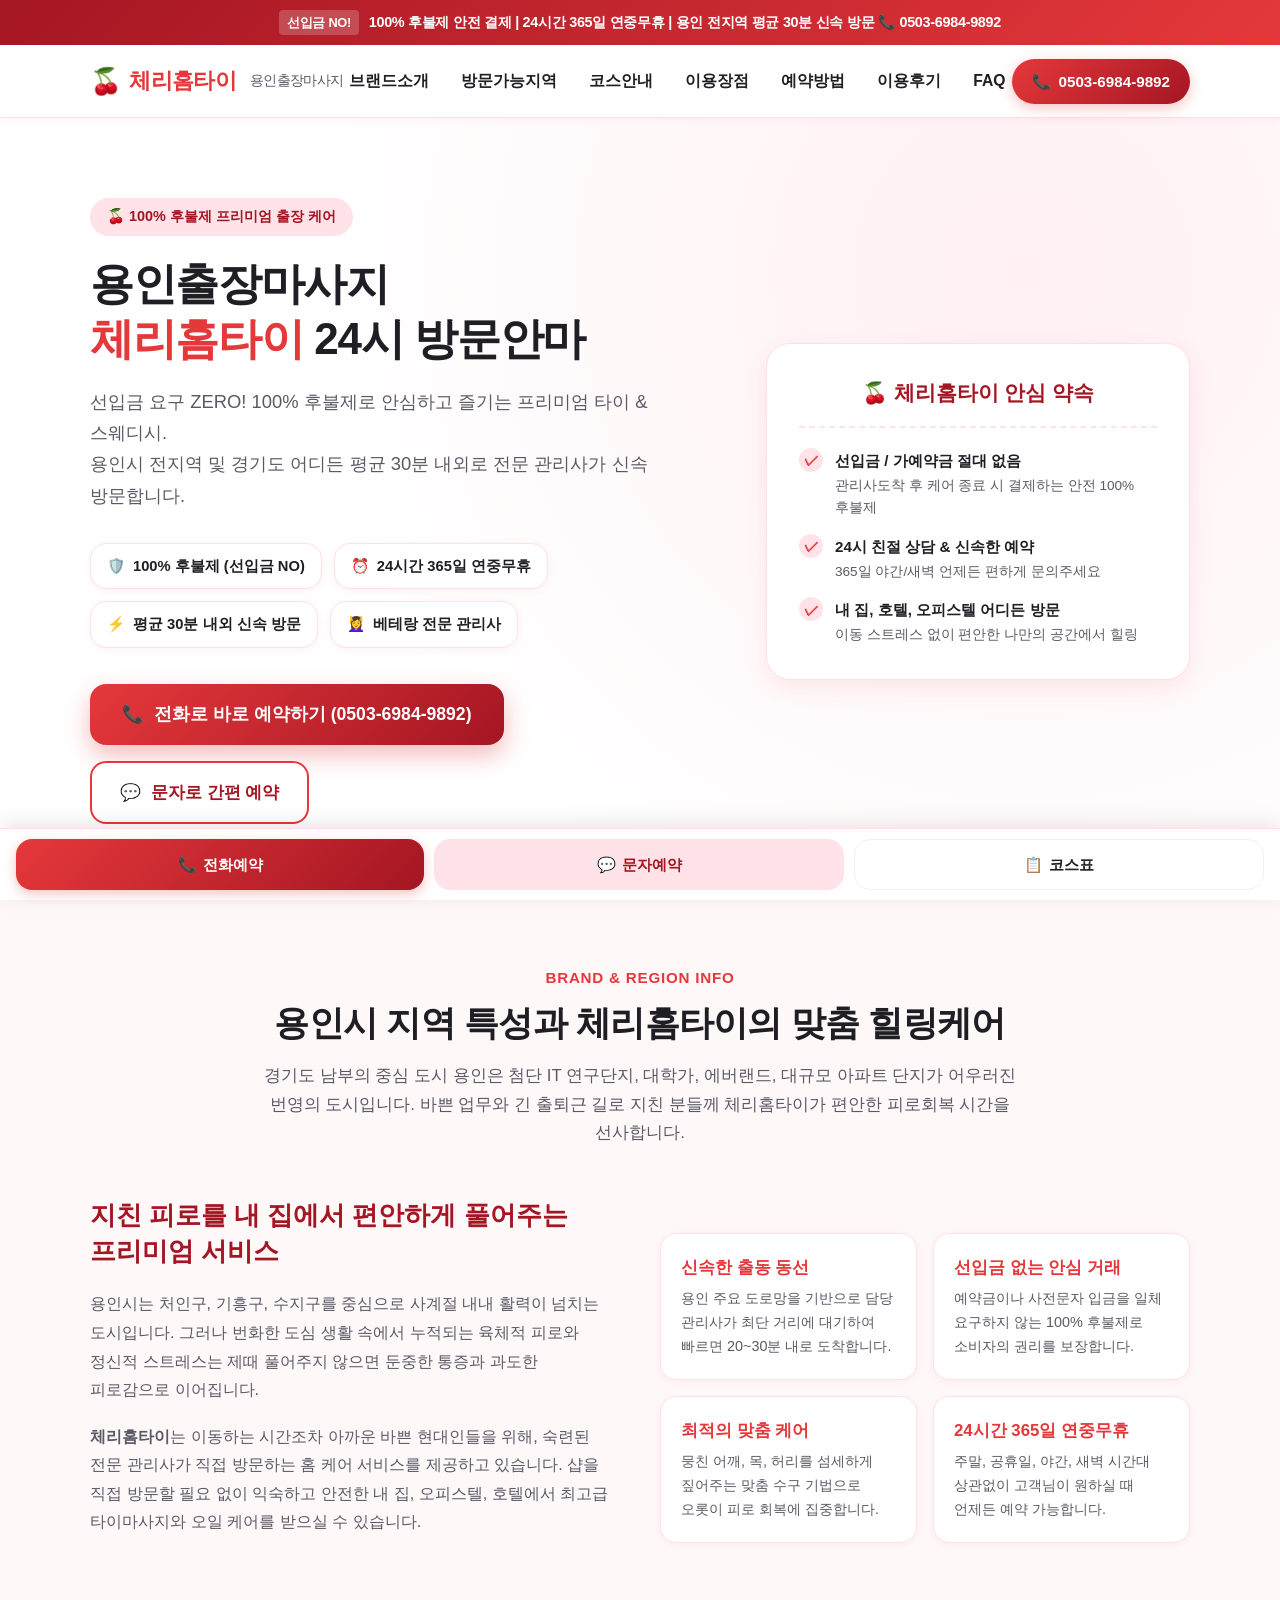
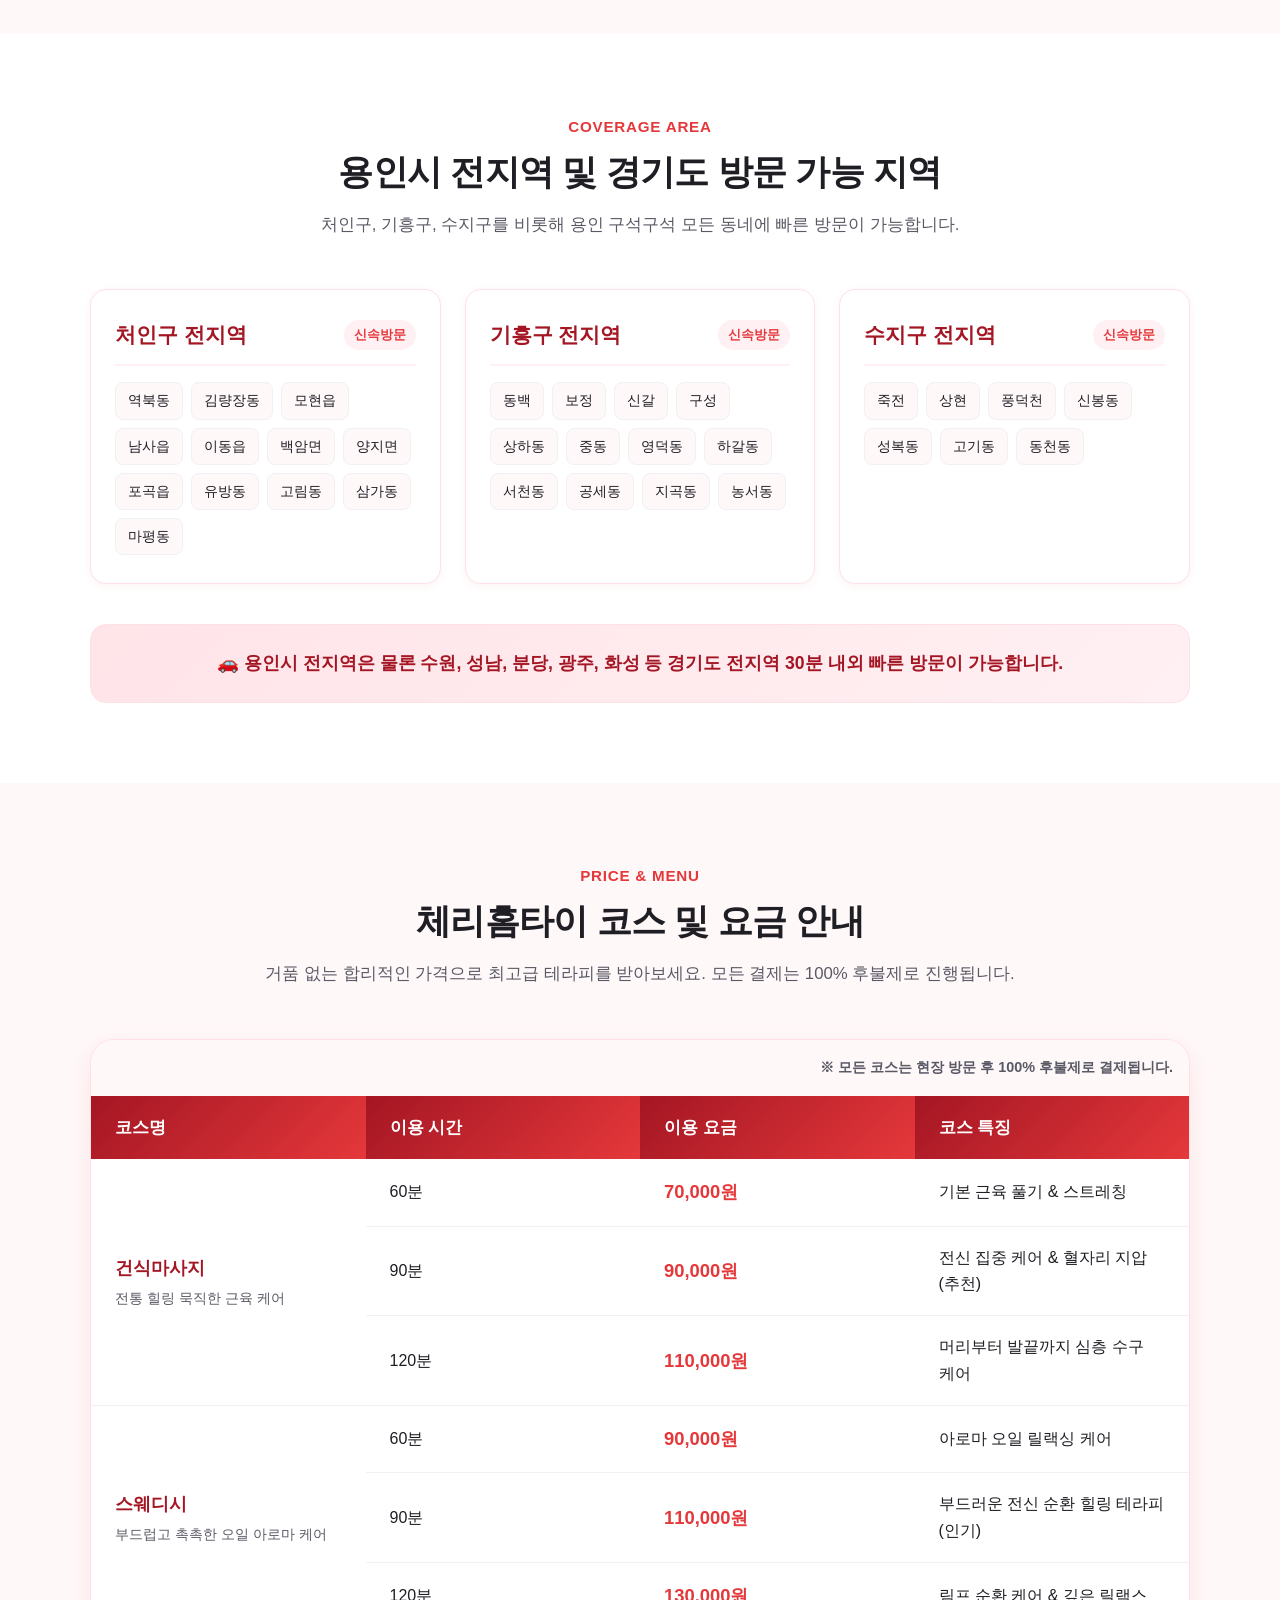
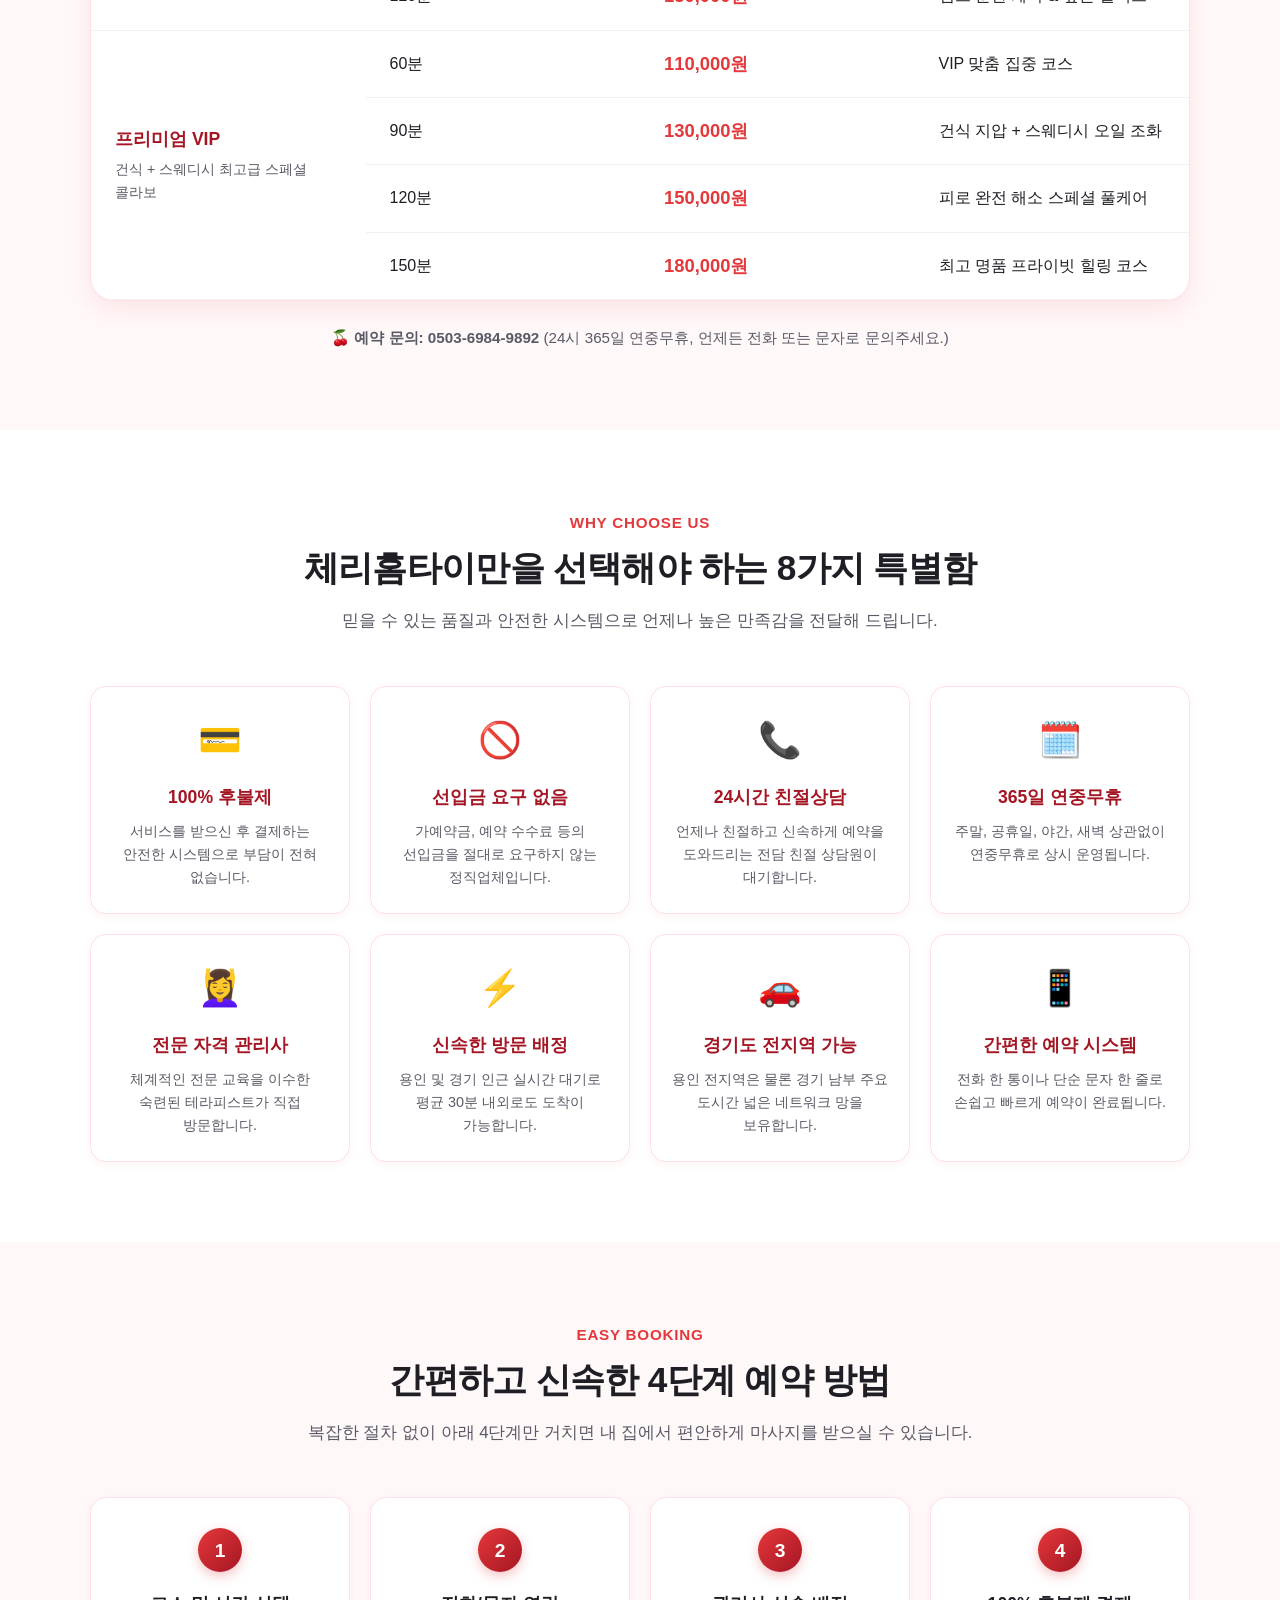
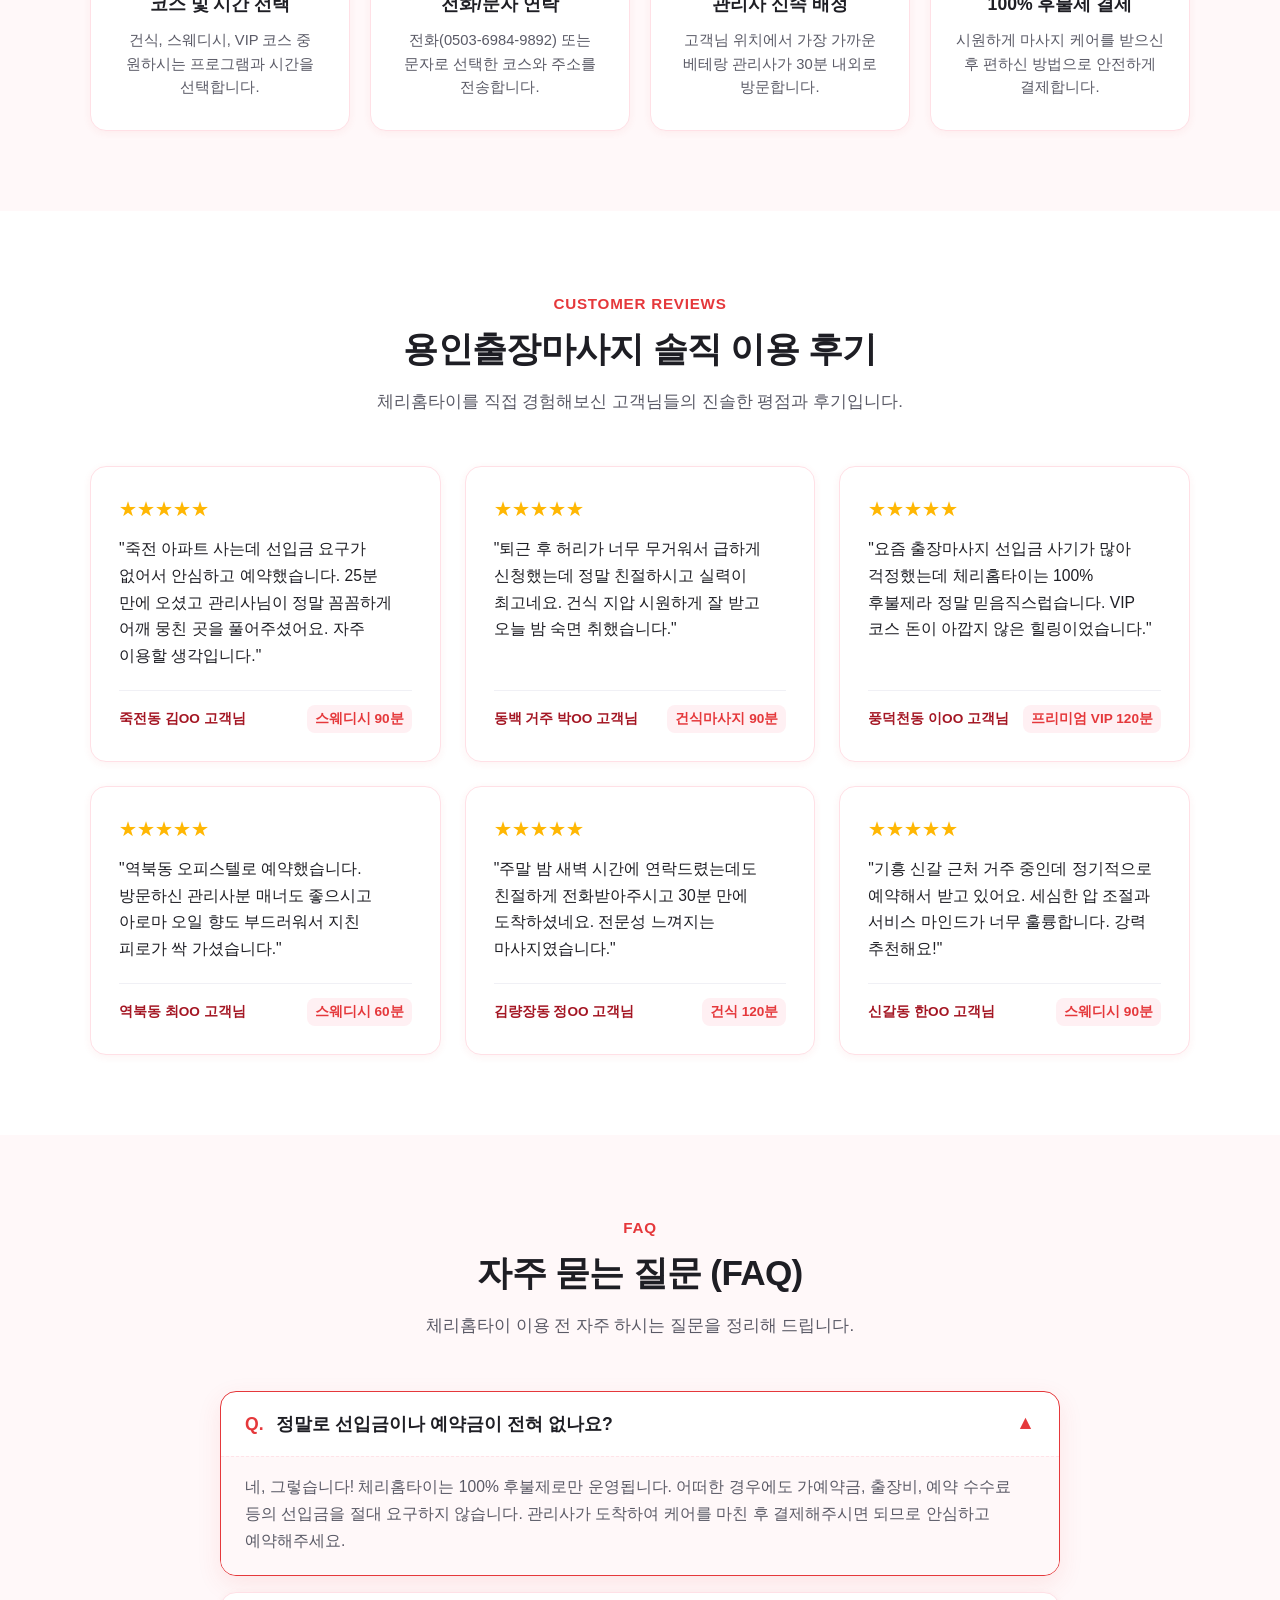
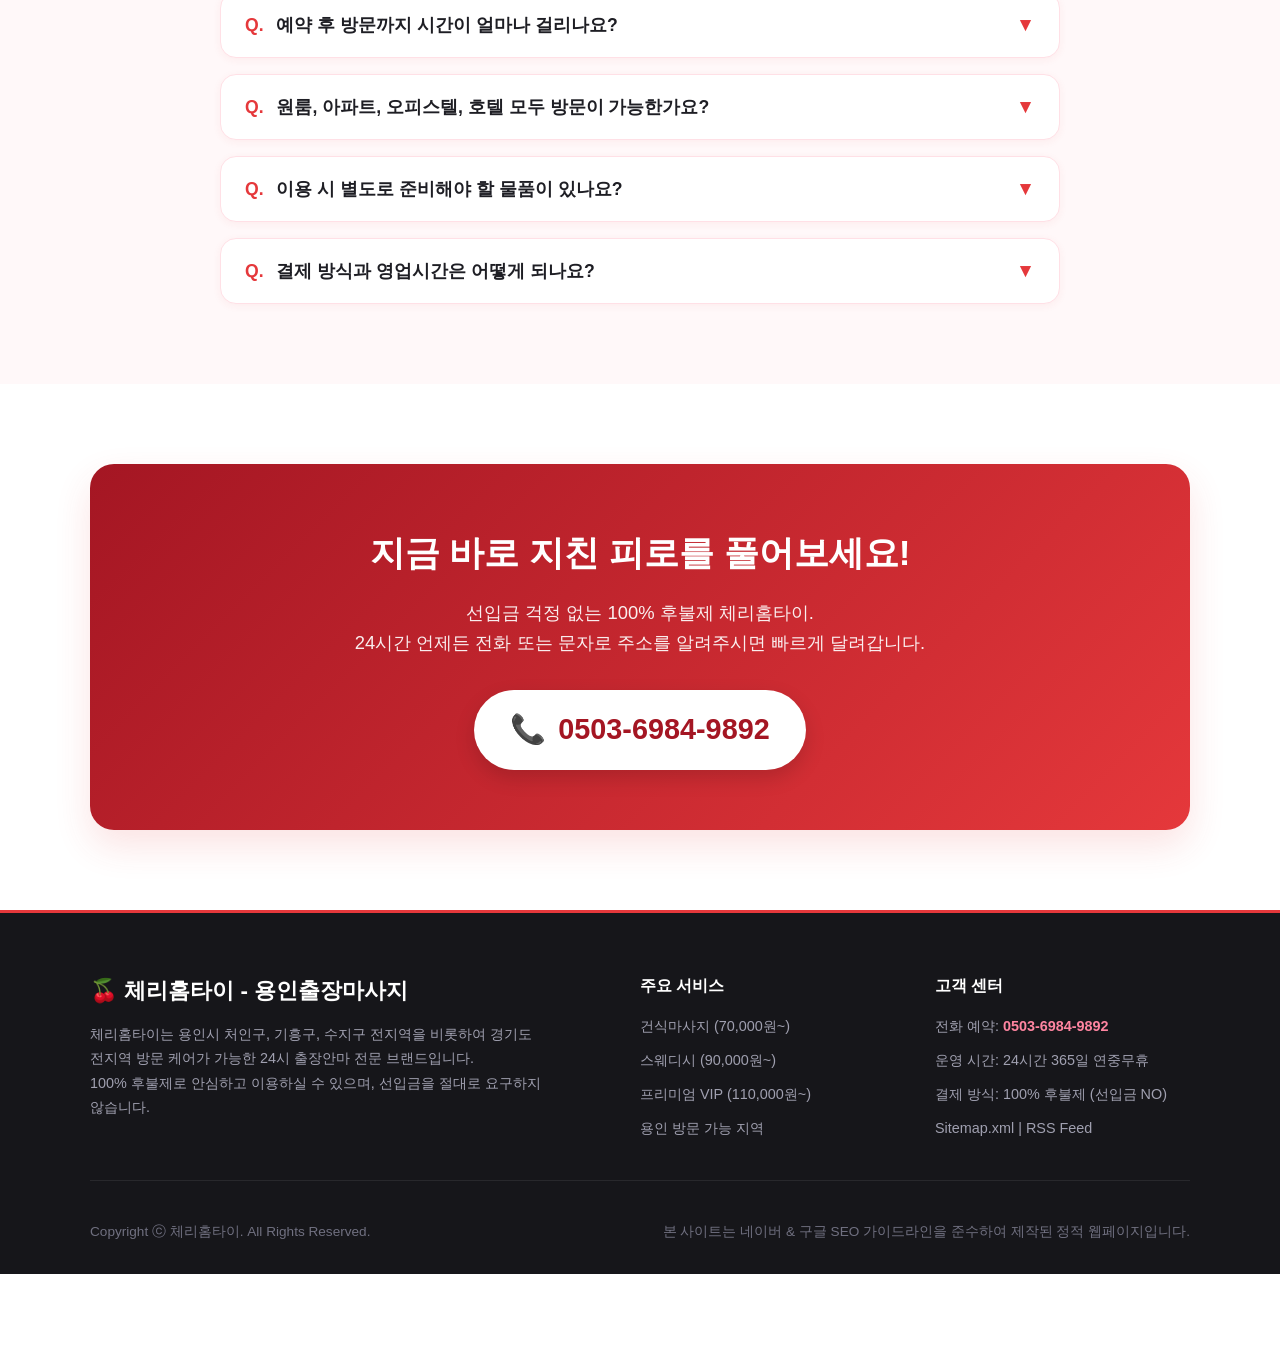
==== index.html @ ff1cf4cb "feat: initialize project structure - Set up React with Vite and Tailwind CSS - Add basic project con" ====
<!DOCTYPE html>
<html lang="ko">
<head>
  <meta charset="UTF-8">
  <meta name="viewport" content="width=device-width, initial-scale=1.0, maximum-scale=5.0">
  <meta http-equiv="X-UA-Compatible" content="IE=edge">
  
  <!-- SEO Essential Title & Description -->
  <title>용인출장마사지 100%후불제 24시 체리홈타이 | 용인출장안마 전문</title>
  <meta name="description" content="용인출장마사지 전문 체리홈타이. 선입금 없는 100% 후불제, 24시간 365일 연중무휴, 평균 30분 내외 신속 방문! 처인구, 기흥구, 수지구, 동백, 죽전, 보정, 신갈, 역북 등 용인 전지역 전문 관리사 방문 케어.">
  <meta name="keywords" content="용인출장마사지, 용인출장안마, 체리홈타이, 용인홈타이, 처인구출장마사지, 기흥구출장마사지, 수지구출장마사지, 동백출장마사지, 죽전출장마사지, 보정출장마사지, 신갈출장마사지, 상현출장마사지, 풍덕천출장마사지, 구성출장마사지, 역북출장마사지, 김량장출장마사지, 모현출장마사지, 남사출장마사지, 이동출장마사지, 백암출장마사지, 양지출장마사지, 100%후불제, 선입금없음">
  
  <!-- Canonical URL -->
  <link rel="canonical" href="https://example.pages.dev/">
  
  <!-- Robots Indexing -->
  <meta name="robots" content="index, follow, max-image-preview:large, max-snippet:-1, max-video-preview:-1">
  <meta name="author" content="체리홈타이">
  
  <!-- Favicon -->
  <link rel="icon" type="image/png" href="favicon.png">
  <link rel="apple-touch-icon" href="favicon.png">
  
  <!-- Open Graph (OG) Tags -->
  <meta property="og:type" content="website">
  <meta property="og:site_name" content="체리홈타이">
  <meta property="og:title" content="용인출장마사지 100%후불제 24시 체리홈타이">
  <meta property="og:description" content="선입금 없는 100% 후불제 용인출장마사지! 24시간 365일 연중무휴, 평균 30분 내외 신속 방문. 타이, 스웨디시, VIP 케어 전문.">
  <meta property="og:url" content="https://example.pages.dev/">
  <meta property="og:image" content="https://example.pages.dev/og-image.png">
  <meta property="og:image:width" content="1200">
  <meta property="og:image:height" content="630">
  <meta property="og:locale" content="ko_KR">
  
  <!-- Twitter Card Tags -->
  <meta name="twitter:card" content="summary_large_image">
  <meta name="twitter:title" content="용인출장마사지 100%후불제 24시 체리홈타이">
  <meta name="twitter:description" content="선입금 사기 걱정 없는 100% 후불제 용인출장안마 전문 체리홈타이. 24시간 언제든 신속 방문.">
  <meta name="twitter:image" content="https://example.pages.dev/og-image.png">
  
  <!-- Pure External CSS -->
  <link rel="stylesheet" href="style.css">
  
  <!-- JSON-LD Structured Data Schemas -->
  <script type="application/ld+json">
  {
    "@context": "https://schema.org",
    "@graph": [
      {
        "@type": ["ProfessionalService", "LocalBusiness"],
        "@id": "https://example.pages.dev/#localbusiness",
        "name": "체리홈타이 - 용인출장마사지",
        "image": "https://example.pages.dev/og-image.png",
        "url": "https://example.pages.dev/",
        "telephone": "0503-6984-9892",
        "priceRange": "70,000원 ~ 180,000원",
        "address": {
          "@type": "PostalAddress",
          "addressLocality": "용인시",
          "addressRegion": "경기도",
          "addressCountry": "KR"
        },
        "geo": {
          "@type": "GeoCoordinates",
          "latitude": "37.241088",
          "longitude": "127.177553"
        },
        "openingHoursSpecification": {
          "@type": "OpeningHoursSpecification",
          "dayOfWeek": ["Monday", "Tuesday", "Wednesday", "Thursday", "Friday", "Saturday", "Sunday"],
          "opens": "00:00",
          "closes": "24:00"
        },
        "areaServed": [
          {"@type": "AdministrativeArea", "name": "용인시 처인구"},
          {"@type": "AdministrativeArea", "name": "용인시 기흥구"},
          {"@type": "AdministrativeArea", "name": "용인시 수지구"},
          {"@type": "AdministrativeArea", "name": "경기도 전지역"}
        ],
        "description": "용인출장마사지 전문 체리홈타이. 100% 후불제, 선입금 없음, 24시간 365일 연중무휴, 평균 30분 내외 방문."
      },
      {
        "@type": "WebSite",
        "@id": "https://example.pages.dev/#website",
        "url": "https://example.pages.dev/",
        "name": "체리홈타이 용인출장마사지",
        "inLanguage": "ko-KR"
      },
      {
        "@type": "Organization",
        "@id": "https://example.pages.dev/#organization",
        "name": "체리홈타이",
        "url": "https://example.pages.dev/",
        "logo": "https://example.pages.dev/favicon.png",
        "contactPoint": {
          "@type": "ContactPoint",
          "telephone": "0503-6984-9892",
          "contactType": "customer service",
          "availableLanguage": "Korean"
        }
      },
      {
        "@type": "BreadcrumbList",
        "@id": "https://example.pages.dev/#breadcrumb",
        "itemListElement": [
          {
            "@type": "ListItem",
            "position": 1,
            "name": "홈",
            "item": "https://example.pages.dev/"
          },
          {
            "@type": "ListItem",
            "position": 2,
            "name": "경기도 출장마사지",
            "item": "https://example.pages.dev/#about"
          },
          {
            "@type": "ListItem",
            "position": 3,
            "name": "용인출장마사지 (체리홈타이)",
            "item": "https://example.pages.dev/"
          }
        ]
      },
      {
        "@type": "FAQPage",
        "@id": "https://example.pages.dev/#faqpage",
        "mainEntity": [
          {
            "@type": "Question",
            "name": "정말로 선입금이나 예약금이 전혀 없나요?",
            "acceptedAnswer": {
              "@type": "Answer",
              "text": "네, 체리홈타이는 100% 후불제로만 운영됩니다. 가예약금, 출장비, 예약 수수료 등의 선입금을 절대로 요구하지 않으므로 안심하고 이용하실 수 있습니다."
            }
          },
          {
            "@type": "Question",
            "name": "예약 후 방문까지 시간이 얼마나 걸리나요?",
            "acceptedAnswer": {
              "@type": "Answer",
              "text": "용인시 전지역(처인구, 기흥구, 수지구 등) 평균 30분 내외로 신속하게 방문합니다. 최적화된 동선으로 관리사를 빠르게 배정합니다."
            }
          },
          {
            "@type": "Question",
            "name": "원룸, 아파트, 오피스텔, 호텔 모두 방문 가능한가요?",
            "acceptedAnswer": {
              "@type": "Answer",
              "text": "네, 아파트, 오피스텔, 빌라, 원룸 등 개인 거주 공간과 호텔, 모텔 등 숙박업소 모두 방문 케어가 가능합니다."
            }
          },
          {
            "@type": "Question",
            "name": "이용 시 별도로 준비해야 할 물품이 있나요?",
            "acceptedAnswer": {
              "@type": "Answer",
              "text": "따로 준비하실 필요가 없습니다. 전문 관리사가 최고급 타월, 오일 등 필요한 모든 용품을 준비하여 방문합니다."
            }
          },
          {
            "@type": "Question",
            "name": "결제 방식과 영업시간은 어떻게 되나요?",
            "acceptedAnswer": {
              "@type": "Answer",
              "text": "체리홈타이는 24시간 365일 연중무휴로 운영됩니다. 서비스 종료 후 현금 또는 계좌이체 등 100% 후불제로 결제하시면 됩니다."
            }
          }
        ]
      }
    ]
  }
  </script>
</head>
<body>

  <!-- Top Announcement Bar -->
  <div class="announcement-bar">
    <span>선입금 NO!</span> 100% 후불제 안전 결제 | 24시간 365일 연중무휴 | 용인 전지역 평균 30분 신속 방문 📞 <strong>0503-6984-9892</strong>
  </div>

  <!-- Header -->
  <header class="main-header">
    <div class="container header-inner">
      <a href="https://example.pages.dev/" class="logo" title="체리홈타이 메인으로 이동">
        <span class="cherry-icon">🍒</span>
        <span>체리홈타이</span>
        <span class="sub">용인출장마사지</span>
      </a>

      <nav class="nav-menu" id="navMenu">
        <a href="#about" class="nav-link">브랜드소개</a>
        <a href="#region" class="nav-link">방문가능지역</a>
        <a href="#course" class="nav-link">코스안내</a>
        <a href="#advantages" class="nav-link">이용장점</a>
        <a href="#reservation" class="nav-link">예약방법</a>
        <a href="#reviews" class="nav-link">이용후기</a>
        <a href="#faq" class="nav-link">FAQ</a>
      </nav>

      <a href="tel:0503-6984-9892" class="header-call-btn" title="체리홈타이 24시 전화 연결">
        <span>📞</span> 0503-6984-9892
      </a>

      <button class="mobile-menu-btn" id="mobileMenuBtn" aria-label="모바일 메뉴 열기" aria-expanded="false">
        ☰
      </button>
    </div>
  </header>

  <main id="main-content">
    <!-- Hero Section -->
    <section class="hero-section" id="hero">
      <div class="container hero-grid">
        <div class="hero-content">
          <div class="hero-tag">
            <span>🍒 100% 후불제 프리미엄 출장 케어</span>
          </div>
          <!-- Primary H1 tag for SEO -->
          <h1 class="hero-title">
            용인출장마사지<br>
            <span class="highlight">체리홈타이</span> 24시 방문안마
          </h1>
          <p class="hero-subtitle">
            선입금 요구 ZERO! 100% 후불제로 안심하고 즐기는 프리미엄 타이 &amp; 스웨디시.<br>
            용인시 전지역 및 경기도 어디든 평균 30분 내외로 전문 관리사가 신속 방문합니다.
          </p>

          <div class="hero-badges">
            <div class="hero-badge-item">
              <span class="badge-icon">🛡️</span> 100% 후불제 (선입금 NO)
            </div>
            <div class="hero-badge-item">
              <span class="badge-icon">⏰</span> 24시간 365일 연중무휴
            </div>
            <div class="hero-badge-item">
              <span class="badge-icon">⚡</span> 평균 30분 내외 신속 방문
            </div>
            <div class="hero-badge-item">
              <span class="badge-icon">💆‍♀️</span> 베테랑 전문 관리사
            </div>
          </div>

          <div class="hero-cta-group">
            <a href="tel:0503-6984-9892" class="btn-primary" title="전화로 바로 예약하기">
              <span>📞</span> 전화로 바로 예약하기 (0503-6984-9892)
            </a>
            <a href="sms:0503-6984-9892?body=용인출장마사지%20예약문의%20드립니다." class="btn-secondary" title="문자로 간편 예약하기">
              <span>💬</span> 문자로 간편 예약
            </a>
          </div>
        </div>

        <div class="hero-card">
          <div class="hero-card-header">
            <h3>🍒 체리홈타이 안심 약속</h3>
          </div>
          <div class="hero-card-list">
            <div class="hero-card-item">
              <span class="check">✓</span>
              <div>
                <strong>선입금 / 가예약금 절대 없음</strong>
                <p style="font-size: 0.85rem; color: var(--text-muted); margin-top:2px;">관리사도착 후 케어 종료 시 결제하는 안전 100% 후불제</p>
              </div>
            </div>
            <div class="hero-card-item">
              <span class="check">✓</span>
              <div>
                <strong>24시 친절 상담 &amp; 신속한 예약</strong>
                <p style="font-size: 0.85rem; color: var(--text-muted); margin-top:2px;">365일 야간/새벽 언제든 편하게 문의주세요</p>
              </div>
            </div>
            <div class="hero-card-item">
              <span class="check">✓</span>
              <div>
                <strong>내 집, 호텔, 오피스텔 어디든 방문</strong>
                <p style="font-size: 0.85rem; color: var(--text-muted); margin-top:2px;">이동 스트레스 없이 편안한 나만의 공간에서 힐링</p>
              </div>
            </div>
          </div>
        </div>
      </div>
    </section>

    <!-- About Yongin Section -->
    <section class="section section-bg-light" id="about">
      <div class="container">
        <div class="section-header">
          <span class="section-subtitle">Brand &amp; Region Info</span>
          <h2 class="section-title">용인시 지역 특성과 체리홈타이의 맞춤 힐링케어</h2>
          <p class="section-desc">
            경기도 남부의 중심 도시 용인은 첨단 IT 연구단지, 대학가, 에버랜드, 대규모 아파트 단지가 어우러진 번영의 도시입니다.
            바쁜 업무와 긴 출퇴근 길로 지친 분들께 체리홈타이가 편안한 피로회복 시간을 선사합니다.
          </p>
        </div>

        <div class="about-grid">
          <div class="about-text">
            <h3>지친 피로를 내 집에서 편안하게 풀어주는 프리미엄 서비스</h3>
            <p>
              용인시는 처인구, 기흥구, 수지구를 중심으로 사계절 내내 활력이 넘치는 도시입니다. 그러나 번화한 도심 생활 속에서 누적되는 육체적 피로와 정신적 스트레스는 제때 풀어주지 않으면 둔중한 통증과 과도한 피로감으로 이어집니다.
            </p>
            <p>
              <strong>체리홈타이</strong>는 이동하는 시간조차 아까운 바쁜 현대인들을 위해, 숙련된 전문 관리사가 직접 방문하는 홈 케어 서비스를 제공하고 있습니다. 샵을 직접 방문할 필요 없이 익숙하고 안전한 내 집, 오피스텔, 호텔에서 최고급 타이마사지와 오일 케어를 받으실 수 있습니다.
            </p>
          </div>

          <div class="about-features">
            <div class="about-feature-card">
              <h4>신속한 출동 동선</h4>
              <p>용인 주요 도로망을 기반으로 담당 관리사가 최단 거리에 대기하여 빠르면 20~30분 내로 도착합니다.</p>
            </div>
            <div class="about-feature-card">
              <h4>선입금 없는 안심 거래</h4>
              <p>예약금이나 사전문자 입금을 일체 요구하지 않는 100% 후불제로 소비자의 권리를 보장합니다.</p>
            </div>
            <div class="about-feature-card">
              <h4>최적의 맞춤 케어</h4>
              <p>뭉친 어깨, 목, 허리를 섬세하게 짚어주는 맞춤 수구 기법으로 오롯이 피로 회복에 집중합니다.</p>
            </div>
            <div class="about-feature-card">
              <h4>24시간 365일 연중무휴</h4>
              <p>주말, 공휴일, 야간, 새벽 시간대 상관없이 고객님이 원하실 때 언제든 예약 가능합니다.</p>
            </div>
          </div>
        </div>
      </div>
    </section>

    <!-- Service Region Section -->
    <section class="section" id="region">
      <div class="container">
        <div class="section-header">
          <span class="section-subtitle">Coverage Area</span>
          <h2 class="section-title">용인시 전지역 및 경기도 방문 가능 지역</h2>
          <p class="section-desc">
            처인구, 기흥구, 수지구를 비롯해 용인 구석구석 모든 동네에 빠른 방문이 가능합니다.
          </p>
        </div>

        <div class="region-cards-grid">
          <!-- Cheoin-gu -->
          <div class="region-card">
            <div class="region-card-header">
              <h3>처인구 전지역</h3>
              <span class="region-tag">신속방문</span>
            </div>
            <div class="region-list">
              <span class="region-chip">역북동</span>
              <span class="region-chip">김량장동</span>
              <span class="region-chip">모현읍</span>
              <span class="region-chip">남사읍</span>
              <span class="region-chip">이동읍</span>
              <span class="region-chip">백암면</span>
              <span class="region-chip">양지면</span>
              <span class="region-chip">포곡읍</span>
              <span class="region-chip">유방동</span>
              <span class="region-chip">고림동</span>
              <span class="region-chip">삼가동</span>
              <span class="region-chip">마평동</span>
            </div>
          </div>

          <!-- Giheung-gu -->
          <div class="region-card">
            <div class="region-card-header">
              <h3>기흥구 전지역</h3>
              <span class="region-tag">신속방문</span>
            </div>
            <div class="region-list">
              <span class="region-chip">동백</span>
              <span class="region-chip">보정</span>
              <span class="region-chip">신갈</span>
              <span class="region-chip">구성</span>
              <span class="region-chip">상하동</span>
              <span class="region-chip">중동</span>
              <span class="region-chip">영덕동</span>
              <span class="region-chip">하갈동</span>
              <span class="region-chip">서천동</span>
              <span class="region-chip">공세동</span>
              <span class="region-chip">지곡동</span>
              <span class="region-chip">농서동</span>
            </div>
          </div>

          <!-- Suji-gu -->
          <div class="region-card">
            <div class="region-card-header">
              <h3>수지구 전지역</h3>
              <span class="region-tag">신속방문</span>
            </div>
            <div class="region-list">
              <span class="region-chip">죽전</span>
              <span class="region-chip">상현</span>
              <span class="region-chip">풍덕천</span>
              <span class="region-chip">신봉동</span>
              <span class="region-chip">성복동</span>
              <span class="region-chip">고기동</span>
              <span class="region-chip">동천동</span>
            </div>
          </div>
        </div>

        <div class="region-banner">
          🚗 용인시 전지역은 물론 수원, 성남, 분당, 광주, 화성 등 <strong>경기도 전지역 30분 내외 빠른 방문</strong>이 가능합니다.
        </div>
      </div>
    </section>

    <!-- Course & Price Table Section -->
    <section class="section section-bg-light" id="course">
      <div class="container">
        <div class="section-header">
          <span class="section-subtitle">Price &amp; Menu</span>
          <h2 class="section-title">체리홈타이 코스 및 요금 안내</h2>
          <p class="section-desc">
            거품 없는 합리적인 가격으로 최고급 테라피를 받아보세요. 모든 결제는 100% 후불제로 진행됩니다.
          </p>
        </div>

        <div class="course-table-container">
          <table class="course-table">
            <caption>※ 모든 코스는 현장 방문 후 100% 후불제로 결제됩니다.</caption>
            <thead>
              <tr>
                <th scope="col" style="width: 25%;">코스명</th>
                <th scope="col" style="width: 25%;">이용 시간</th>
                <th scope="col" style="width: 25%;">이용 요금</th>
                <th scope="col" style="width: 25%;">코스 특징</th>
              </tr>
            </thead>
            <tbody>
              <!-- 건식마사지 -->
              <tr>
                <td rowspan="3">
                  <span class="course-name-badge">건식마사지</span>
                  <span class="course-desc-text">전통 힐링 묵직한 근육 케어</span>
                </td>
                <td>60분</td>
                <td><span class="price-text">70,000원</span></td>
                <td>기본 근육 풀기 &amp; 스트레칭</td>
              </tr>
              <tr>
                <td>90분</td>
                <td><span class="price-text">90,000원</span></td>
                <td>전신 집중 케어 &amp; 혈자리 지압 (추천)</td>
              </tr>
              <tr>
                <td>120분</td>
                <td><span class="price-text">110,000원</span></td>
                <td>머리부터 발끝까지 심층 수구 케어</td>
              </tr>

              <!-- 스웨디시 -->
              <tr>
                <td rowspan="3">
                  <span class="course-name-badge">스웨디시</span>
                  <span class="course-desc-text">부드럽고 촉촉한 오일 아로마 케어</span>
                </td>
                <td>60분</td>
                <td><span class="price-text">90,000원</span></td>
                <td>아로마 오일 릴랙싱 케어</td>
              </tr>
              <tr>
                <td>90분</td>
                <td><span class="price-text">110,000원</span></td>
                <td>부드러운 전신 순환 힐링 테라피 (인기)</td>
              </tr>
              <tr>
                <td>120분</td>
                <td><span class="price-text">130,000원</span></td>
                <td>림프 순환 케어 &amp; 깊은 릴랙스</td>
              </tr>

              <!-- 프리미엄 VIP -->
              <tr>
                <td rowspan="4">
                  <span class="course-name-badge">프리미엄 VIP</span>
                  <span class="course-desc-text">건식 + 스웨디시 최고급 스페셜 콜라보</span>
                </td>
                <td>60분</td>
                <td><span class="price-text">110,000원</span></td>
                <td>VIP 맞춤 집중 코스</td>
              </tr>
              <tr>
                <td>90분</td>
                <td><span class="price-text">130,000원</span></td>
                <td>건식 지압 + 스웨디시 오일 조화</td>
              </tr>
              <tr>
                <td>120분</td>
                <td><span class="price-text">150,000원</span></td>
                <td>피로 완전 해소 스페셜 풀케어</td>
              </tr>
              <tr>
                <td>150분</td>
                <td><span class="price-text">180,000원</span></td>
                <td>최고 명품 프라이빗 힐링 코스</td>
              </tr>
            </tbody>
          </table>
        </div>

        <p class="course-note">
          🍒 <strong>예약 문의: 0503-6984-9892</strong> (24시 365일 연중무휴, 언제든 전화 또는 문자로 문의주세요.)
        </p>
      </div>
    </section>

    <!-- Advantages Section -->
    <section class="section" id="advantages">
      <div class="container">
        <div class="section-header">
          <span class="section-subtitle">Why Choose Us</span>
          <h2 class="section-title">체리홈타이만을 선택해야 하는 8가지 특별함</h2>
          <p class="section-desc">
            믿을 수 있는 품질과 안전한 시스템으로 언제나 높은 만족감을 전달해 드립니다.
          </p>
        </div>

        <div class="advantages-grid">
          <div class="adv-card">
            <span class="adv-icon">💳</span>
            <h3>100% 후불제</h3>
            <p>서비스를 받으신 후 결제하는 안전한 시스템으로 부담이 전혀 없습니다.</p>
          </div>
          <div class="adv-card">
            <span class="adv-icon">🚫</span>
            <h3>선입금 요구 없음</h3>
            <p>가예약금, 예약 수수료 등의 선입금을 절대로 요구하지 않는 정직업체입니다.</p>
          </div>
          <div class="adv-card">
            <span class="adv-icon">📞</span>
            <h3>24시간 친절상담</h3>
            <p>언제나 친절하고 신속하게 예약을 도와드리는 전담 친절 상담원이 대기합니다.</p>
          </div>
          <div class="adv-card">
            <span class="adv-icon">🗓️</span>
            <h3>365일 연중무휴</h3>
            <p>주말, 공휴일, 야간, 새벽 상관없이 연중무휴로 상시 운영됩니다.</p>
          </div>
          <div class="adv-card">
            <span class="adv-icon">💆‍♀️</span>
            <h3>전문 자격 관리사</h3>
            <p>체계적인 전문 교육을 이수한 숙련된 테라피스트가 직접 방문합니다.</p>
          </div>
          <div class="adv-card">
            <span class="adv-icon">⚡</span>
            <h3>신속한 방문 배정</h3>
            <p>용인 및 경기 인근 실시간 대기로 평균 30분 내외로도 도착이 가능합니다.</p>
          </div>
          <div class="adv-card">
            <span class="adv-icon">🚗</span>
            <h3>경기도 전지역 가능</h3>
            <p>용인 전지역은 물론 경기 남부 주요 도시간 넓은 네트워크 망을 보유합니다.</p>
          </div>
          <div class="adv-card">
            <span class="adv-icon">📱</span>
            <h3>간편한 예약 시스템</h3>
            <p>전화 한 통이나 단순 문자 한 줄로 손쉽고 빠르게 예약이 완료됩니다.</p>
          </div>
        </div>
      </div>
    </section>

    <!-- Reservation Steps Section -->
    <section class="section section-bg-light" id="reservation">
      <div class="container">
        <div class="section-header">
          <span class="section-subtitle">Easy Booking</span>
          <h2 class="section-title">간편하고 신속한 4단계 예약 방법</h2>
          <p class="section-desc">
            복잡한 절차 없이 아래 4단계만 거치면 내 집에서 편안하게 마사지를 받으실 수 있습니다.
          </p>
        </div>

        <div class="reservation-steps-grid">
          <div class="step-card">
            <div class="step-number">1</div>
            <h3>코스 및 시간 선택</h3>
            <p>건식, 스웨디시, VIP 코스 중 원하시는 프로그램과 시간을 선택합니다.</p>
          </div>
          <div class="step-card">
            <div class="step-number">2</div>
            <h3>전화/문자 연락</h3>
            <p>전화(0503-6984-9892) 또는 문자로 선택한 코스와 주소를 전송합니다.</p>
          </div>
          <div class="step-card">
            <div class="step-number">3</div>
            <h3>관리사 신속 배정</h3>
            <p>고객님 위치에서 가장 가까운 베테랑 관리사가 30분 내외로 방문합니다.</p>
          </div>
          <div class="step-card">
            <div class="step-number">4</div>
            <h3>100% 후불제 결제</h3>
            <p>시원하게 마사지 케어를 받으신 후 편하신 방법으로 안전하게 결제합니다.</p>
          </div>
        </div>
      </div>
    </section>

    <!-- Reviews Section -->
    <section class="section" id="reviews">
      <div class="container">
        <div class="section-header">
          <span class="section-subtitle">Customer Reviews</span>
          <h2 class="section-title">용인출장마사지 솔직 이용 후기</h2>
          <p class="section-desc">
            체리홈타이를 직접 경험해보신 고객님들의 진솔한 평점과 후기입니다.
          </p>
        </div>

        <div class="reviews-grid">
          <div class="review-card">
            <div>
              <div class="review-stars">★★★★★</div>
              <p class="review-text">
                "죽전 아파트 사는데 선입금 요구가 없어서 안심하고 예약했습니다. 25분 만에 오셨고 관리사님이 정말 꼼꼼하게 어깨 뭉친 곳을 풀어주셨어요. 자주 이용할 생각입니다."
              </p>
            </div>
            <div class="review-meta">
              <span class="review-author">죽전동 김OO 고객님</span>
              <span class="review-course">스웨디시 90분</span>
            </div>
          </div>

          <div class="review-card">
            <div>
              <div class="review-stars">★★★★★</div>
              <p class="review-text">
                "퇴근 후 허리가 너무 무거워서 급하게 신청했는데 정말 친절하시고 실력이 최고네요. 건식 지압 시원하게 잘 받고 오늘 밤 숙면 취했습니다."
              </p>
            </div>
            <div class="review-meta">
              <span class="review-author">동백 거주 박OO 고객님</span>
              <span class="review-course">건식마사지 90분</span>
            </div>
          </div>

          <div class="review-card">
            <div>
              <div class="review-stars">★★★★★</div>
              <p class="review-text">
                "요즘 출장마사지 선입금 사기가 많아 걱정했는데 체리홈타이는 100% 후불제라 정말 믿음직스럽습니다. VIP 코스 돈이 아깝지 않은 힐링이었습니다."
              </p>
            </div>
            <div class="review-meta">
              <span class="review-author">풍덕천동 이OO 고객님</span>
              <span class="review-course">프리미엄 VIP 120분</span>
            </div>
          </div>

          <div class="review-card">
            <div>
              <div class="review-stars">★★★★★</div>
              <p class="review-text">
                "역북동 오피스텔로 예약했습니다. 방문하신 관리사분 매너도 좋으시고 아로마 오일 향도 부드러워서 지친 피로가 싹 가셨습니다."
              </p>
            </div>
            <div class="review-meta">
              <span class="review-author">역북동 최OO 고객님</span>
              <span class="review-course">스웨디시 60분</span>
            </div>
          </div>

          <div class="review-card">
            <div>
              <div class="review-stars">★★★★★</div>
              <p class="review-text">
                "주말 밤 새벽 시간에 연락드렸는데도 친절하게 전화받아주시고 30분 만에 도착하셨네요. 전문성 느껴지는 마사지였습니다."
              </p>
            </div>
            <div class="review-meta">
              <span class="review-author">김량장동 정OO 고객님</span>
              <span class="review-course">건식 120분</span>
            </div>
          </div>

          <div class="review-card">
            <div>
              <div class="review-stars">★★★★★</div>
              <p class="review-text">
                "기흥 신갈 근처 거주 중인데 정기적으로 예약해서 받고 있어요. 세심한 압 조절과 서비스 마인드가 너무 훌륭합니다. 강력 추천해요!"
              </p>
            </div>
            <div class="review-meta">
              <span class="review-author">신갈동 한OO 고객님</span>
              <span class="review-course">스웨디시 90분</span>
            </div>
          </div>
        </div>
      </div>
    </section>

    <!-- FAQ Section -->
    <section class="section section-bg-light" id="faq">
      <div class="container">
        <div class="section-header">
          <span class="section-subtitle">FAQ</span>
          <h2 class="section-title">자주 묻는 질문 (FAQ)</h2>
          <p class="section-desc">
            체리홈타이 이용 전 자주 하시는 질문을 정리해 드립니다.
          </p>
        </div>

        <div class="faq-accordion">
          <!-- Q1 -->
          <div class="faq-item">
            <button class="faq-question" type="button">
              <span><span class="q-badge">Q.</span> 정말로 선입금이나 예약금이 전혀 없나요?</span>
              <span class="faq-icon">▼</span>
            </button>
            <div class="faq-answer">
              <div class="faq-answer-inner">
                네, 그렇습니다! 체리홈타이는 100% 후불제로만 운영됩니다. 어떠한 경우에도 가예약금, 출장비, 예약 수수료 등의 선입금을 절대 요구하지 않습니다. 관리사가 도착하여 케어를 마친 후 결제해주시면 되므로 안심하고 예약해주세요.
              </div>
            </div>
          </div>

          <!-- Q2 -->
          <div class="faq-item">
            <button class="faq-question" type="button">
              <span><span class="q-badge">Q.</span> 예약 후 방문까지 시간이 얼마나 걸리나요?</span>
              <span class="faq-icon">▼</span>
            </button>
            <div class="faq-answer">
              <div class="faq-answer-inner">
                용인시 전지역(처인구, 기흥구, 수지구 등) 평균 30분 내외로 빠르게 방문합니다. 도로 교통 상황에 따라 약간의 차이가 발생할 수 있으나, 고객님과 가장 가까운 거리에 있는 담당 관리사를 신속 배정합니다.
              </div>
            </div>
          </div>

          <!-- Q3 -->
          <div class="faq-item">
            <button class="faq-question" type="button">
              <span><span class="q-badge">Q.</span> 원룸, 아파트, 오피스텔, 호텔 모두 방문이 가능한가요?</span>
              <span class="faq-icon">▼</span>
            </button>
            <div class="faq-answer">
              <div class="faq-answer-inner">
                네, 가능합니다! 고객님이 계신 개인 거주 공간(아파트, 빌라, 원룸, 오피스텔) 및 숙박업소(호텔, 모텔 등) 어디든 방문 케어가 가능합니다. 단, 위치 확인이 어려운 야외나 비정상적인 공간은 방문이 제한될 수 있습니다.
              </div>
            </div>
          </div>

          <!-- Q4 -->
          <div class="faq-item">
            <button class="faq-question" type="button">
              <span><span class="q-badge">Q.</span> 이용 시 별도로 준비해야 할 물품이 있나요?</span>
              <span class="faq-icon">▼</span>
            </button>
            <div class="faq-answer">
              <div class="faq-answer-inner">
                전혀 없습니다. 체리홈타이 전문 관리사가 최고급 타월, 아로마 오일 등 마사지에 필요한 제반 용품을 모두 준비하여 방문합니다. 편안하게 마음을 열고 기다려주시면 됩니다.
              </div>
            </div>
          </div>

          <!-- Q5 -->
          <div class="faq-item">
            <button class="faq-question" type="button">
              <span><span class="q-badge">Q.</span> 결제 방식과 영업시간은 어떻게 되나요?</span>
              <span class="faq-icon">▼</span>
            </button>
            <div class="faq-answer">
              <div class="faq-answer-inner">
                체리홈타이는 24시간 365일 연중무휴로 운영됩니다. 결제는 관리사 도착 후 계좌이체 또는 현금 등 편하신 방법으로 안전하게 진행해주시면 됩니다.
              </div>
            </div>
          </div>
        </div>
      </div>
    </section>

    <!-- Contact CTA Section -->
    <section class="section">
      <div class="container">
        <div class="cta-banner">
          <h2>지금 바로 지친 피로를 풀어보세요!</h2>
          <p>
            선입금 걱정 없는 100% 후불제 체리홈타이.<br>
            24시간 언제든 전화 또는 문자로 주소를 알려주시면 빠르게 달려갑니다.
          </p>
          <a href="tel:0503-6984-9892" class="cta-banner-phone" title="체리홈타이 전화 예약하기">
            <span>📞</span> 0503-6984-9892
          </a>
        </div>
      </div>
    </section>
  </main>

  <!-- Footer -->
  <footer class="main-footer">
    <div class="container">
      <div class="footer-top">
        <div class="footer-brand">
          <h3>🍒 체리홈타이 - 용인출장마사지</h3>
          <p>
            체리홈타이는 용인시 처인구, 기흥구, 수지구 전지역을 비롯하여 경기도 전지역 방문 케어가 가능한 24시 출장안마 전문 브랜드입니다.<br>
            100% 후불제로 안심하고 이용하실 수 있으며, 선입금을 절대로 요구하지 않습니다.
          </p>
        </div>

        <div>
          <h4 class="footer-links-title">주요 서비스</h4>
          <ul class="footer-nav-list">
            <li><a href="#course">건식마사지 (70,000원~)</a></li>
            <li><a href="#course">스웨디시 (90,000원~)</a></li>
            <li><a href="#course">프리미엄 VIP (110,000원~)</a></li>
            <li><a href="#region">용인 방문 가능 지역</a></li>
          </ul>
        </div>

        <div>
          <h4 class="footer-links-title">고객 센터</h4>
          <ul class="footer-nav-list">
            <li>전화 예약: <strong style="color: var(--pink-accent);">0503-6984-9892</strong></li>
            <li>운영 시간: 24시간 365일 연중무휴</li>
            <li>결제 방식: 100% 후불제 (선입금 NO)</li>
            <li><a href="sitemap.xml" target="_blank">Sitemap.xml</a> | <a href="rss.xml" target="_blank">RSS Feed</a></li>
          </ul>
        </div>
      </div>

      <div class="footer-bottom">
        <p>Copyright ⓒ 체리홈타이. All Rights Reserved.</p>
        <p>본 사이트는 네이버 &amp; 구글 SEO 가이드라인을 준수하여 제작된 정적 웹페이지입니다.</p>
      </div>
    </div>
  </footer>

  <!-- Sticky Bottom Mobile Action Bar -->
  <div class="mobile-sticky-bar">
    <a href="tel:0503-6984-9892" class="mobile-sticky-btn btn-call" title="전화 연결">
      <span>📞</span> 전화예약
    </a>
    <a href="sms:0503-6984-9892?body=용인출장마사지%20예약문의%20드립니다." class="mobile-sticky-btn btn-sms" title="문자 예약">
      <span>💬</span> 문자예약
    </a>
    <a href="#course" class="mobile-sticky-btn btn-course" title="코스 요금표">
      <span>📋</span> 코스표
    </a>
  </div>

  <!-- Toast Notification Popup -->
  <div id="toastNotice" class="toast-notice" role="alert" aria-live="polite"></div>

  <!-- Pure External JavaScript -->
  <script src="script.js" defer></script>
</body>
</html>
---- style.css ----
/* ==========================================================================
   체리홈타이 - 용인출장마사지 Luxury Clean Styling Sheet (style.css)
   Color Palette: White, Soft Pink (#FFF0F3, #FFE3E8), Deep Red (#E5383B, #C53030), Crimson Accent
   ========================================================================== */

:root {
  --font-primary: 'Pretendard', -apple-system, BlinkMacSystemFont, 'Segoe UI', Roboto, Helvetica, Arial, sans-serif;
  --bg-main: #FFFFFF;
  --bg-subtle: #FFF8F9;
  --bg-card: #FFFFFF;
  --pink-light: #FFF0F3;
  --pink-medium: #FFE3E8;
  --pink-accent: #FF85A1;
  --red-main: #E5383B;
  --red-dark: #A41623;
  --red-hover: #C53030;
  --text-dark: #1E1E24;
  --text-muted: #5A5A66;
  --text-light: #8C8C9A;
  --border-light: #FFE0E6;
  --border-subtle: #F0F0F5;
  --shadow-sm: 0 2px 8px rgba(229, 56, 59, 0.06);
  --shadow-md: 0 8px 24px rgba(229, 56, 59, 0.1);
  --shadow-lg: 0 16px 36px rgba(229, 56, 59, 0.14);
  --radius-sm: 8px;
  --radius-md: 16px;
  --radius-lg: 24px;
  --radius-full: 9999px;
  --container-max: 1140px;
}

/* Reset & Base Setup */
*, *::before, *::after {
  box-sizing: border-box;
  margin: 0;
  padding: 0;
}

html {
  scroll-behavior: smooth;
  font-size: 16px;
  -webkit-text-size-adjust: 100%;
}

body {
  font-family: var(--font-primary);
  background-color: var(--bg-main);
  color: var(--text-dark);
  line-height: 1.65;
  word-break: keep-all;
  overflow-x: hidden;
  padding-bottom: 80px; /* Space for fixed bottom bar on mobile */
}

a {
  color: inherit;
  text-decoration: none;
}

ul, ol {
  list-style: none;
}

img {
  max-width: 100%;
  height: auto;
  display: block;
}

button, input, select {
  font-family: inherit;
  font-size: inherit;
}

/* Container Utility */
.container {
  width: 100%;
  max-width: var(--container-max);
  margin: 0 auto;
  padding: 0 20px;
}

/* Header & Announcement Bar */
.announcement-bar {
  background: linear-gradient(135deg, var(--red-dark), var(--red-main));
  color: #FFFFFF;
  text-align: center;
  padding: 10px 16px;
  font-size: 0.9rem;
  font-weight: 600;
  letter-spacing: -0.02em;
}

.announcement-bar span {
  display: inline-block;
  background: rgba(255, 255, 255, 0.2);
  padding: 2px 8px;
  border-radius: 4px;
  margin-right: 6px;
  font-size: 0.8rem;
}

.main-header {
  position: sticky;
  top: 0;
  z-index: 100;
  background: rgba(255, 255, 255, 0.95);
  backdrop-filter: blur(12px);
  -webkit-backdrop-filter: blur(12px);
  border-bottom: 1px solid var(--border-light);
  box-shadow: var(--shadow-sm);
}

.header-inner {
  display: flex;
  align-items: center;
  justify-content: space-between;
  height: 72px;
}

.logo {
  display: flex;
  align-items: center;
  gap: 8px;
  font-size: 1.4rem;
  font-weight: 800;
  color: var(--red-main);
  letter-spacing: -0.03em;
}

.logo .cherry-icon {
  font-size: 1.6rem;
}

.logo span.sub {
  font-size: 0.85rem;
  color: var(--text-muted);
  font-weight: 500;
  margin-left: 6px;
  display: inline-block;
}

.nav-menu {
  display: flex;
  align-items: center;
  gap: 24px;
}

.nav-link {
  font-size: 0.98rem;
  font-weight: 600;
  color: var(--text-dark);
  transition: color 0.2s ease;
  padding: 8px 4px;
}

.nav-link:hover {
  color: var(--red-main);
}

.header-call-btn {
  display: inline-flex;
  align-items: center;
  gap: 8px;
  background: linear-gradient(135deg, var(--red-main), var(--red-dark));
  color: #FFFFFF;
  padding: 10px 20px;
  border-radius: var(--radius-full);
  font-weight: 700;
  font-size: 0.95rem;
  box-shadow: 0 4px 14px rgba(229, 56, 59, 0.3);
  transition: all 0.25s ease;
}

.header-call-btn:hover {
  transform: translateY(-2px);
  box-shadow: 0 6px 18px rgba(229, 56, 59, 0.4);
}

.mobile-menu-btn {
  display: none;
  background: none;
  border: none;
  font-size: 1.6rem;
  color: var(--text-dark);
  cursor: pointer;
  padding: 6px;
}

/* Hero Section */
.hero-section {
  position: relative;
  background: radial-gradient(circle at 80% 20%, #FFF0F3 0%, #FFFFFF 60%);
  padding: 80px 0 60px;
  overflow: hidden;
  border-bottom: 1px solid var(--border-light);
}

.hero-grid {
  display: grid;
  grid-template-columns: 1.2fr 0.8fr;
  gap: 40px;
  align-items: center;
}

.hero-tag {
  display: inline-flex;
  align-items: center;
  gap: 8px;
  background: var(--pink-medium);
  color: var(--red-dark);
  padding: 6px 16px;
  border-radius: var(--radius-full);
  font-size: 0.9rem;
  font-weight: 700;
  margin-bottom: 20px;
  border: 1px solid var(--border-light);
}

.hero-title {
  font-size: 2.75rem;
  font-weight: 900;
  line-height: 1.25;
  letter-spacing: -0.03em;
  color: var(--text-dark);
  margin-bottom: 20px;
}

.hero-title .highlight {
  color: var(--red-main);
  position: relative;
  display: inline-block;
}

.hero-subtitle {
  font-size: 1.15rem;
  color: var(--text-muted);
  line-height: 1.7;
  margin-bottom: 32px;
}

.hero-badges {
  display: flex;
  flex-wrap: wrap;
  gap: 12px;
  margin-bottom: 36px;
}

.hero-badge-item {
  display: flex;
  align-items: center;
  gap: 8px;
  background: var(--bg-card);
  padding: 10px 16px;
  border-radius: var(--radius-md);
  border: 1px solid var(--border-light);
  box-shadow: var(--shadow-sm);
  font-size: 0.92rem;
  font-weight: 700;
  color: var(--text-dark);
}

.hero-cta-group {
  display: flex;
  flex-wrap: wrap;
  gap: 16px;
}

.btn-primary {
  display: inline-flex;
  align-items: center;
  justify-content: center;
  gap: 10px;
  background: linear-gradient(135deg, var(--red-main), var(--red-dark));
  color: #FFFFFF;
  padding: 16px 32px;
  border-radius: var(--radius-md);
  font-size: 1.1rem;
  font-weight: 800;
  box-shadow: 0 10px 24px rgba(229, 56, 59, 0.35);
  transition: all 0.25s ease;
  border: none;
  cursor: pointer;
}

.btn-primary:hover {
  transform: translateY(-3px);
  box-shadow: 0 14px 28px rgba(229, 56, 59, 0.45);
}

.btn-secondary {
  display: inline-flex;
  align-items: center;
  justify-content: center;
  gap: 10px;
  background: var(--bg-card);
  color: var(--red-dark);
  padding: 16px 28px;
  border-radius: var(--radius-md);
  font-size: 1.05rem;
  font-weight: 700;
  border: 2px solid var(--red-main);
  transition: all 0.25s ease;
  cursor: pointer;
}

.btn-secondary:hover {
  background: var(--pink-light);
  transform: translateY(-2px);
}

.hero-card {
  background: var(--bg-card);
  border: 1px solid var(--border-light);
  border-radius: var(--radius-lg);
  padding: 32px;
  box-shadow: var(--shadow-md);
  position: relative;
}

.hero-card-header {
  border-bottom: 2px dashed var(--pink-medium);
  padding-bottom: 16px;
  margin-bottom: 20px;
  text-align: center;
}

.hero-card-header h3 {
  font-size: 1.3rem;
  color: var(--red-dark);
  font-weight: 800;
}

.hero-card-list {
  display: flex;
  flex-direction: column;
  gap: 14px;
}

.hero-card-item {
  display: flex;
  align-items: flex-start;
  gap: 12px;
  font-size: 0.95rem;
  color: var(--text-dark);
}

.hero-card-item .check {
  background: var(--pink-medium);
  color: var(--red-main);
  width: 24px;
  height: 24px;
  border-radius: 50%;
  display: flex;
  align-items: center;
  justify-content: center;
  font-weight: bold;
  flex-shrink: 0;
}

/* General Section Structure */
.section {
  padding: 80px 0;
}

.section-bg-light {
  background-color: var(--bg-subtle);
}

.section-header {
  text-align: center;
  max-width: 760px;
  margin: 0 auto 50px;
}

.section-subtitle {
  display: inline-block;
  color: var(--red-main);
  font-weight: 800;
  font-size: 0.95rem;
  text-transform: uppercase;
  letter-spacing: 0.05em;
  margin-bottom: 10px;
}

.section-title {
  font-size: 2.2rem;
  font-weight: 800;
  color: var(--text-dark);
  letter-spacing: -0.02em;
  margin-bottom: 16px;
  line-height: 1.3;
}

.section-desc {
  font-size: 1.05rem;
  color: var(--text-muted);
  line-height: 1.7;
}

/* About Yongin Section */
.about-grid {
  display: grid;
  grid-template-columns: 1fr 1fr;
  gap: 40px;
  align-items: center;
}

.about-text h3 {
  font-size: 1.6rem;
  font-weight: 800;
  color: var(--red-dark);
  margin-bottom: 20px;
  line-height: 1.4;
}

.about-text p {
  color: var(--text-muted);
  font-size: 1.02rem;
  margin-bottom: 18px;
  line-height: 1.75;
}

.about-features {
  display: grid;
  grid-template-columns: 1fr 1fr;
  gap: 16px;
  margin-top: 24px;
}

.about-feature-card {
  background: var(--bg-card);
  padding: 20px;
  border-radius: var(--radius-md);
  border: 1px solid var(--border-light);
  box-shadow: var(--shadow-sm);
}

.about-feature-card h4 {
  font-size: 1.05rem;
  font-weight: 700;
  color: var(--red-main);
  margin-bottom: 6px;
}

.about-feature-card p {
  font-size: 0.9rem;
  color: var(--text-muted);
  margin-bottom: 0;
}

/* Service Region Section */
.region-cards-grid {
  display: grid;
  grid-template-columns: repeat(3, 1fr);
  gap: 24px;
  margin-bottom: 40px;
}

.region-card {
  background: var(--bg-card);
  border: 1px solid var(--border-light);
  border-radius: var(--radius-md);
  padding: 28px 24px;
  box-shadow: var(--shadow-sm);
  transition: transform 0.25s ease, box-shadow 0.25s ease;
}

.region-card:hover {
  transform: translateY(-4px);
  box-shadow: var(--shadow-md);
  border-color: var(--pink-accent);
}

.region-card-header {
  display: flex;
  align-items: center;
  justify-content: space-between;
  margin-bottom: 16px;
  padding-bottom: 12px;
  border-bottom: 2px solid var(--pink-light);
}

.region-card-header h3 {
  font-size: 1.3rem;
  font-weight: 800;
  color: var(--red-dark);
}

.region-tag {
  background: var(--pink-light);
  color: var(--red-main);
  font-size: 0.82rem;
  font-weight: 700;
  padding: 4px 10px;
  border-radius: var(--radius-full);
}

.region-list {
  display: flex;
  flex-wrap: wrap;
  gap: 8px;
}

.region-chip {
  background: var(--bg-subtle);
  color: var(--text-dark);
  font-size: 0.88rem;
  padding: 6px 12px;
  border-radius: var(--radius-sm);
  border: 1px solid var(--border-subtle);
}

.region-banner {
  background: linear-gradient(135deg, #FFE4E8, #FFF0F3);
  border: 1px solid var(--border-light);
  border-radius: var(--radius-md);
  padding: 24px 32px;
  text-align: center;
  font-size: 1.1rem;
  font-weight: 700;
  color: var(--red-dark);
}

/* Course Table Section */
.course-table-container {
  background: var(--bg-card);
  border: 1px solid var(--border-light);
  border-radius: var(--radius-lg);
  box-shadow: var(--shadow-md);
  overflow: hidden;
  margin-bottom: 24px;
}

.course-table {
  width: 100%;
  border-collapse: collapse;
  text-align: left;
}

.course-table caption {
  padding: 16px;
  font-weight: 700;
  color: var(--text-muted);
  font-size: 0.9rem;
  text-align: right;
  background: var(--bg-subtle);
}

.course-table th {
  background: linear-gradient(135deg, var(--red-dark), var(--red-main));
  color: #FFFFFF;
  font-size: 1.05rem;
  font-weight: 700;
  padding: 18px 24px;
}

.course-table td {
  padding: 18px 24px;
  border-bottom: 1px solid var(--border-subtle);
  font-size: 1rem;
  color: var(--text-dark);
}

.course-table tr:hover td {
  background-color: var(--pink-light);
}

.course-name-badge {
  display: inline-block;
  font-weight: 800;
  color: var(--red-dark);
  font-size: 1.1rem;
}

.course-desc-text {
  display: block;
  font-size: 0.88rem;
  color: var(--text-muted);
  margin-top: 4px;
}

.price-text {
  font-weight: 800;
  color: var(--red-main);
  font-size: 1.15rem;
}

.course-note {
  text-align: center;
  font-size: 0.95rem;
  color: var(--text-muted);
  margin-top: 16px;
}

/* Advantages Grid */
.advantages-grid {
  display: grid;
  grid-template-columns: repeat(4, 1fr);
  gap: 20px;
}

.adv-card {
  background: var(--bg-card);
  border: 1px solid var(--border-light);
  border-radius: var(--radius-md);
  padding: 24px 20px;
  text-align: center;
  box-shadow: var(--shadow-sm);
  transition: all 0.25s ease;
}

.adv-card:hover {
  transform: translateY(-4px);
  box-shadow: var(--shadow-md);
  border-color: var(--pink-accent);
}

.adv-icon {
  font-size: 2.2rem;
  margin-bottom: 14px;
  display: inline-block;
}

.adv-card h3 {
  font-size: 1.1rem;
  font-weight: 800;
  color: var(--red-dark);
  margin-bottom: 8px;
}

.adv-card p {
  font-size: 0.9rem;
  color: var(--text-muted);
  line-height: 1.6;
}

/* Steps Reservation Section */
.reservation-steps-grid {
  display: grid;
  grid-template-columns: repeat(4, 1fr);
  gap: 20px;
  position: relative;
}

.step-card {
  background: var(--bg-card);
  border: 1px solid var(--border-light);
  border-radius: var(--radius-md);
  padding: 30px 20px;
  text-align: center;
  box-shadow: var(--shadow-sm);
  position: relative;
}

.step-number {
  width: 44px;
  height: 44px;
  background: linear-gradient(135deg, var(--red-main), var(--red-dark));
  color: #FFFFFF;
  font-weight: 900;
  font-size: 1.2rem;
  border-radius: 50%;
  display: flex;
  align-items: center;
  justify-content: center;
  margin: 0 auto 18px;
  box-shadow: 0 4px 12px rgba(229, 56, 59, 0.3);
}

.step-card h3 {
  font-size: 1.1rem;
  font-weight: 800;
  color: var(--text-dark);
  margin-bottom: 10px;
}

.step-card p {
  font-size: 0.92rem;
  color: var(--text-muted);
  line-height: 1.6;
}

/* Reviews Section */
.reviews-grid {
  display: grid;
  grid-template-columns: repeat(3, 1fr);
  gap: 24px;
}

.review-card {
  background: var(--bg-card);
  border: 1px solid var(--border-light);
  border-radius: var(--radius-md);
  padding: 28px;
  box-shadow: var(--shadow-sm);
  display: flex;
  flex-direction: column;
  justify-content: space-between;
}

.review-stars {
  color: #FFB703;
  font-size: 1.1rem;
  margin-bottom: 12px;
}

.review-text {
  font-size: 0.98rem;
  color: var(--text-dark);
  line-height: 1.7;
  margin-bottom: 20px;
  font-style: normal;
}

.review-meta {
  display: flex;
  align-items: center;
  justify-content: space-between;
  border-top: 1px solid var(--border-subtle);
  padding-top: 14px;
  font-size: 0.85rem;
}

.review-author {
  font-weight: 700;
  color: var(--red-dark);
}

.review-course {
  background: var(--pink-light);
  color: var(--red-main);
  padding: 3px 8px;
  border-radius: var(--radius-sm);
  font-weight: 600;
}

/* FAQ Section (Accordion) */
.faq-accordion {
  max-width: 840px;
  margin: 0 auto;
  display: flex;
  flex-direction: column;
  gap: 16px;
}

.faq-item {
  background: var(--bg-card);
  border: 1px solid var(--border-light);
  border-radius: var(--radius-md);
  overflow: hidden;
  box-shadow: var(--shadow-sm);
  transition: all 0.25s ease;
}

.faq-item.active {
  border-color: var(--red-main);
  box-shadow: var(--shadow-md);
}

.faq-question {
  width: 100%;
  padding: 20px 24px;
  background: none;
  border: none;
  text-align: left;
  font-size: 1.1rem;
  font-weight: 800;
  color: var(--text-dark);
  display: flex;
  align-items: center;
  justify-content: space-between;
  cursor: pointer;
  gap: 16px;
}

.faq-question .q-badge {
  color: var(--red-main);
  font-weight: 900;
  margin-right: 8px;
}

.faq-icon {
  font-size: 1.2rem;
  color: var(--red-main);
  transition: transform 0.3s ease;
  flex-shrink: 0;
}

.faq-item.active .faq-icon {
  transform: rotate(180deg);
}

.faq-answer {
  max-height: 0;
  overflow: hidden;
  transition: max-height 0.35s cubic-bezier(0.4, 0, 0.2, 1);
  background-color: var(--bg-subtle);
}

.faq-answer-inner {
  padding: 0 24px 20px 24px;
  font-size: 0.98rem;
  color: var(--text-muted);
  line-height: 1.75;
  border-top: 1px dashed var(--pink-medium);
  padding-top: 16px;
}

/* Contact CTA Section */
.cta-banner {
  background: linear-gradient(135deg, var(--red-dark), var(--red-main));
  color: #FFFFFF;
  border-radius: var(--radius-lg);
  padding: 60px 40px;
  text-align: center;
  box-shadow: var(--shadow-lg);
}

.cta-banner h2 {
  font-size: 2.2rem;
  font-weight: 900;
  margin-bottom: 16px;
}

.cta-banner p {
  font-size: 1.15rem;
  opacity: 0.92;
  margin-bottom: 32px;
  max-width: 640px;
  margin-left: auto;
  margin-right: auto;
}

.cta-banner-phone {
  display: inline-flex;
  align-items: center;
  gap: 12px;
  background: #FFFFFF;
  color: var(--red-dark);
  font-size: 1.8rem;
  font-weight: 900;
  padding: 16px 36px;
  border-radius: var(--radius-full);
  box-shadow: 0 8px 20px rgba(0, 0, 0, 0.15);
  transition: transform 0.25s ease;
}

.cta-banner-phone:hover {
  transform: scale(1.04);
}

/* Footer Styling */
.main-footer {
  background-color: #16161A;
  color: #A0A0B0;
  padding: 60px 0 30px;
  font-size: 0.9rem;
  border-top: 3px solid var(--red-main);
}

.footer-top {
  display: grid;
  grid-template-columns: 2fr 1fr 1fr;
  gap: 40px;
  margin-bottom: 40px;
  padding-bottom: 40px;
  border-bottom: 1px solid rgba(255, 255, 255, 0.08);
}

.footer-brand h3 {
  color: #FFFFFF;
  font-size: 1.4rem;
  font-weight: 800;
  margin-bottom: 12px;
}

.footer-brand p {
  line-height: 1.7;
  max-width: 480px;
}

.footer-links-title {
  color: #FFFFFF;
  font-weight: 700;
  margin-bottom: 16px;
  font-size: 1rem;
}

.footer-nav-list {
  display: flex;
  flex-direction: column;
  gap: 10px;
}

.footer-nav-list a:hover {
  color: var(--pink-accent);
}

.footer-bottom {
  display: flex;
  flex-wrap: wrap;
  align-items: center;
  justify-content: space-between;
  gap: 16px;
  color: #707080;
  font-size: 0.85rem;
}

/* Floating Mobile Action Bar */
.mobile-sticky-bar {
  position: fixed;
  bottom: 0;
  left: 0;
  right: 0;
  z-index: 999;
  background: rgba(255, 255, 255, 0.96);
  backdrop-filter: blur(12px);
  border-top: 1px solid var(--border-light);
  padding: 10px 16px;
  box-shadow: 0 -4px 20px rgba(0, 0, 0, 0.1);
  display: flex;
  gap: 10px;
}

.mobile-sticky-btn {
  flex: 1;
  display: flex;
  align-items: center;
  justify-content: center;
  gap: 6px;
  padding: 12px 10px;
  border-radius: var(--radius-md);
  font-weight: 800;
  font-size: 0.95rem;
  text-align: center;
}

.mobile-sticky-btn.btn-call {
  background: linear-gradient(135deg, var(--red-main), var(--red-dark));
  color: #FFFFFF;
  box-shadow: 0 4px 12px rgba(229, 56, 59, 0.3);
}

.mobile-sticky-btn.btn-sms {
  background: var(--pink-medium);
  color: var(--red-dark);
  border: 1px solid var(--border-light);
}

.mobile-sticky-btn.btn-course {
  background: var(--bg-card);
  color: var(--text-dark);
  border: 1px solid var(--border-subtle);
}

/* Toast Popup Notice */
.toast-notice {
  position: fixed;
  top: 20px;
  right: 20px;
  z-index: 2000;
  background: var(--text-dark);
  color: #FFFFFF;
  padding: 14px 24px;
  border-radius: var(--radius-md);
  box-shadow: var(--shadow-lg);
  font-weight: 600;
  font-size: 0.92rem;
  display: opacity;
  opacity: 0;
  transform: translateY(-20px);
  transition: all 0.3s ease;
  pointer-events: none;
}

.toast-notice.show {
  opacity: 1;
  transform: translateY(0);
  pointer-events: auto;
}

/* Responsive Breakpoints */
@media (max-width: 992px) {
  .hero-grid {
    grid-template-columns: 1fr;
  }
  .about-grid {
    grid-template-columns: 1fr;
  }
  .region-cards-grid {
    grid-template-columns: 1fr 1fr;
  }
  .advantages-grid {
    grid-template-columns: 1fr 1fr;
  }
  .reservation-steps-grid {
    grid-template-columns: 1fr 1fr;
  }
  .reviews-grid {
    grid-template-columns: 1fr 1fr;
  }
  .footer-top {
    grid-template-columns: 1fr;
  }
}

@media (max-width: 768px) {
  .nav-menu {
    display: none; /* Collapsed on mobile, toggleable via JS */
    position: absolute;
    top: 72px;
    left: 0;
    right: 0;
    background: #FFFFFF;
    flex-direction: column;
    padding: 20px;
    border-bottom: 1px solid var(--border-light);
    box-shadow: var(--shadow-md);
  }
  .nav-menu.active {
    display: flex;
  }
  .mobile-menu-btn {
    display: block;
  }
  .hero-title {
    font-size: 2rem;
  }
  .section-title {
    font-size: 1.75rem;
  }
  .region-cards-grid {
    grid-template-columns: 1fr;
  }
  .advantages-grid {
    grid-template-columns: 1fr;
  }
  .reservation-steps-grid {
    grid-template-columns: 1fr;
  }
  .reviews-grid {
    grid-template-columns: 1fr;
  }
  .course-table-container {
    overflow-x: auto;
  }
  .course-table {
    min-width: 580px;
  }
  .cta-banner {
    padding: 40px 20px;
  }
  .cta-banner h2 {
    font-size: 1.6rem;
  }
  .cta-banner-phone {
    font-size: 1.3rem;
    padding: 12px 24px;
  }
}
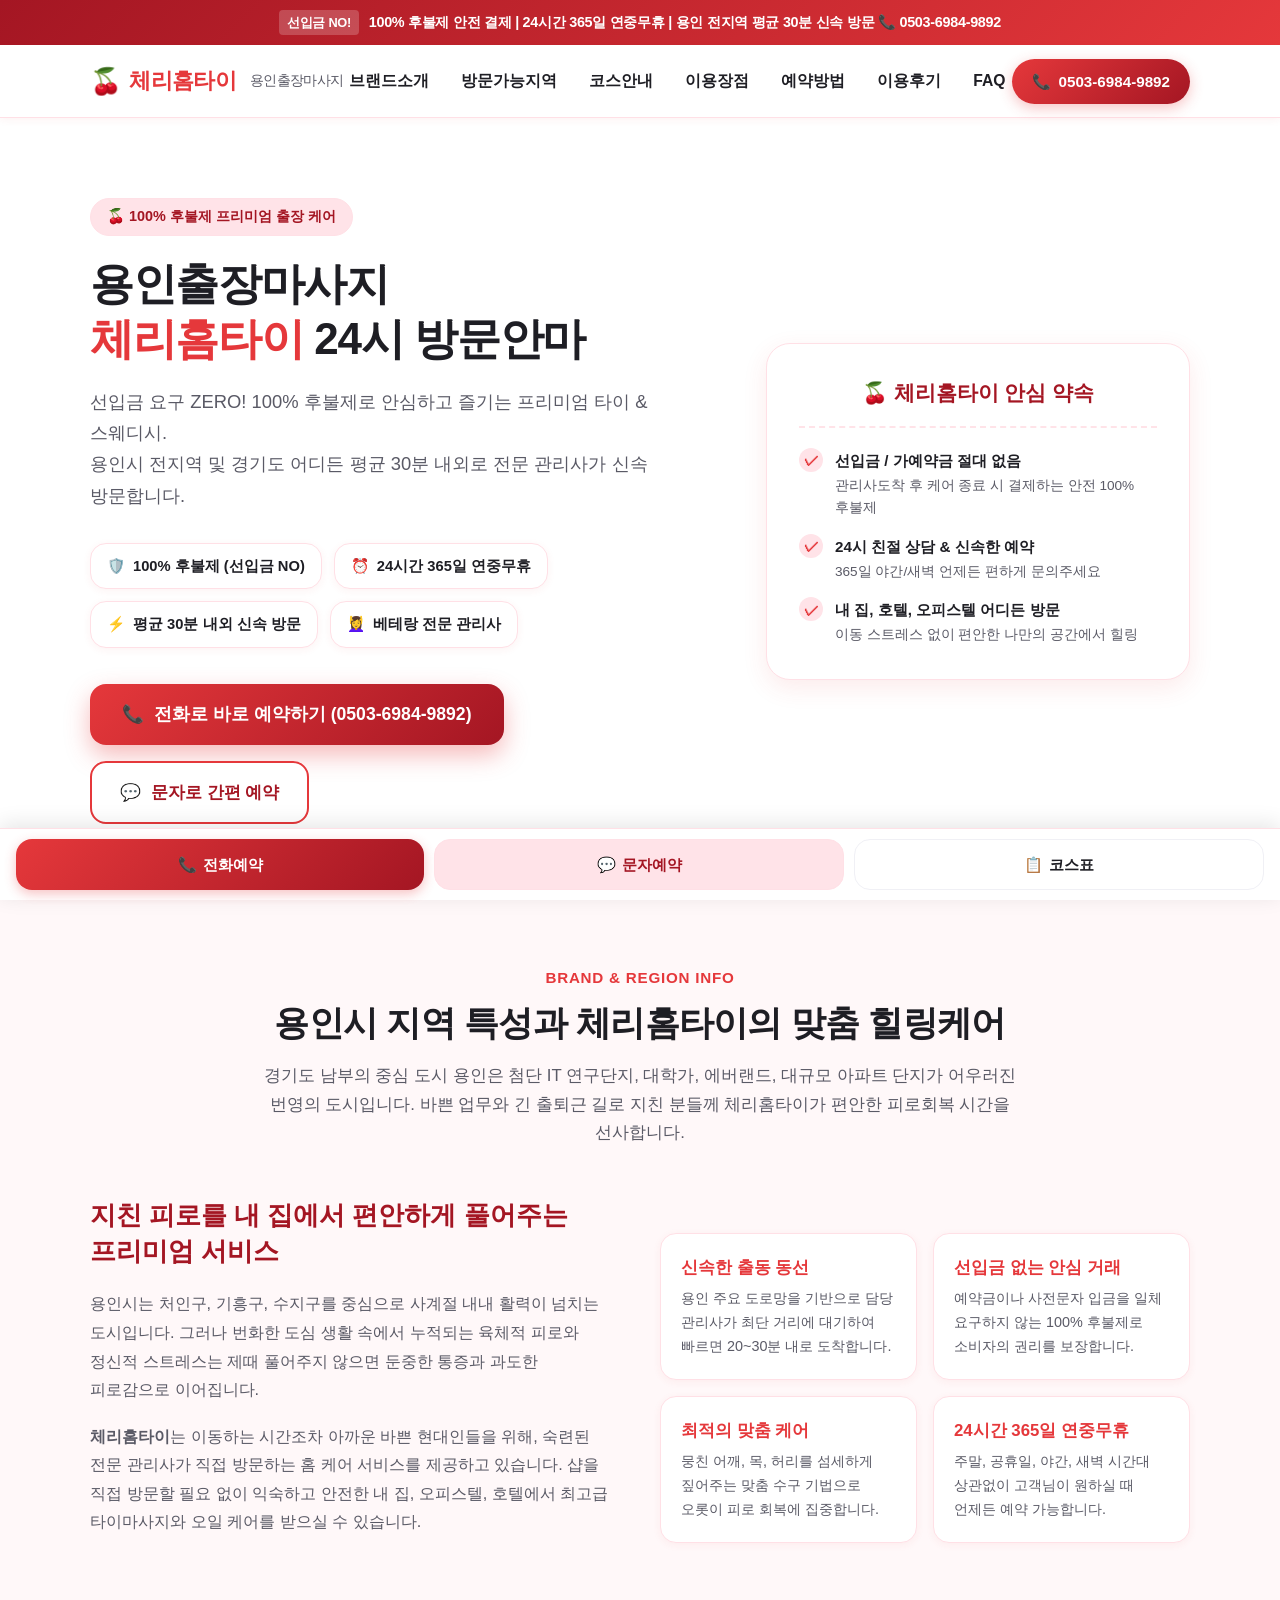
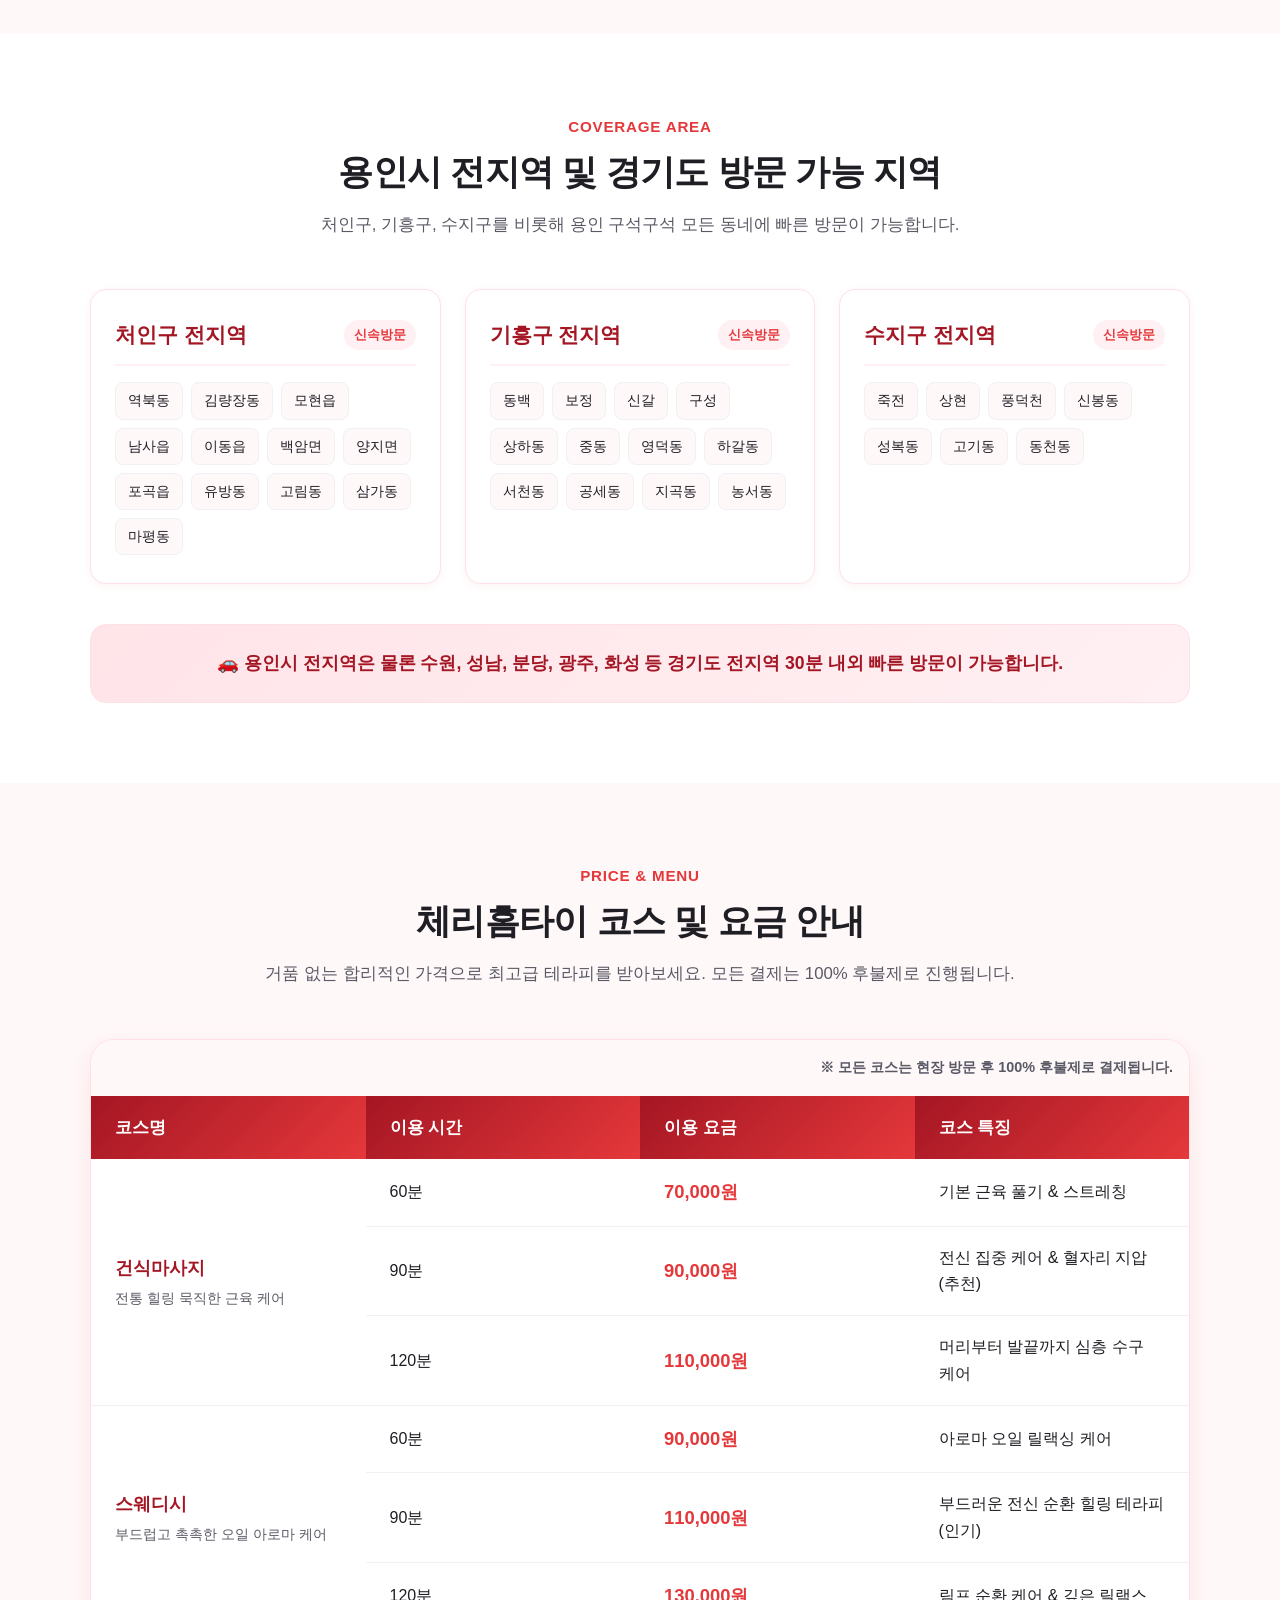
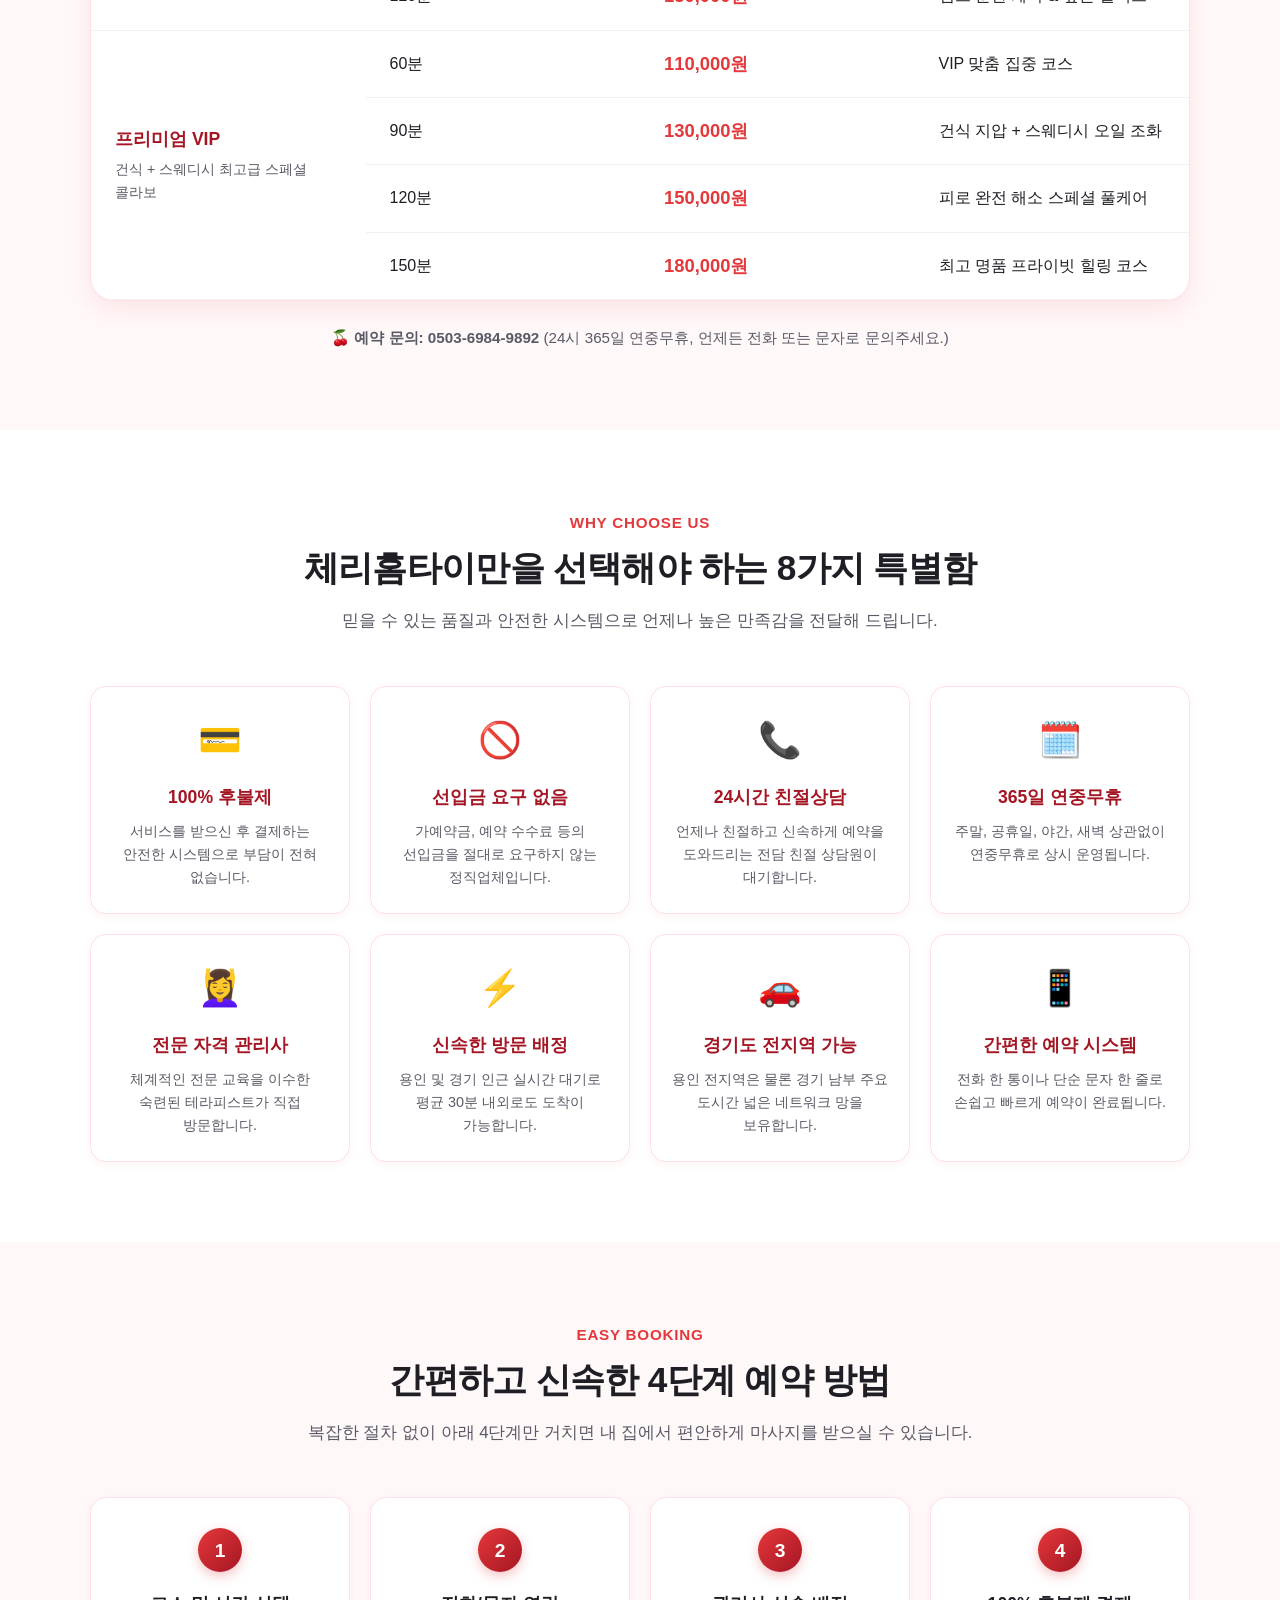
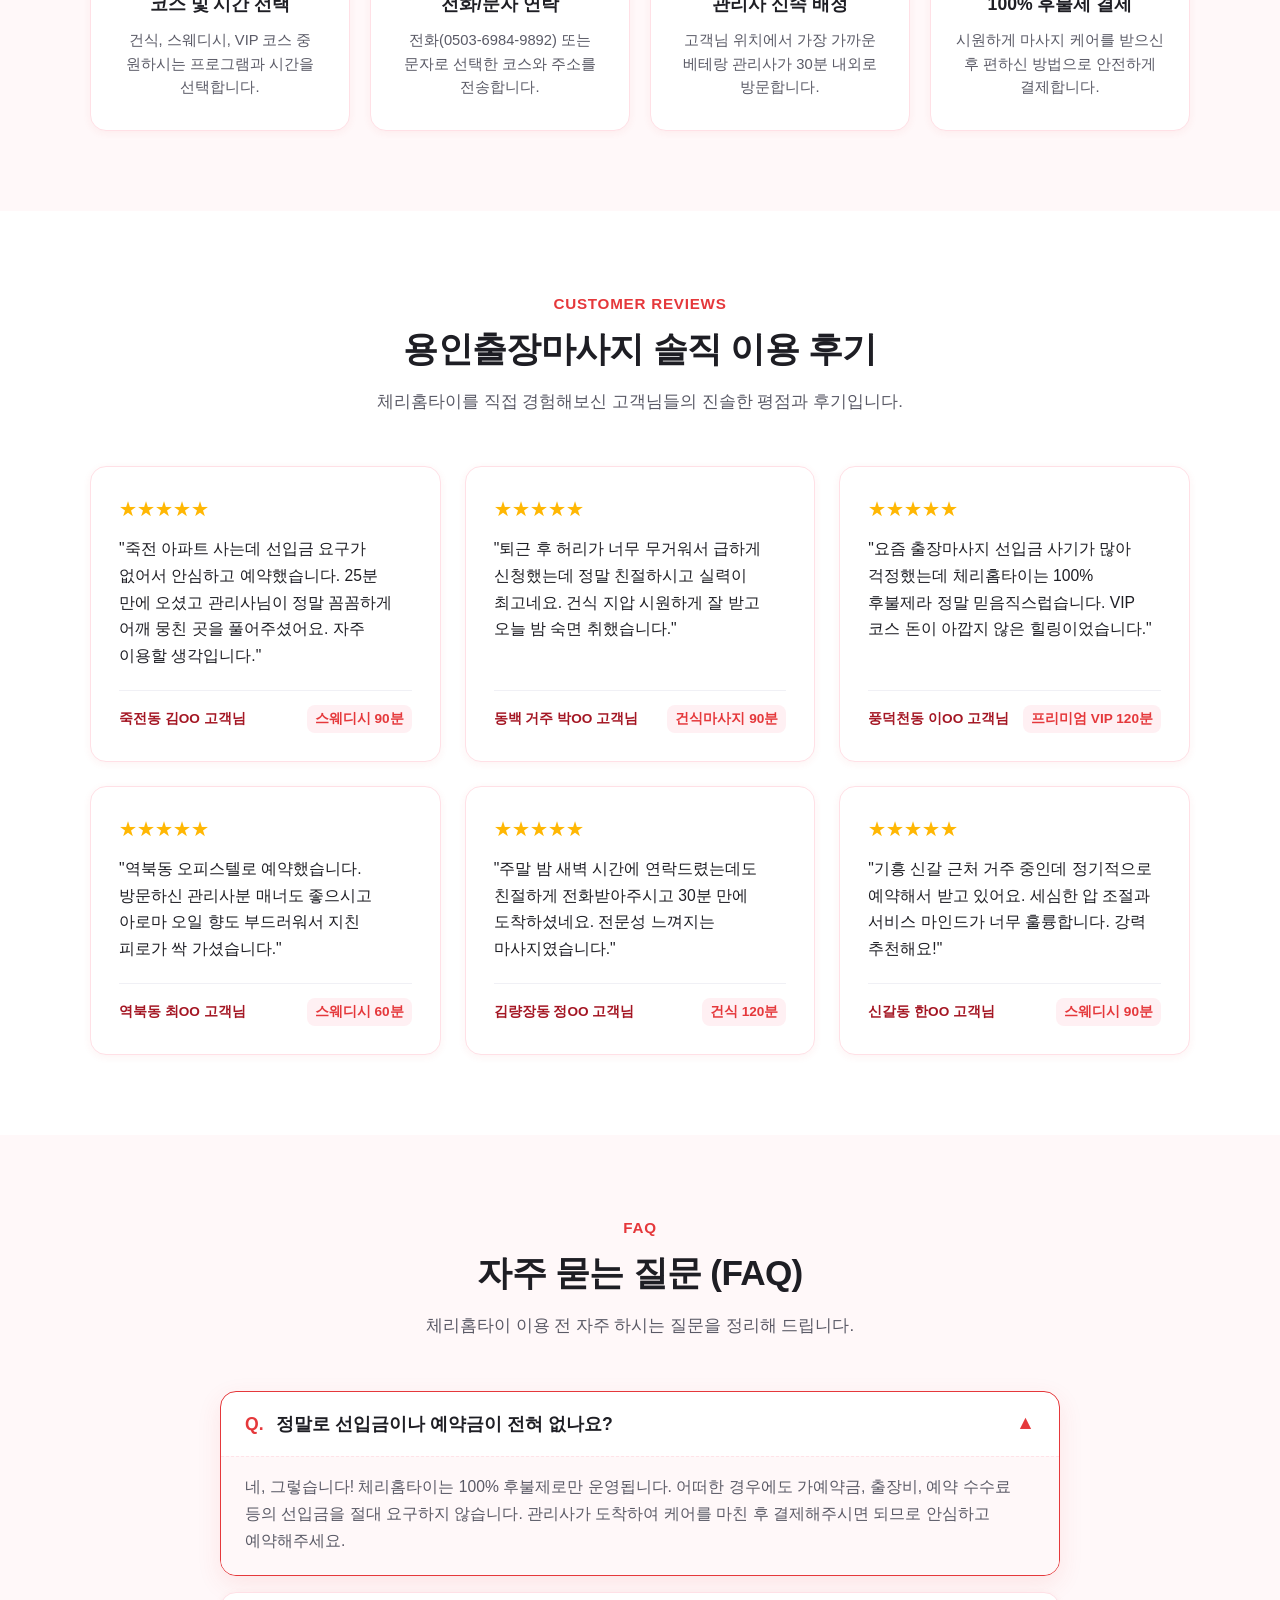
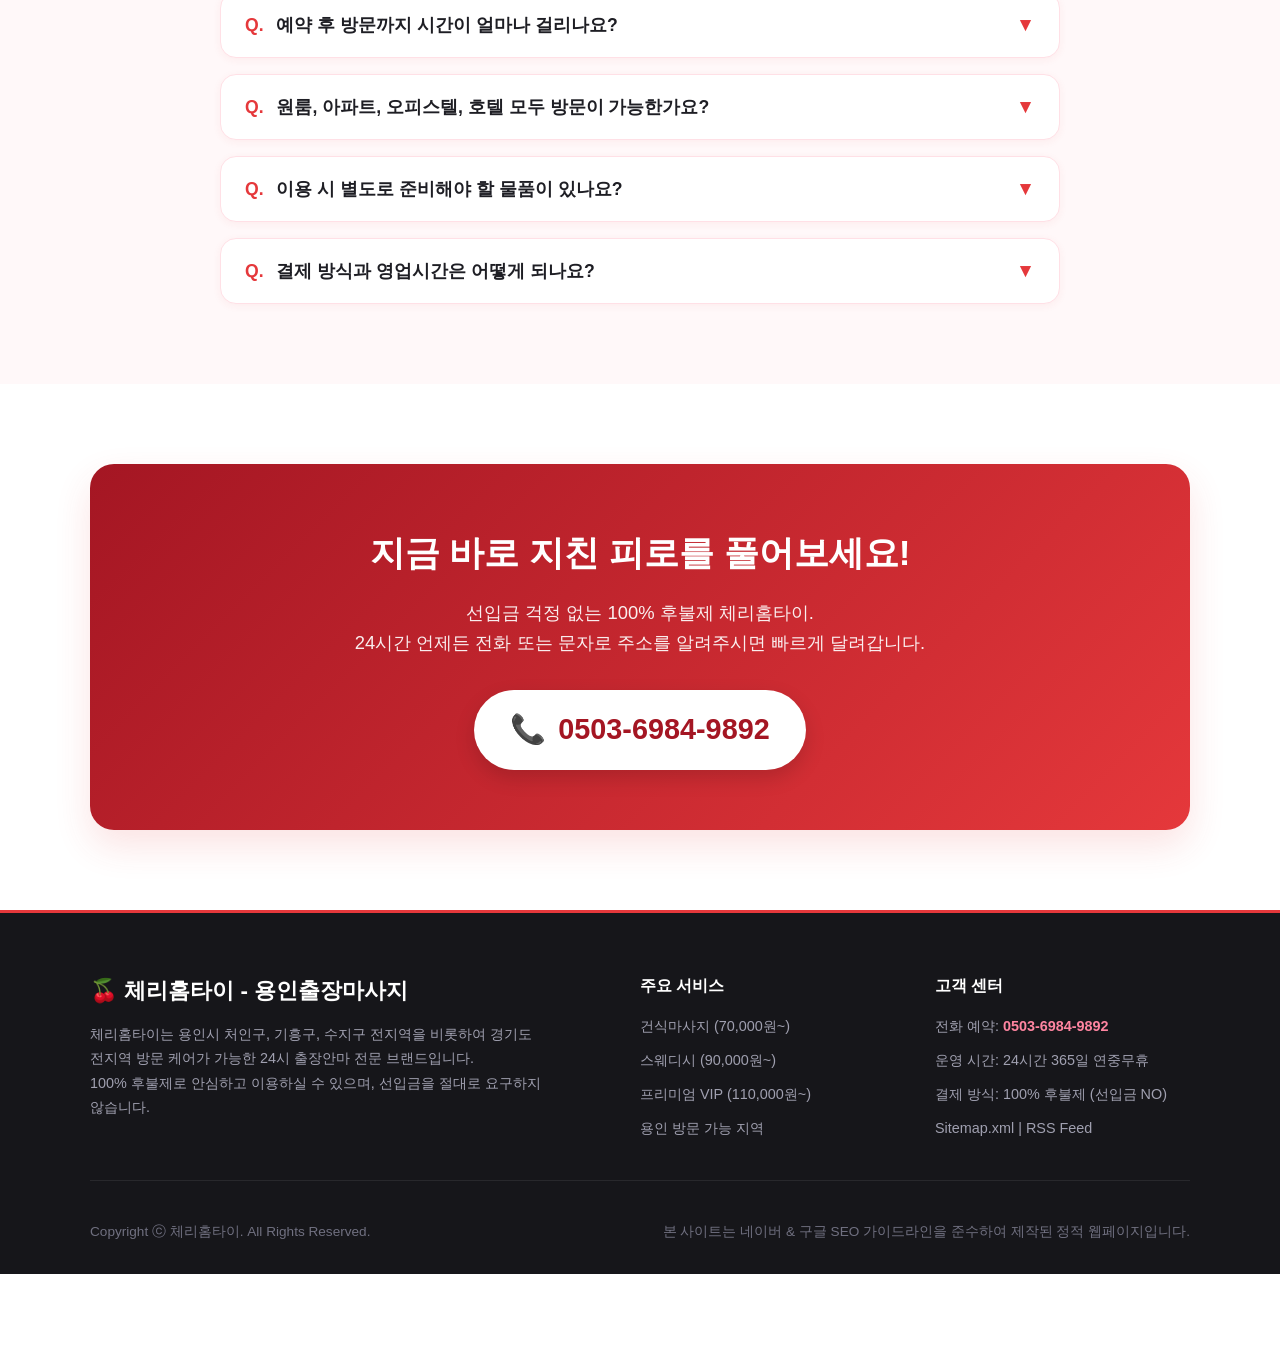
==== commit 9f6d13b5: "chore: update domain to massage-platform.yongincherry.workers.dev Updated all canonical URLs, OG tag" ====
--- a/index.html
+++ b/index.html
@@ -11,7 +11,7 @@
   <meta name="keywords" content="용인출장마사지, 용인출장안마, 체리홈타이, 용인홈타이, 처인구출장마사지, 기흥구출장마사지, 수지구출장마사지, 동백출장마사지, 죽전출장마사지, 보정출장마사지, 신갈출장마사지, 상현출장마사지, 풍덕천출장마사지, 구성출장마사지, 역북출장마사지, 김량장출장마사지, 모현출장마사지, 남사출장마사지, 이동출장마사지, 백암출장마사지, 양지출장마사지, 100%후불제, 선입금없음">
   
   <!-- Canonical URL -->
-  <link rel="canonical" href="https://example.pages.dev/">
+  <link rel="canonical" href="https://massage-platform.yongincherry.workers.dev/">
   
   <!-- Robots Indexing -->
   <meta name="robots" content="index, follow, max-image-preview:large, max-snippet:-1, max-video-preview:-1">
@@ -26,8 +26,8 @@
   <meta property="og:site_name" content="체리홈타이">
   <meta property="og:title" content="용인출장마사지 100%후불제 24시 체리홈타이">
   <meta property="og:description" content="선입금 없는 100% 후불제 용인출장마사지! 24시간 365일 연중무휴, 평균 30분 내외 신속 방문. 타이, 스웨디시, VIP 케어 전문.">
-  <meta property="og:url" content="https://example.pages.dev/">
-  <meta property="og:image" content="https://example.pages.dev/og-image.png">
+  <meta property="og:url" content="https://massage-platform.yongincherry.workers.dev/">
+  <meta property="og:image" content="https://massage-platform.yongincherry.workers.dev/og-image.png">
   <meta property="og:image:width" content="1200">
   <meta property="og:image:height" content="630">
   <meta property="og:locale" content="ko_KR">
@@ -36,7 +36,7 @@
   <meta name="twitter:card" content="summary_large_image">
   <meta name="twitter:title" content="용인출장마사지 100%후불제 24시 체리홈타이">
   <meta name="twitter:description" content="선입금 사기 걱정 없는 100% 후불제 용인출장안마 전문 체리홈타이. 24시간 언제든 신속 방문.">
-  <meta name="twitter:image" content="https://example.pages.dev/og-image.png">
+  <meta name="twitter:image" content="https://massage-platform.yongincherry.workers.dev/og-image.png">
   
   <!-- Pure External CSS -->
   <link rel="stylesheet" href="style.css">
@@ -48,10 +48,10 @@
     "@graph": [
       {
         "@type": ["ProfessionalService", "LocalBusiness"],
-        "@id": "https://example.pages.dev/#localbusiness",
+        "@id": "https://massage-platform.yongincherry.workers.dev/#localbusiness",
         "name": "체리홈타이 - 용인출장마사지",
-        "image": "https://example.pages.dev/og-image.png",
-        "url": "https://example.pages.dev/",
+        "image": "https://massage-platform.yongincherry.workers.dev/og-image.png",
+        "url": "https://massage-platform.yongincherry.workers.dev/",
         "telephone": "0503-6984-9892",
         "priceRange": "70,000원 ~ 180,000원",
         "address": {
@@ -81,17 +81,17 @@
       },
       {
         "@type": "WebSite",
-        "@id": "https://example.pages.dev/#website",
-        "url": "https://example.pages.dev/",
+        "@id": "https://massage-platform.yongincherry.workers.dev/#website",
+        "url": "https://massage-platform.yongincherry.workers.dev/",
         "name": "체리홈타이 용인출장마사지",
         "inLanguage": "ko-KR"
       },
       {
         "@type": "Organization",
-        "@id": "https://example.pages.dev/#organization",
+        "@id": "https://massage-platform.yongincherry.workers.dev/#organization",
         "name": "체리홈타이",
-        "url": "https://example.pages.dev/",
-        "logo": "https://example.pages.dev/favicon.png",
+        "url": "https://massage-platform.yongincherry.workers.dev/",
+        "logo": "https://massage-platform.yongincherry.workers.dev/favicon.png",
         "contactPoint": {
           "@type": "ContactPoint",
           "telephone": "0503-6984-9892",
@@ -101,31 +101,31 @@
       },
       {
         "@type": "BreadcrumbList",
-        "@id": "https://example.pages.dev/#breadcrumb",
+        "@id": "https://massage-platform.yongincherry.workers.dev/#breadcrumb",
         "itemListElement": [
           {
             "@type": "ListItem",
             "position": 1,
             "name": "홈",
-            "item": "https://example.pages.dev/"
+            "item": "https://massage-platform.yongincherry.workers.dev/"
           },
           {
             "@type": "ListItem",
             "position": 2,
             "name": "경기도 출장마사지",
-            "item": "https://example.pages.dev/#about"
+            "item": "https://massage-platform.yongincherry.workers.dev/#about"
           },
           {
             "@type": "ListItem",
             "position": 3,
             "name": "용인출장마사지 (체리홈타이)",
-            "item": "https://example.pages.dev/"
+            "item": "https://massage-platform.yongincherry.workers.dev/"
           }
         ]
       },
       {
         "@type": "FAQPage",
-        "@id": "https://example.pages.dev/#faqpage",
+        "@id": "https://massage-platform.yongincherry.workers.dev/#faqpage",
         "mainEntity": [
           {
             "@type": "Question",
@@ -183,7 +183,7 @@
   <!-- Header -->
   <header class="main-header">
     <div class="container header-inner">
-      <a href="https://example.pages.dev/" class="logo" title="체리홈타이 메인으로 이동">
+      <a href="https://massage-platform.yongincherry.workers.dev/" class="logo" title="체리홈타이 메인으로 이동">
         <span class="cherry-icon">🍒</span>
         <span>체리홈타이</span>
         <span class="sub">용인출장마사지</span>
--- a/style.css
+++ b/style.css
@@ -190,7 +190,10 @@
 /* Hero Section */
 .hero-section {
   position: relative;
-  background: radial-gradient(circle at 80% 20%, #FFF0F3 0%, #FFFFFF 60%);
+  background-image: linear-gradient(to right, rgba(255, 255, 255, 0.55), rgba(255, 255, 255, 0.75)), url('cherryhomethai.png');
+  background-size: cover;
+  background-position: center;
+  background-repeat: no-repeat;
   padding: 80px 0 60px;
   overflow: hidden;
   border-bottom: 1px solid var(--border-light);
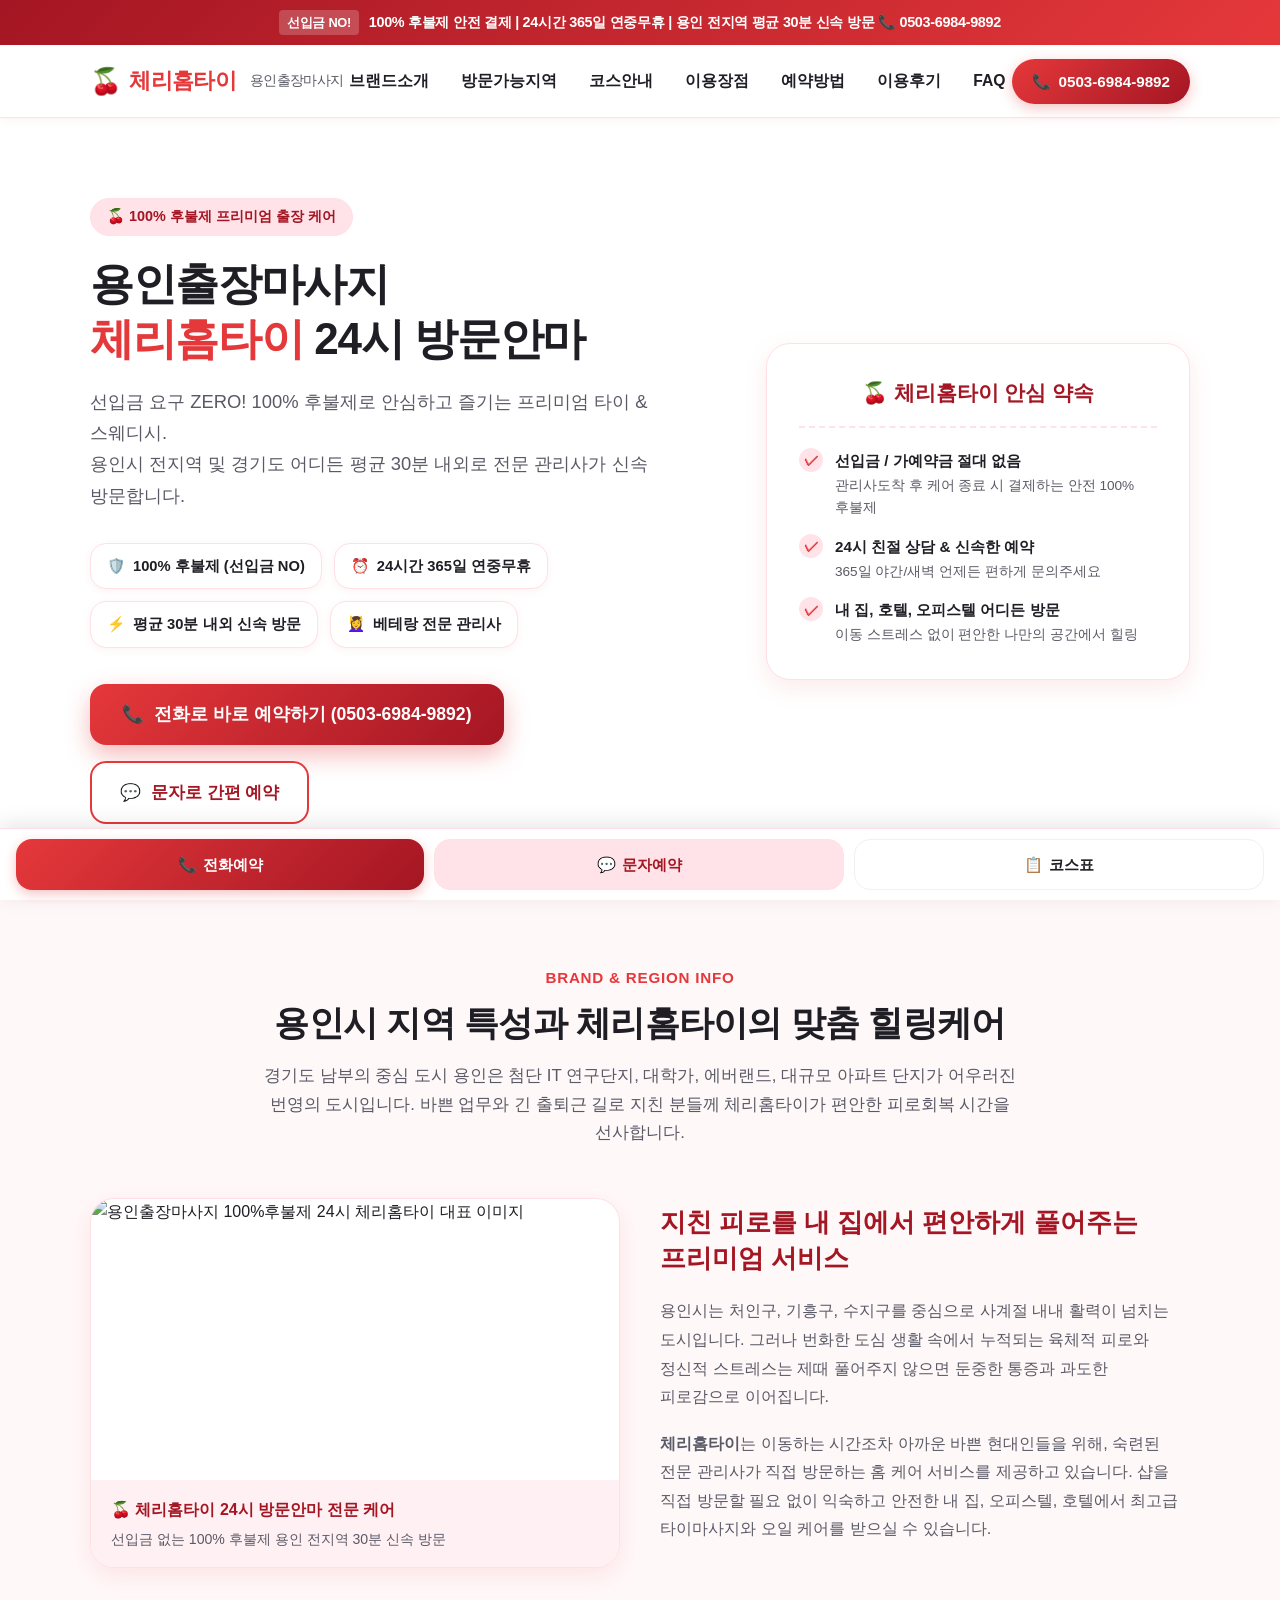
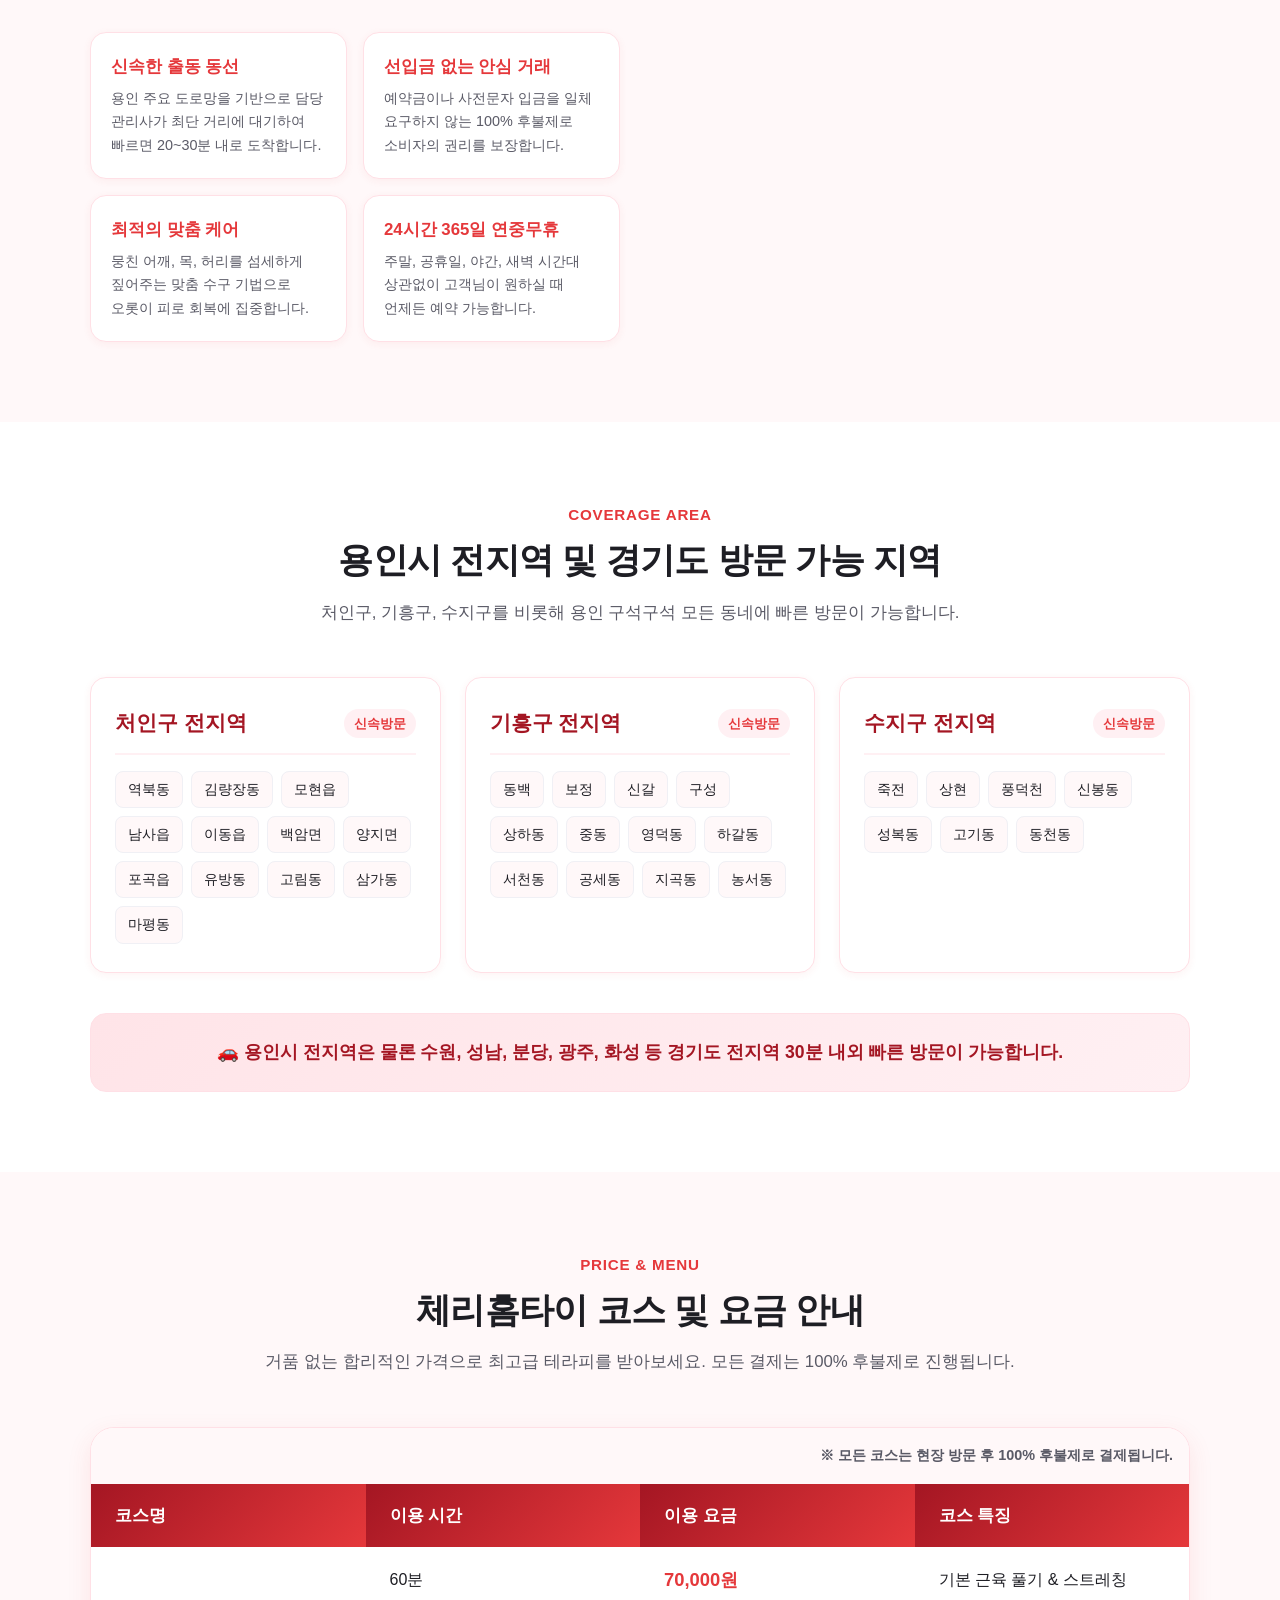
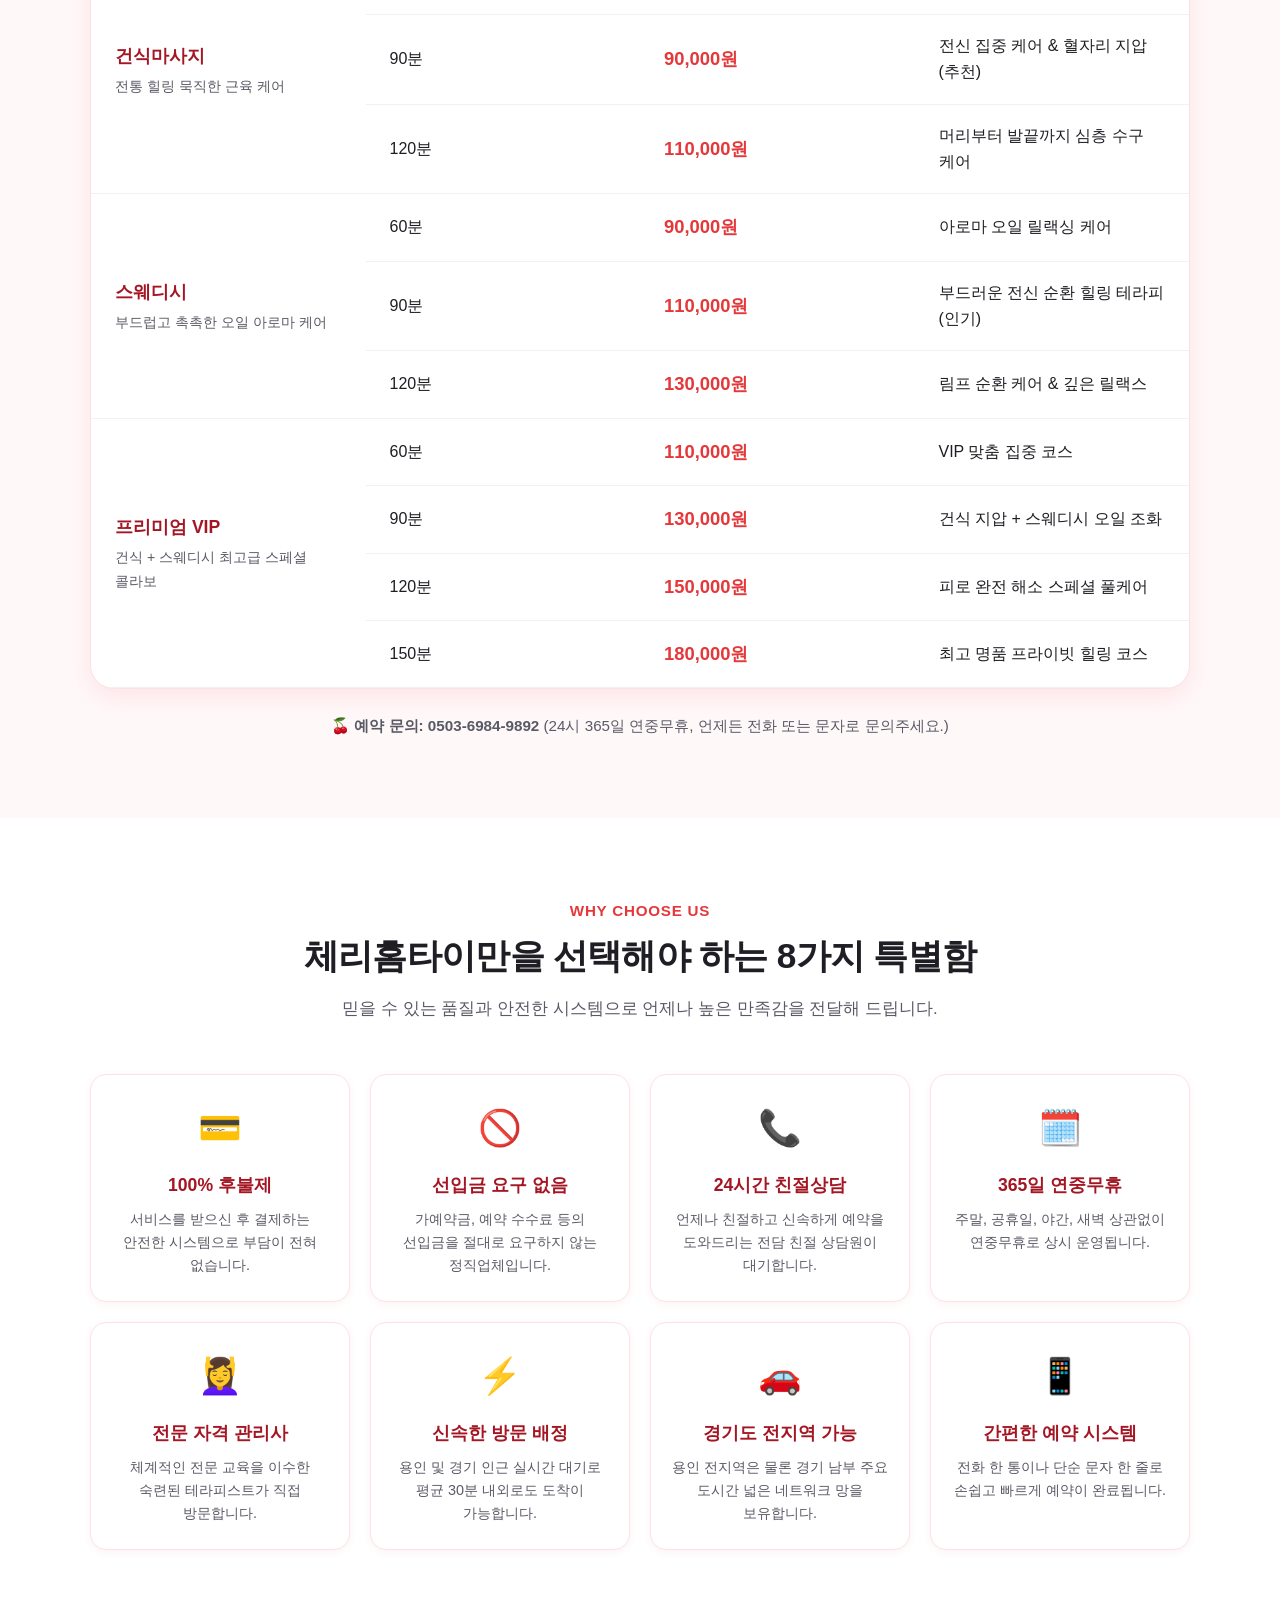
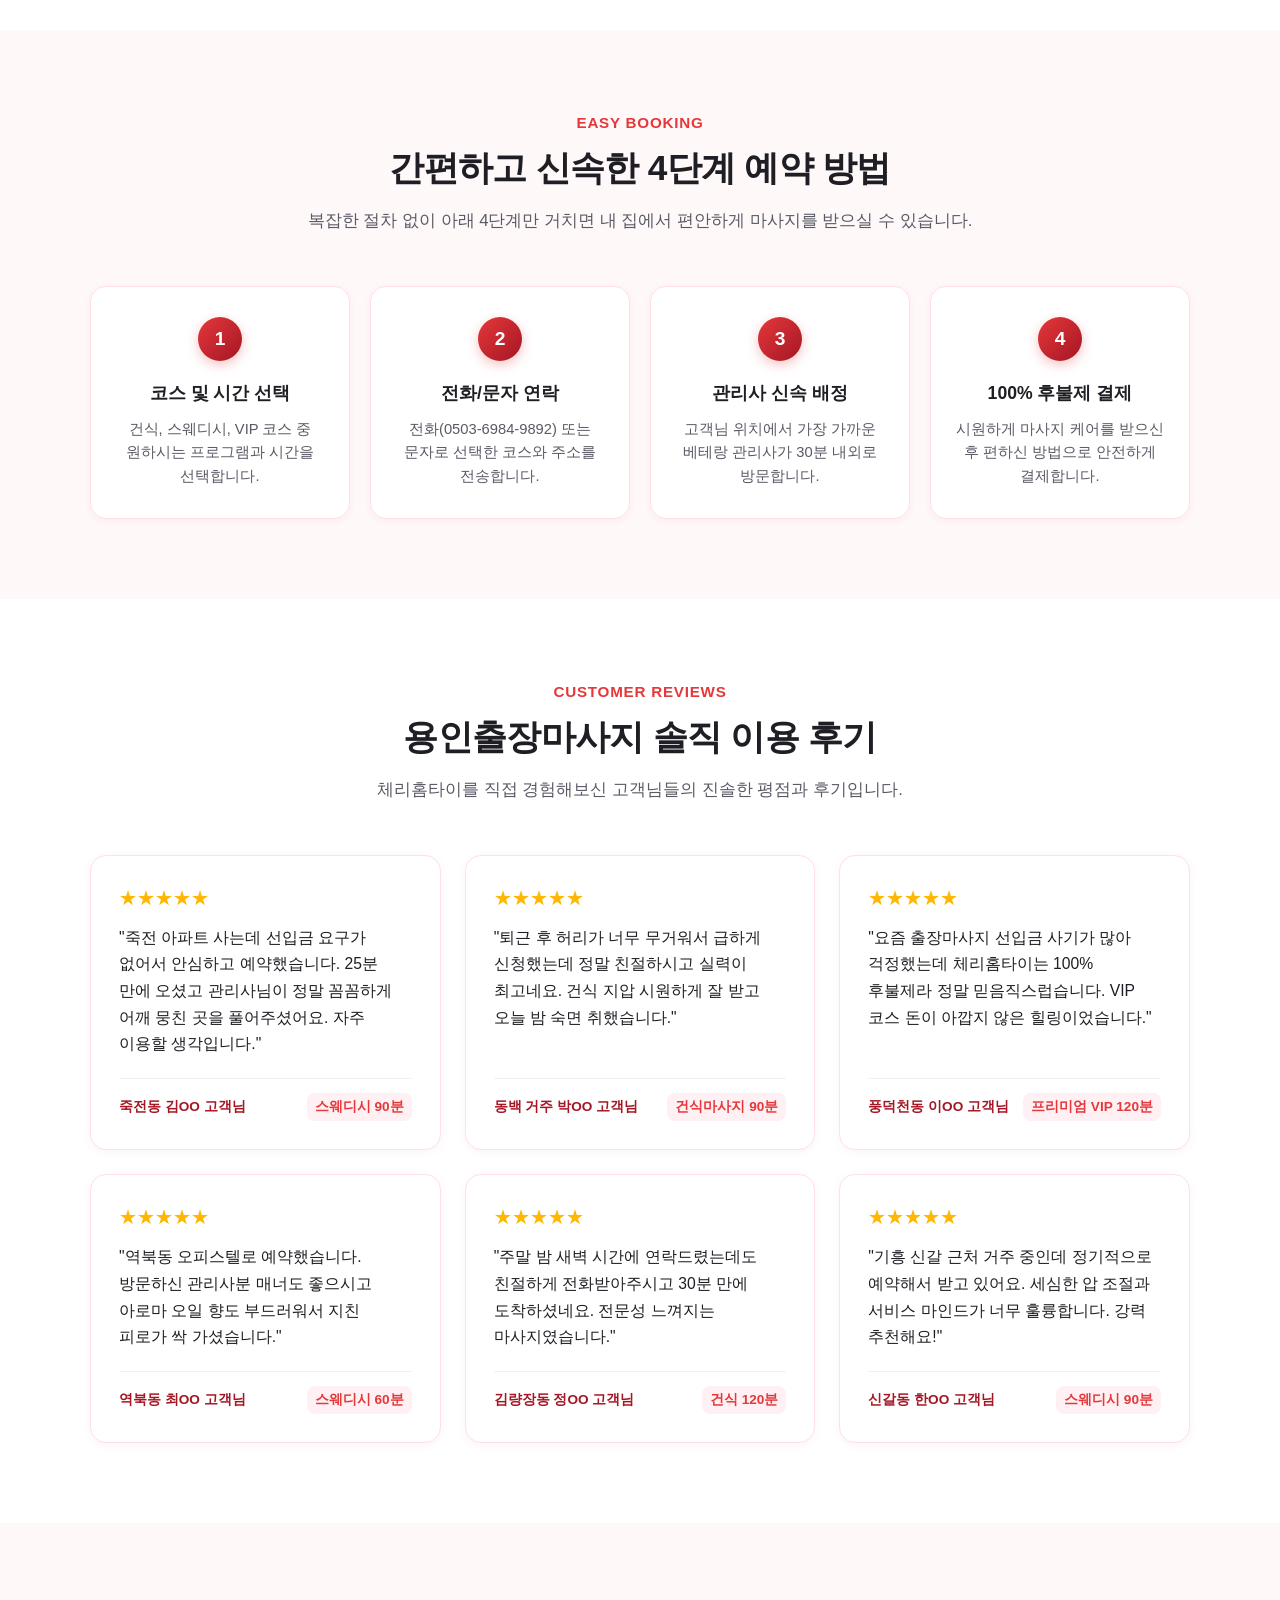
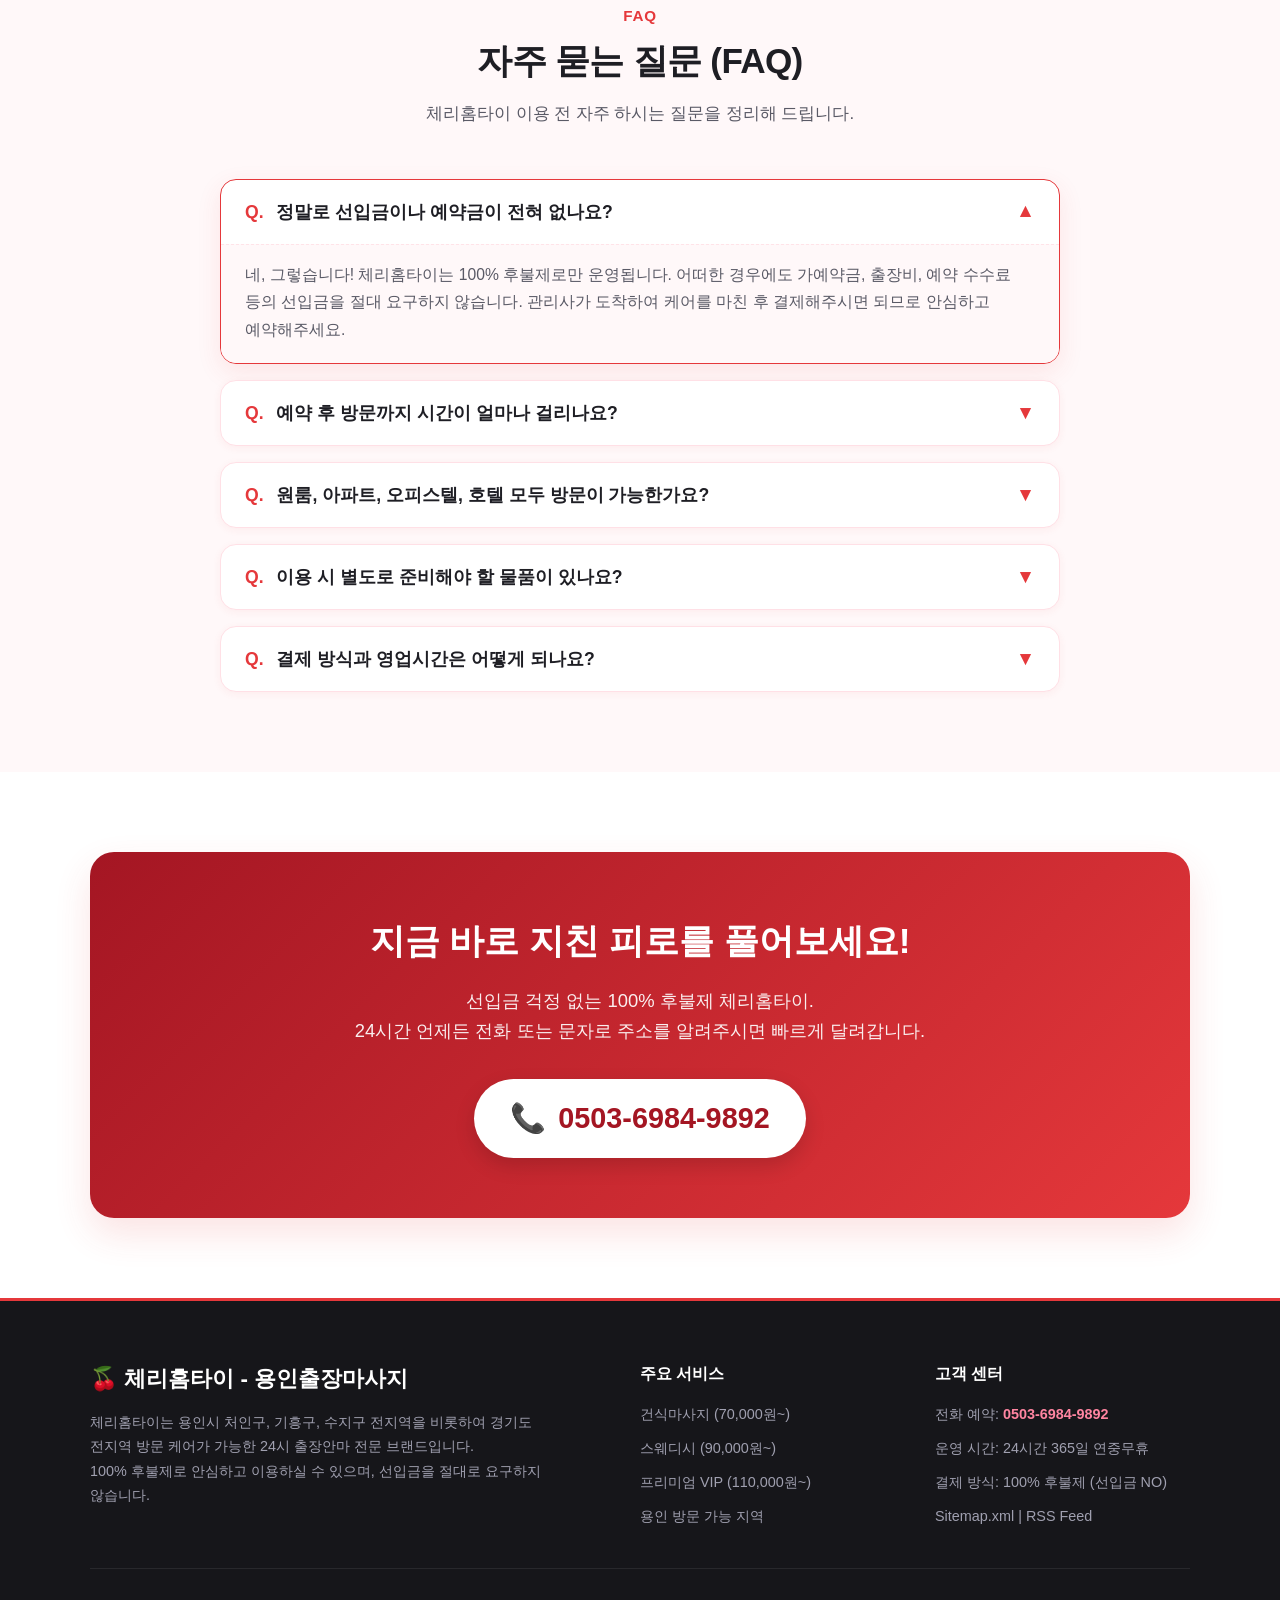
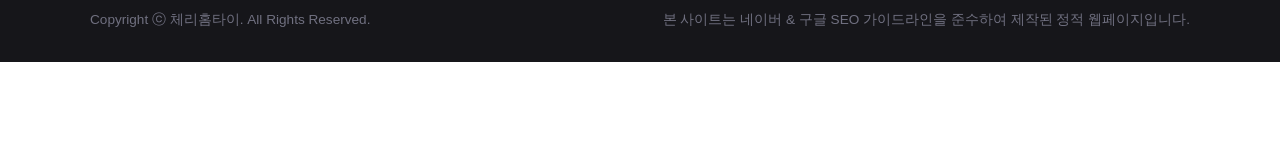
==== commit d310fa25: "feat: add brand image to about section - Include a new brand showcase image in the about section - U" ====
--- a/index.html
+++ b/index.html
@@ -27,7 +27,7 @@
   <meta property="og:title" content="용인출장마사지 100%후불제 24시 체리홈타이">
   <meta property="og:description" content="선입금 없는 100% 후불제 용인출장마사지! 24시간 365일 연중무휴, 평균 30분 내외 신속 방문. 타이, 스웨디시, VIP 케어 전문.">
   <meta property="og:url" content="https://massage-platform.yongincherry.workers.dev/">
-  <meta property="og:image" content="https://massage-platform.yongincherry.workers.dev/og-image.png">
+  <meta property="og:image" content="https://massage-platform.yongincherry.workers.dev/cherryhomethai.png">
   <meta property="og:image:width" content="1200">
   <meta property="og:image:height" content="630">
   <meta property="og:locale" content="ko_KR">
@@ -36,7 +36,7 @@
   <meta name="twitter:card" content="summary_large_image">
   <meta name="twitter:title" content="용인출장마사지 100%후불제 24시 체리홈타이">
   <meta name="twitter:description" content="선입금 사기 걱정 없는 100% 후불제 용인출장안마 전문 체리홈타이. 24시간 언제든 신속 방문.">
-  <meta name="twitter:image" content="https://massage-platform.yongincherry.workers.dev/og-image.png">
+  <meta name="twitter:image" content="https://massage-platform.yongincherry.workers.dev/cherryhomethai.png">
   
   <!-- Pure External CSS -->
   <link rel="stylesheet" href="style.css">
@@ -296,6 +296,14 @@
         </div>
 
         <div class="about-grid">
+          <div class="about-image-card">
+            <img src="cherryhomethai.png" alt="용인출장마사지 100%후불제 24시 체리홈타이 대표 이미지" class="brand-showcase-img" loading="eager" width="600" height="320">
+            <div class="about-image-caption">
+              <strong>🍒 체리홈타이 24시 방문안마 전문 케어</strong>
+              <p>선입금 없는 100% 후불제 용인 전지역 30분 신속 방문</p>
+            </div>
+          </div>
+
           <div class="about-text">
             <h3>지친 피로를 내 집에서 편안하게 풀어주는 프리미엄 서비스</h3>
             <p>
--- a/style.css
+++ b/style.css
@@ -409,6 +409,47 @@
   align-items: center;
 }
 
+.about-image-card {
+  background: var(--bg-card);
+  border-radius: var(--radius-lg);
+  overflow: hidden;
+  border: 1px solid var(--border-light);
+  box-shadow: var(--shadow-md);
+  transition: transform 0.2s ease, box-shadow 0.2s ease;
+}
+
+.about-image-card:hover {
+  transform: translateY(-2px);
+  box-shadow: var(--shadow-lg);
+}
+
+.brand-showcase-img {
+  width: 100%;
+  height: auto;
+  max-height: 320px;
+  object-fit: cover;
+  display: block;
+}
+
+.about-image-caption {
+  padding: 16px 20px;
+  background: #fff0f3;
+  border-top: 1px solid var(--pink-light);
+}
+
+.about-image-caption strong {
+  display: block;
+  font-size: 1rem;
+  color: var(--red-dark);
+  margin-bottom: 4px;
+}
+
+.about-image-caption p {
+  font-size: 0.88rem;
+  color: var(--text-muted);
+  margin: 0;
+}
+
 .about-text h3 {
   font-size: 1.6rem;
   font-weight: 800;
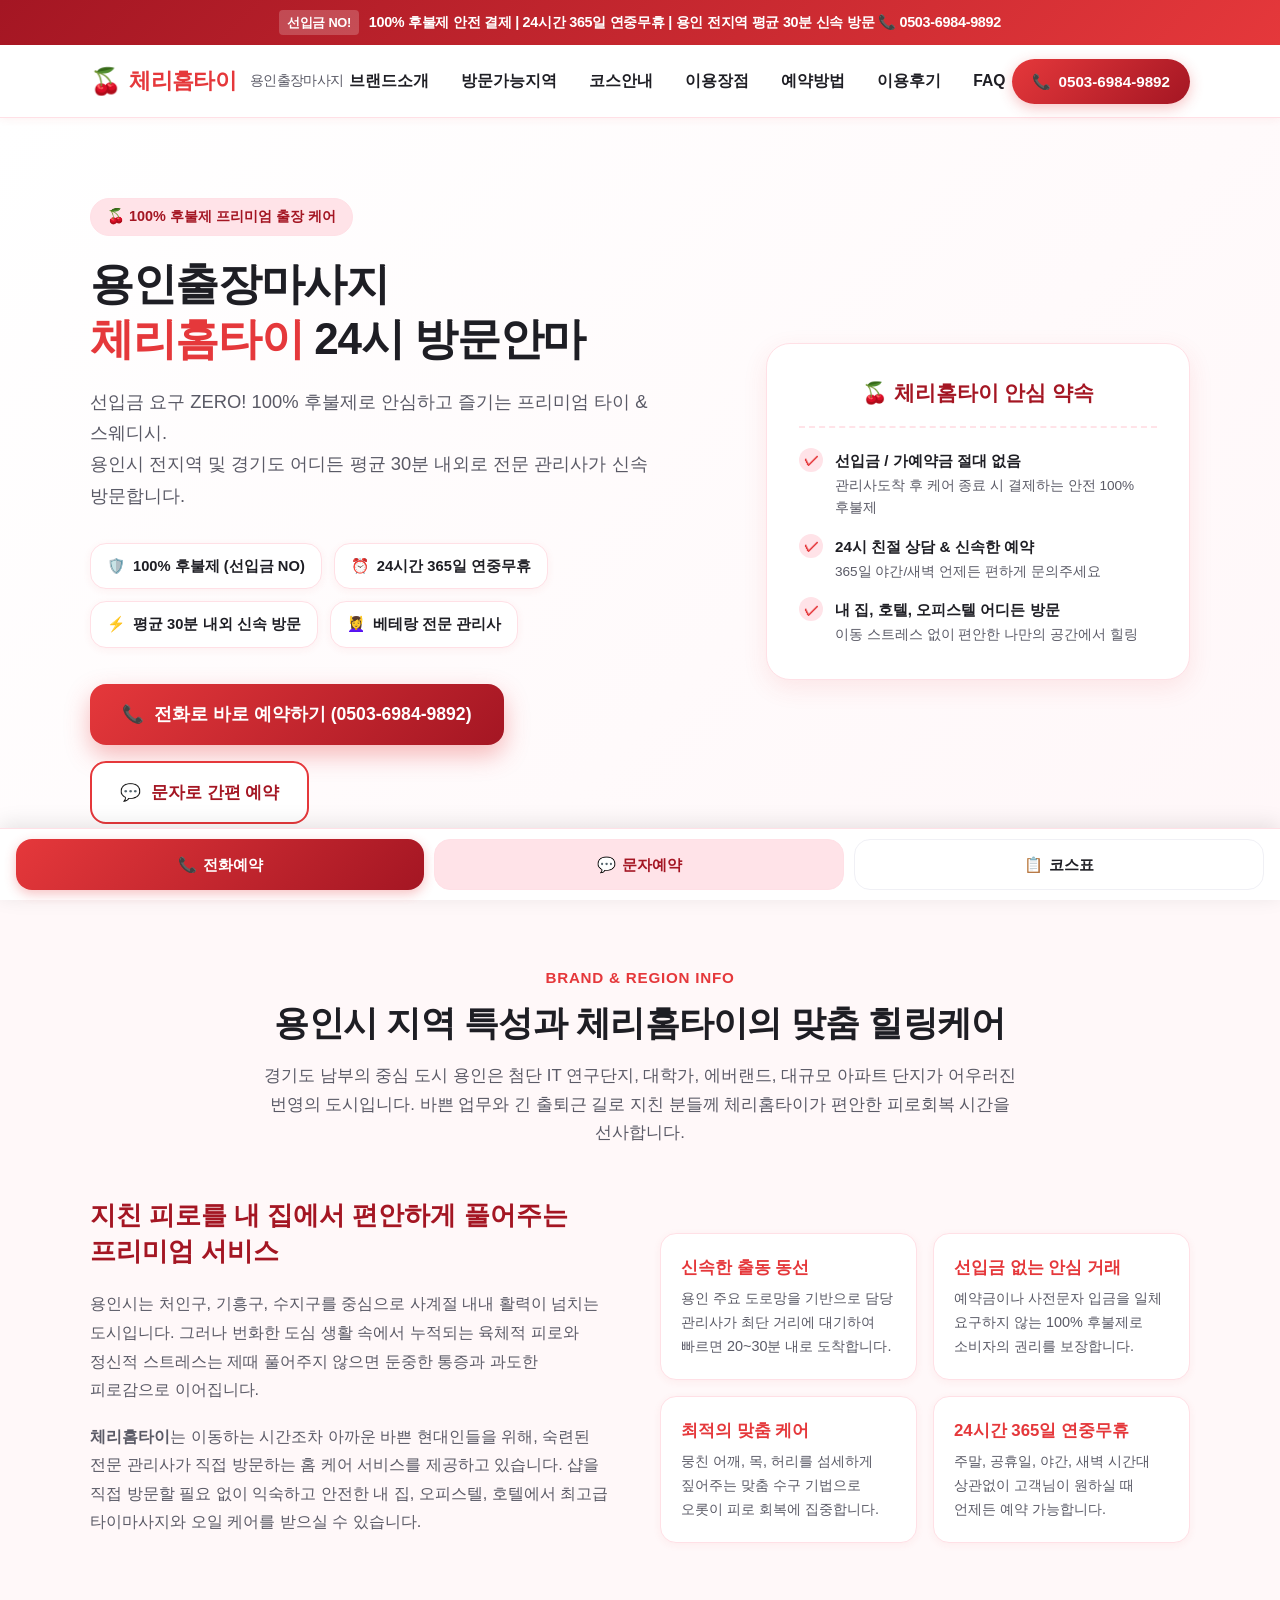
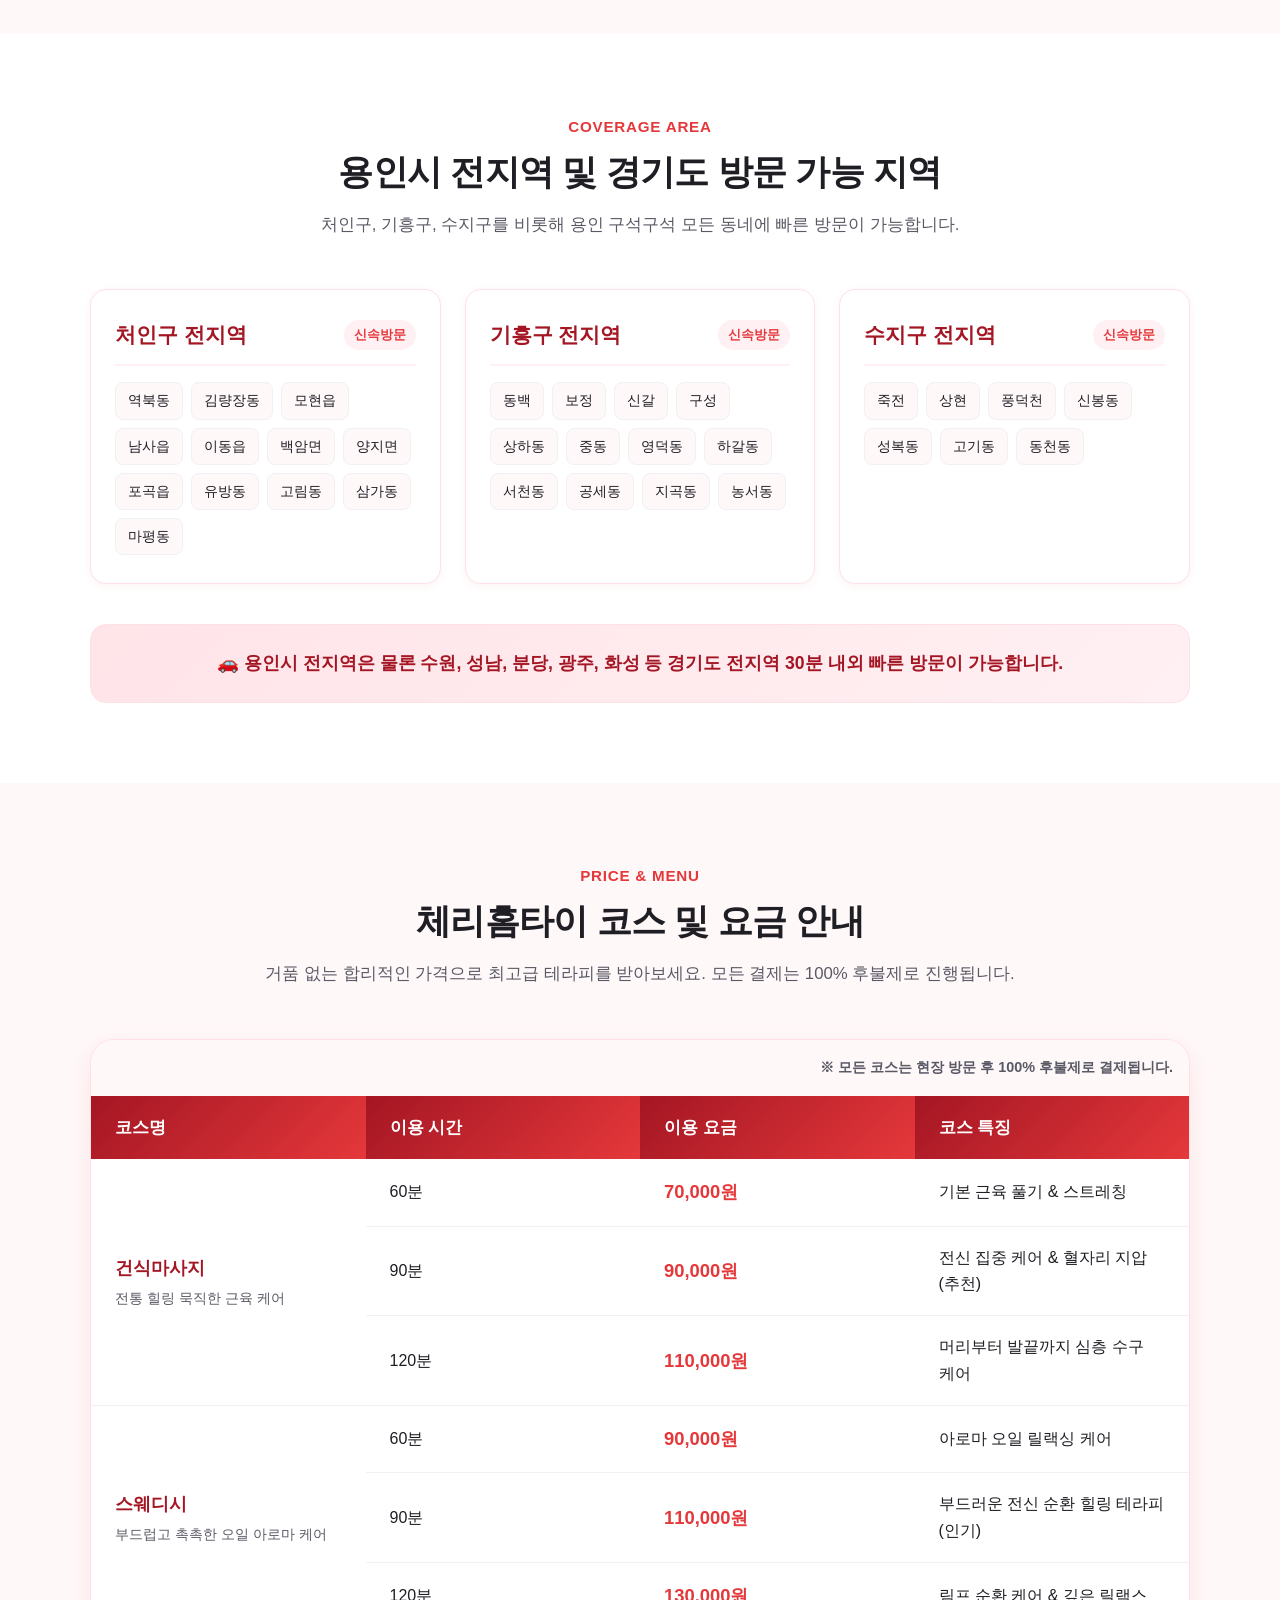
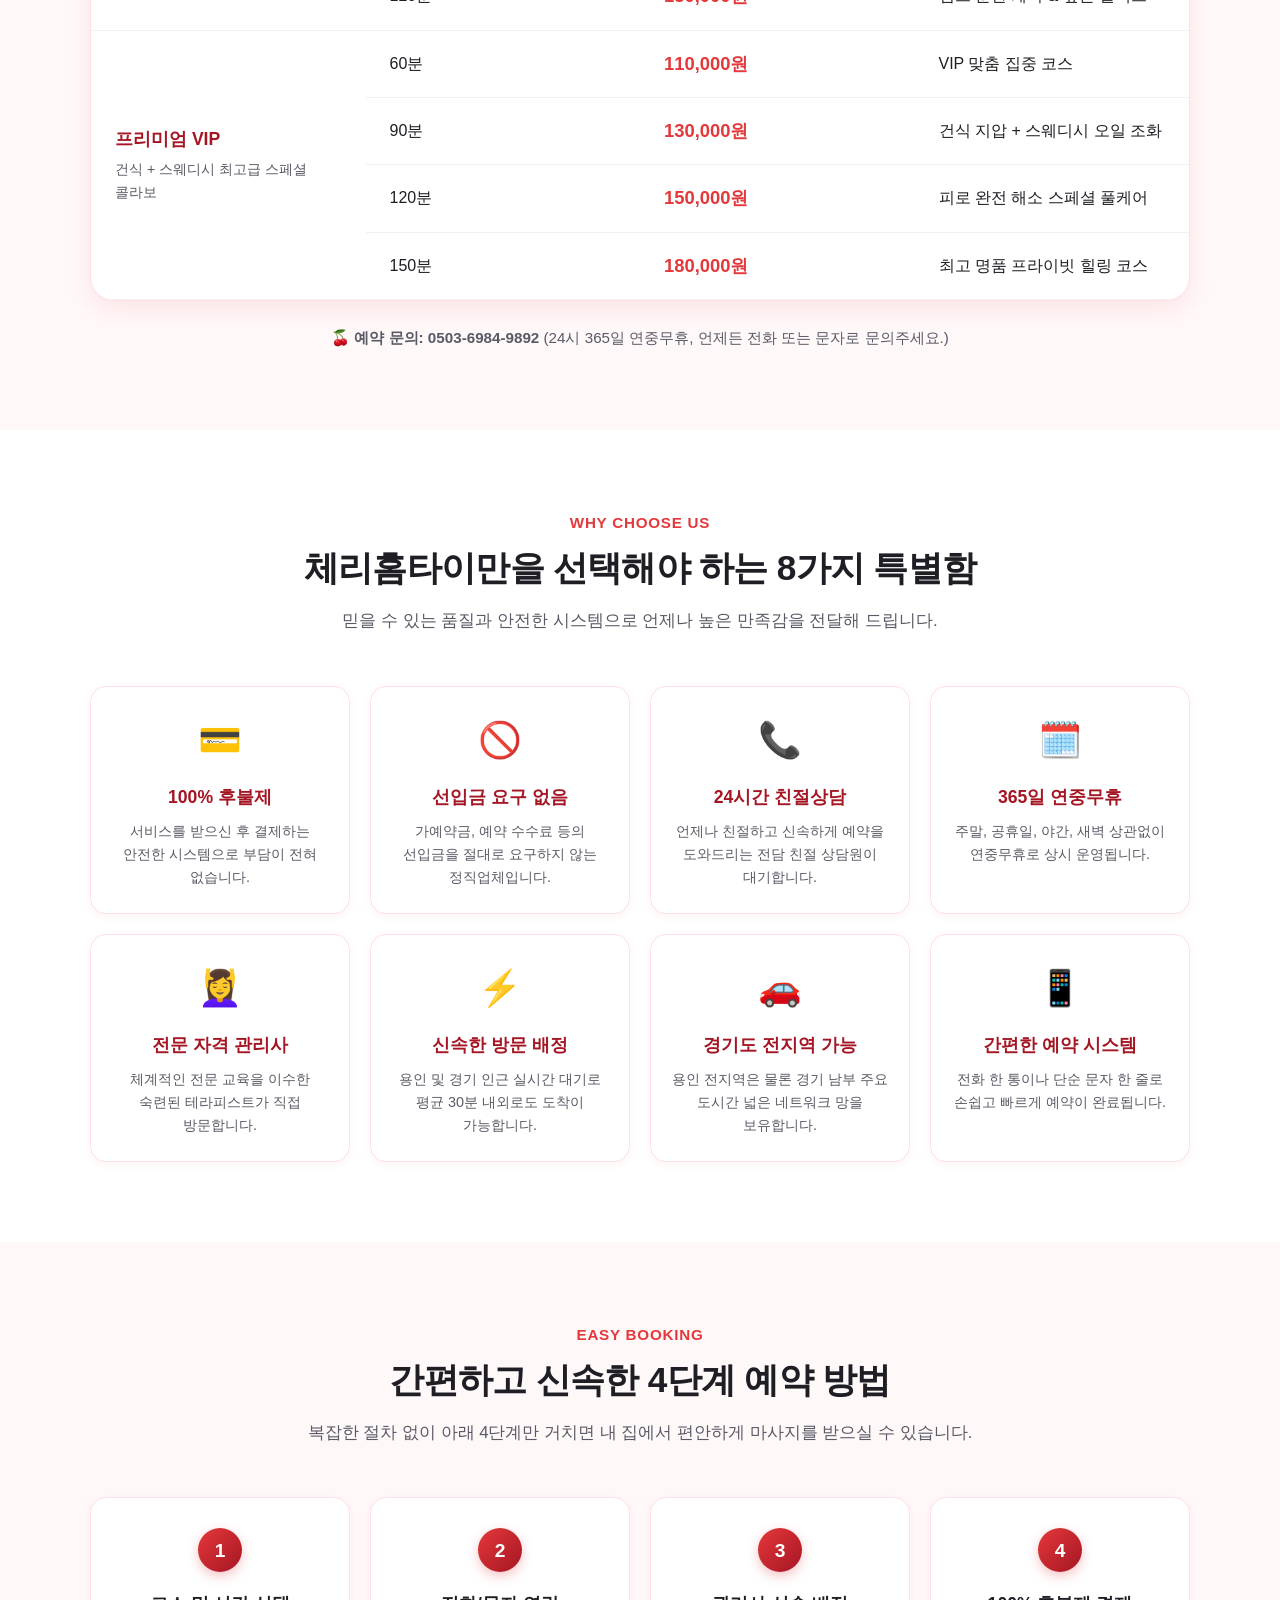
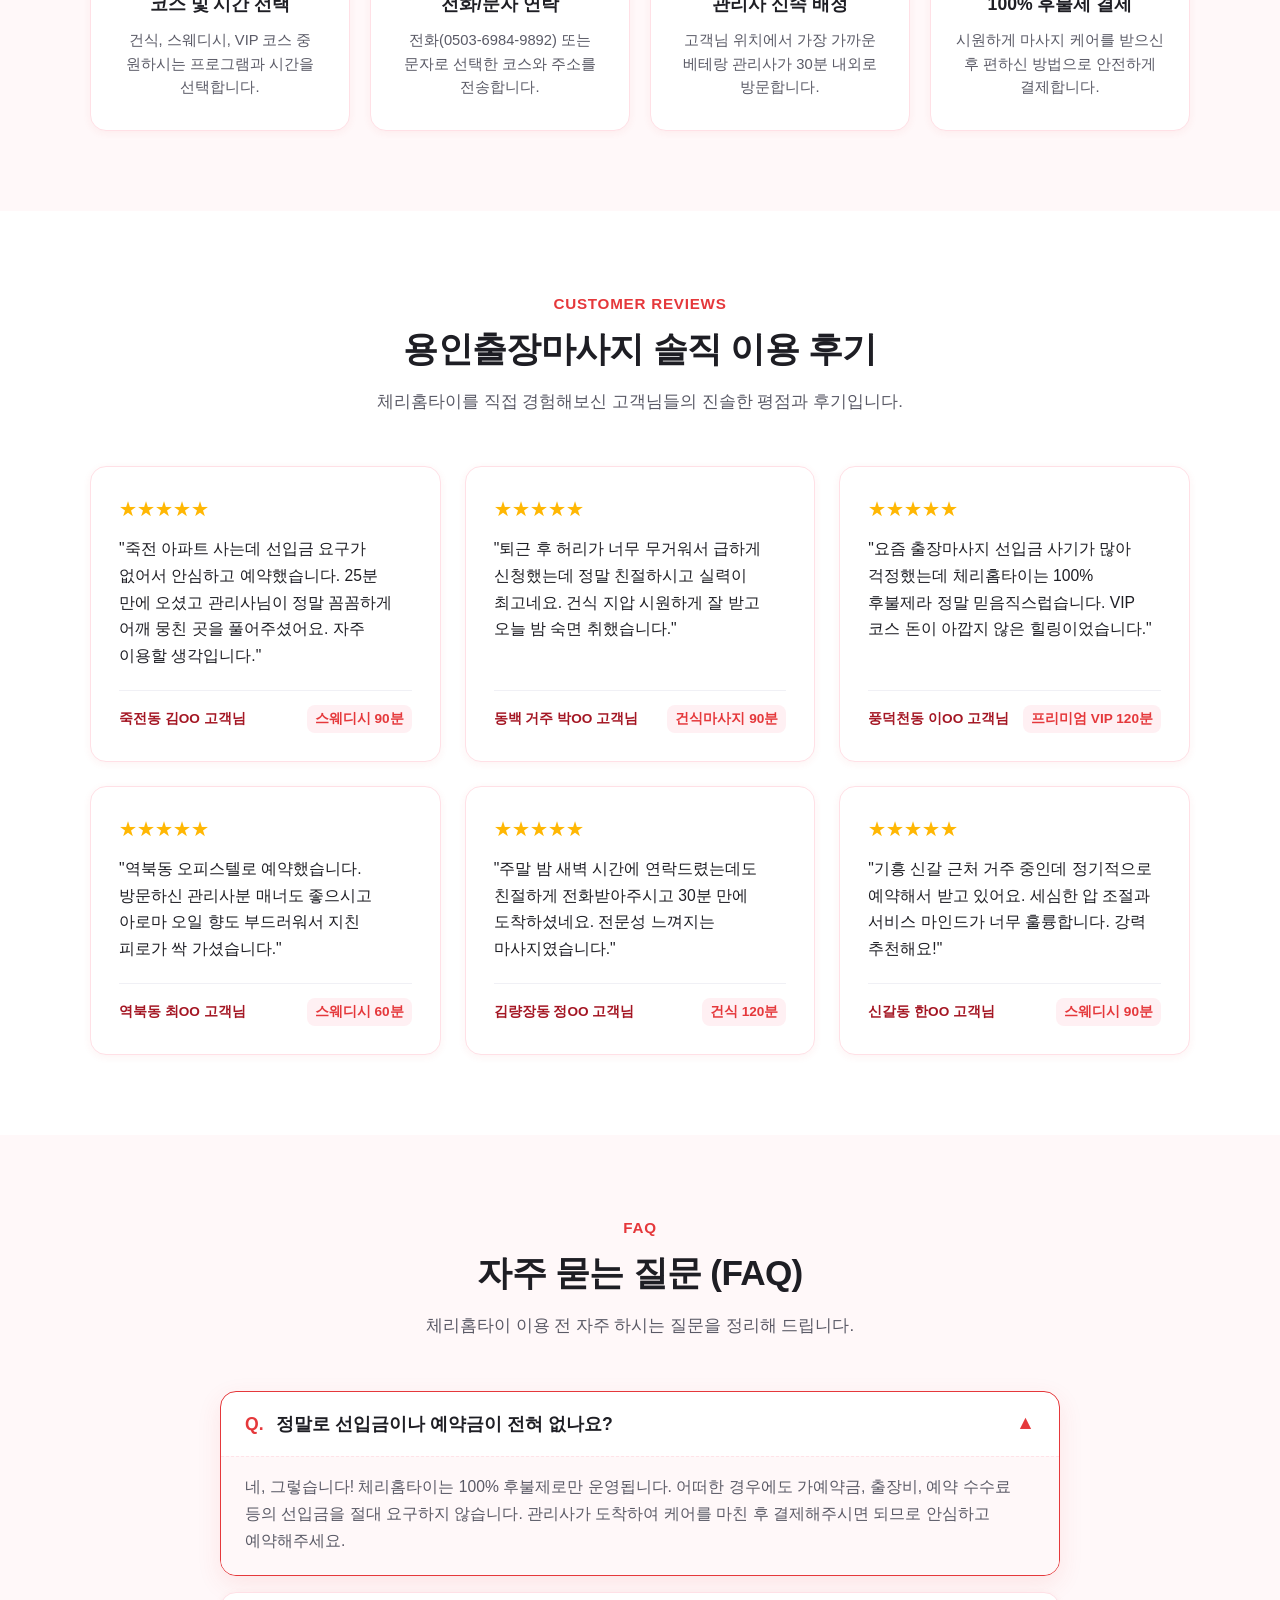
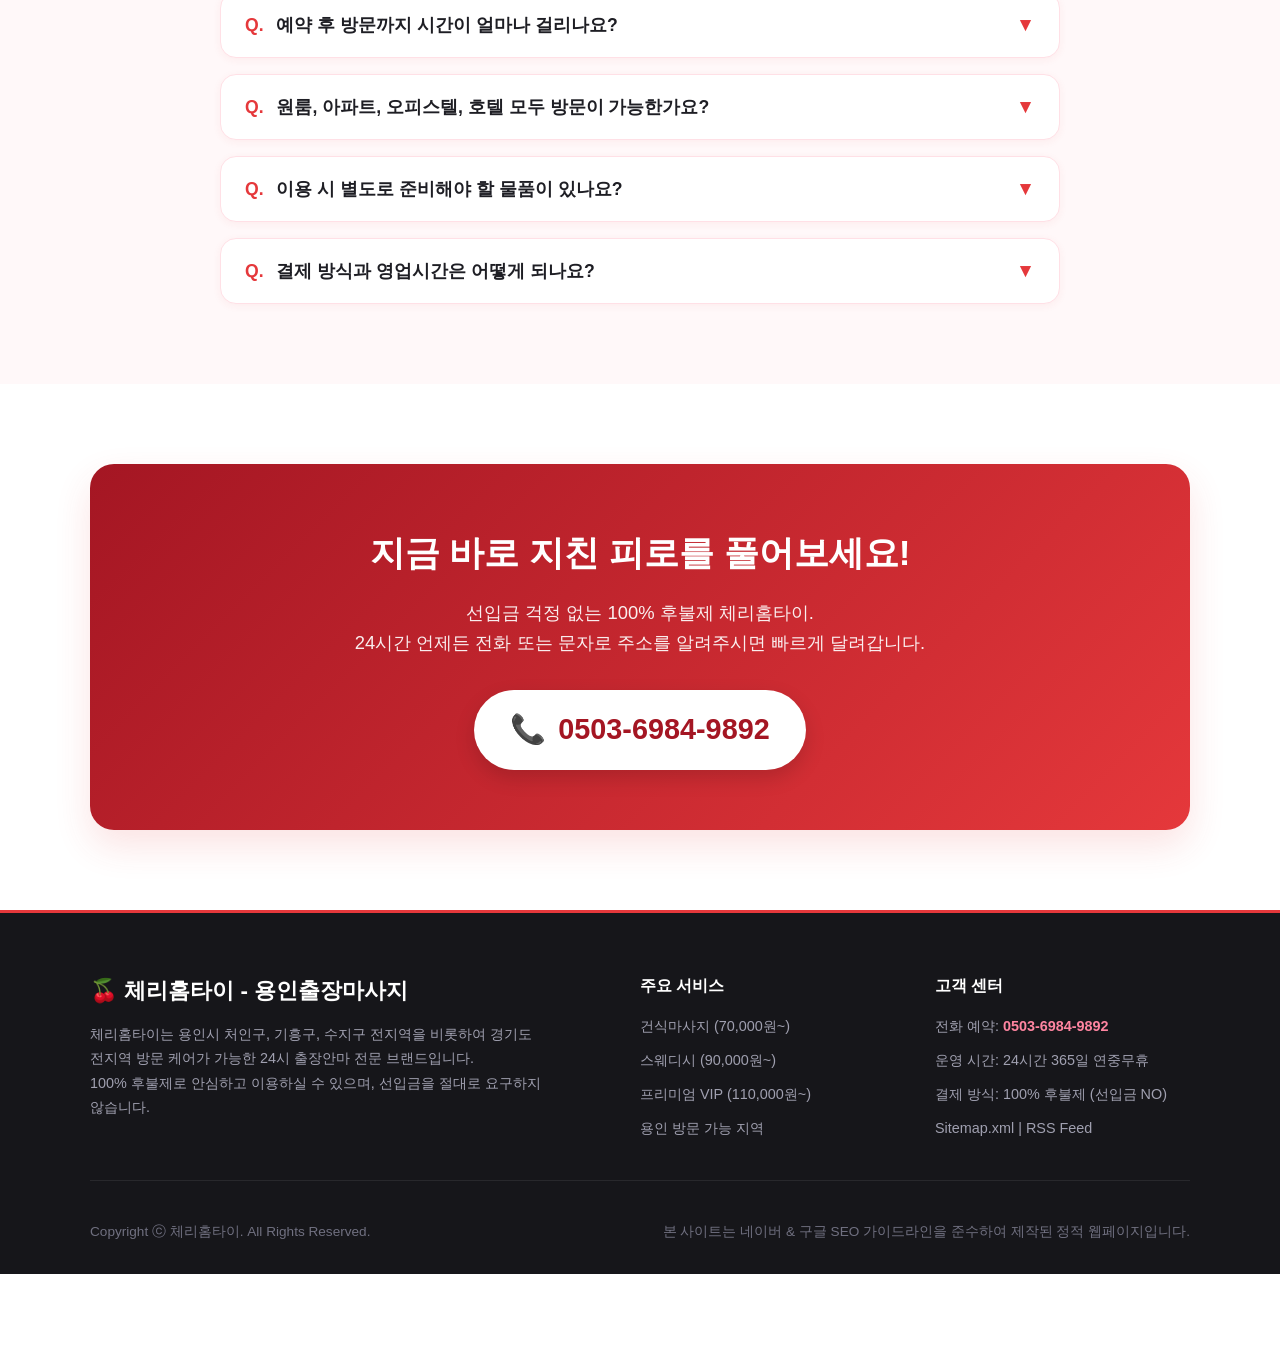
==== commit 4f0f86ae: "refactor: remove about image section and update hero style Removed the decorative image card from th" ====
--- a/index.html
+++ b/index.html
@@ -296,14 +296,6 @@
         </div>
 
         <div class="about-grid">
-          <div class="about-image-card">
-            <img src="cherryhomethai.png" alt="용인출장마사지 100%후불제 24시 체리홈타이 대표 이미지" class="brand-showcase-img" loading="eager" width="600" height="320">
-            <div class="about-image-caption">
-              <strong>🍒 체리홈타이 24시 방문안마 전문 케어</strong>
-              <p>선입금 없는 100% 후불제 용인 전지역 30분 신속 방문</p>
-            </div>
-          </div>
-
           <div class="about-text">
             <h3>지친 피로를 내 집에서 편안하게 풀어주는 프리미엄 서비스</h3>
             <p>
--- a/style.css
+++ b/style.css
@@ -190,7 +190,7 @@
 /* Hero Section */
 .hero-section {
   position: relative;
-  background-image: linear-gradient(to right, rgba(255, 255, 255, 0.55), rgba(255, 255, 255, 0.75)), url('cherryhomethai.png');
+  background-image: linear-gradient(135deg, rgba(255, 255, 255, 0.75) 0%, rgba(255, 245, 247, 0.82) 100%), url('/cherryhomethai.png');
   background-size: cover;
   background-position: center;
   background-repeat: no-repeat;
@@ -407,47 +407,6 @@
   grid-template-columns: 1fr 1fr;
   gap: 40px;
   align-items: center;
-}
-
-.about-image-card {
-  background: var(--bg-card);
-  border-radius: var(--radius-lg);
-  overflow: hidden;
-  border: 1px solid var(--border-light);
-  box-shadow: var(--shadow-md);
-  transition: transform 0.2s ease, box-shadow 0.2s ease;
-}
-
-.about-image-card:hover {
-  transform: translateY(-2px);
-  box-shadow: var(--shadow-lg);
-}
-
-.brand-showcase-img {
-  width: 100%;
-  height: auto;
-  max-height: 320px;
-  object-fit: cover;
-  display: block;
-}
-
-.about-image-caption {
-  padding: 16px 20px;
-  background: #fff0f3;
-  border-top: 1px solid var(--pink-light);
-}
-
-.about-image-caption strong {
-  display: block;
-  font-size: 1rem;
-  color: var(--red-dark);
-  margin-bottom: 4px;
-}
-
-.about-image-caption p {
-  font-size: 0.88rem;
-  color: var(--text-muted);
-  margin: 0;
 }
 
 .about-text h3 {
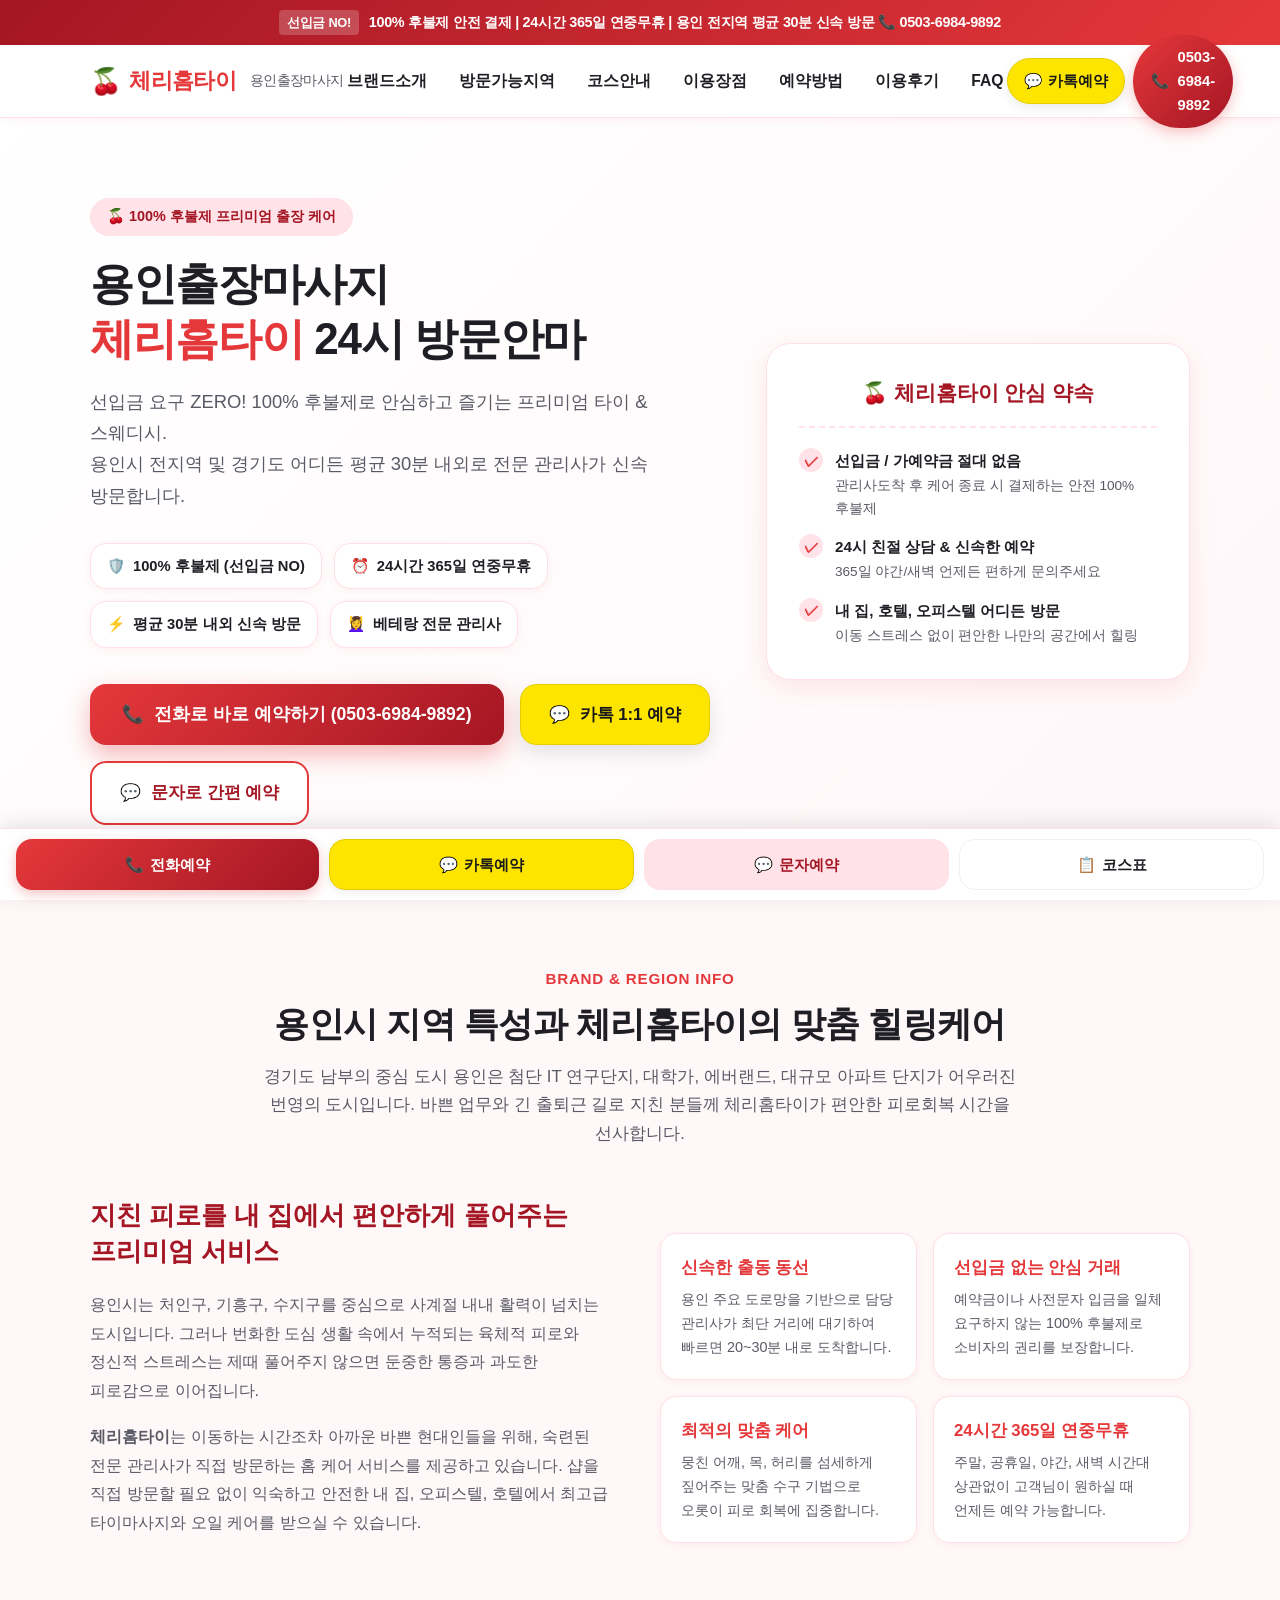
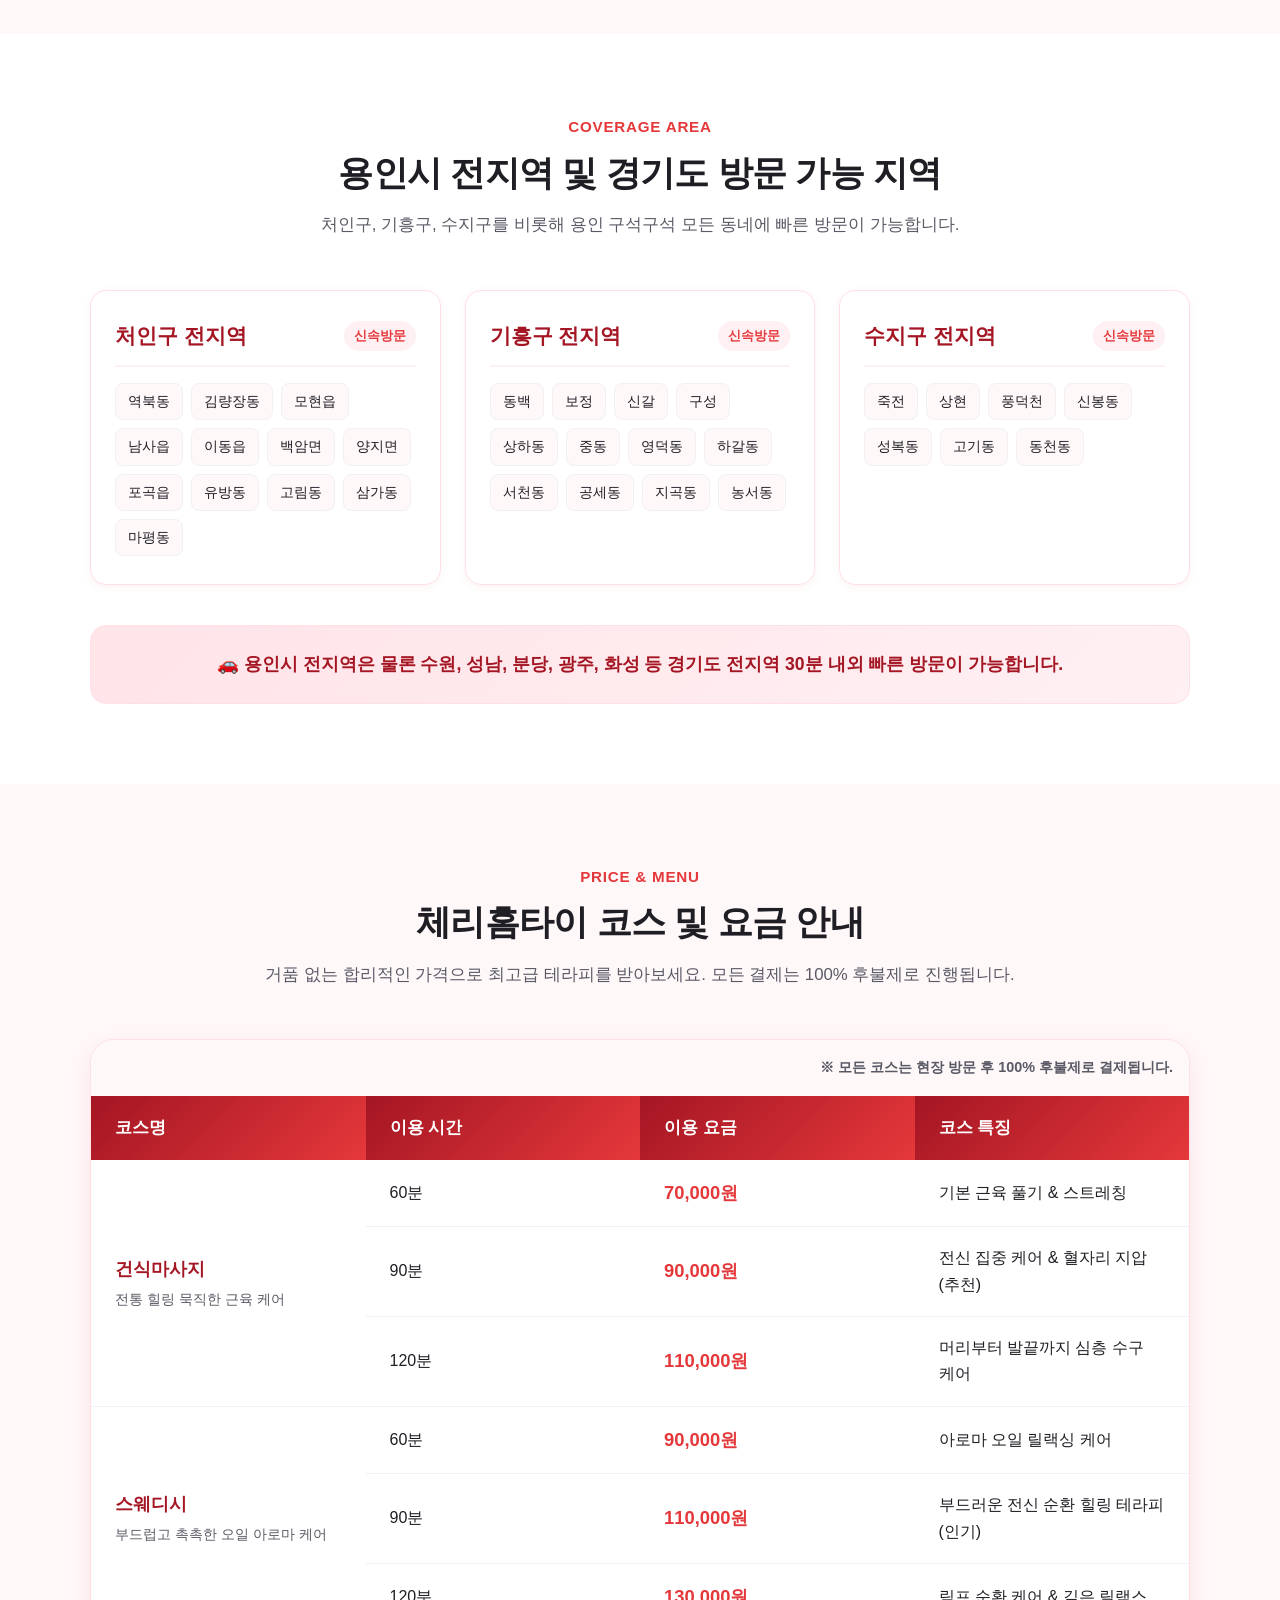
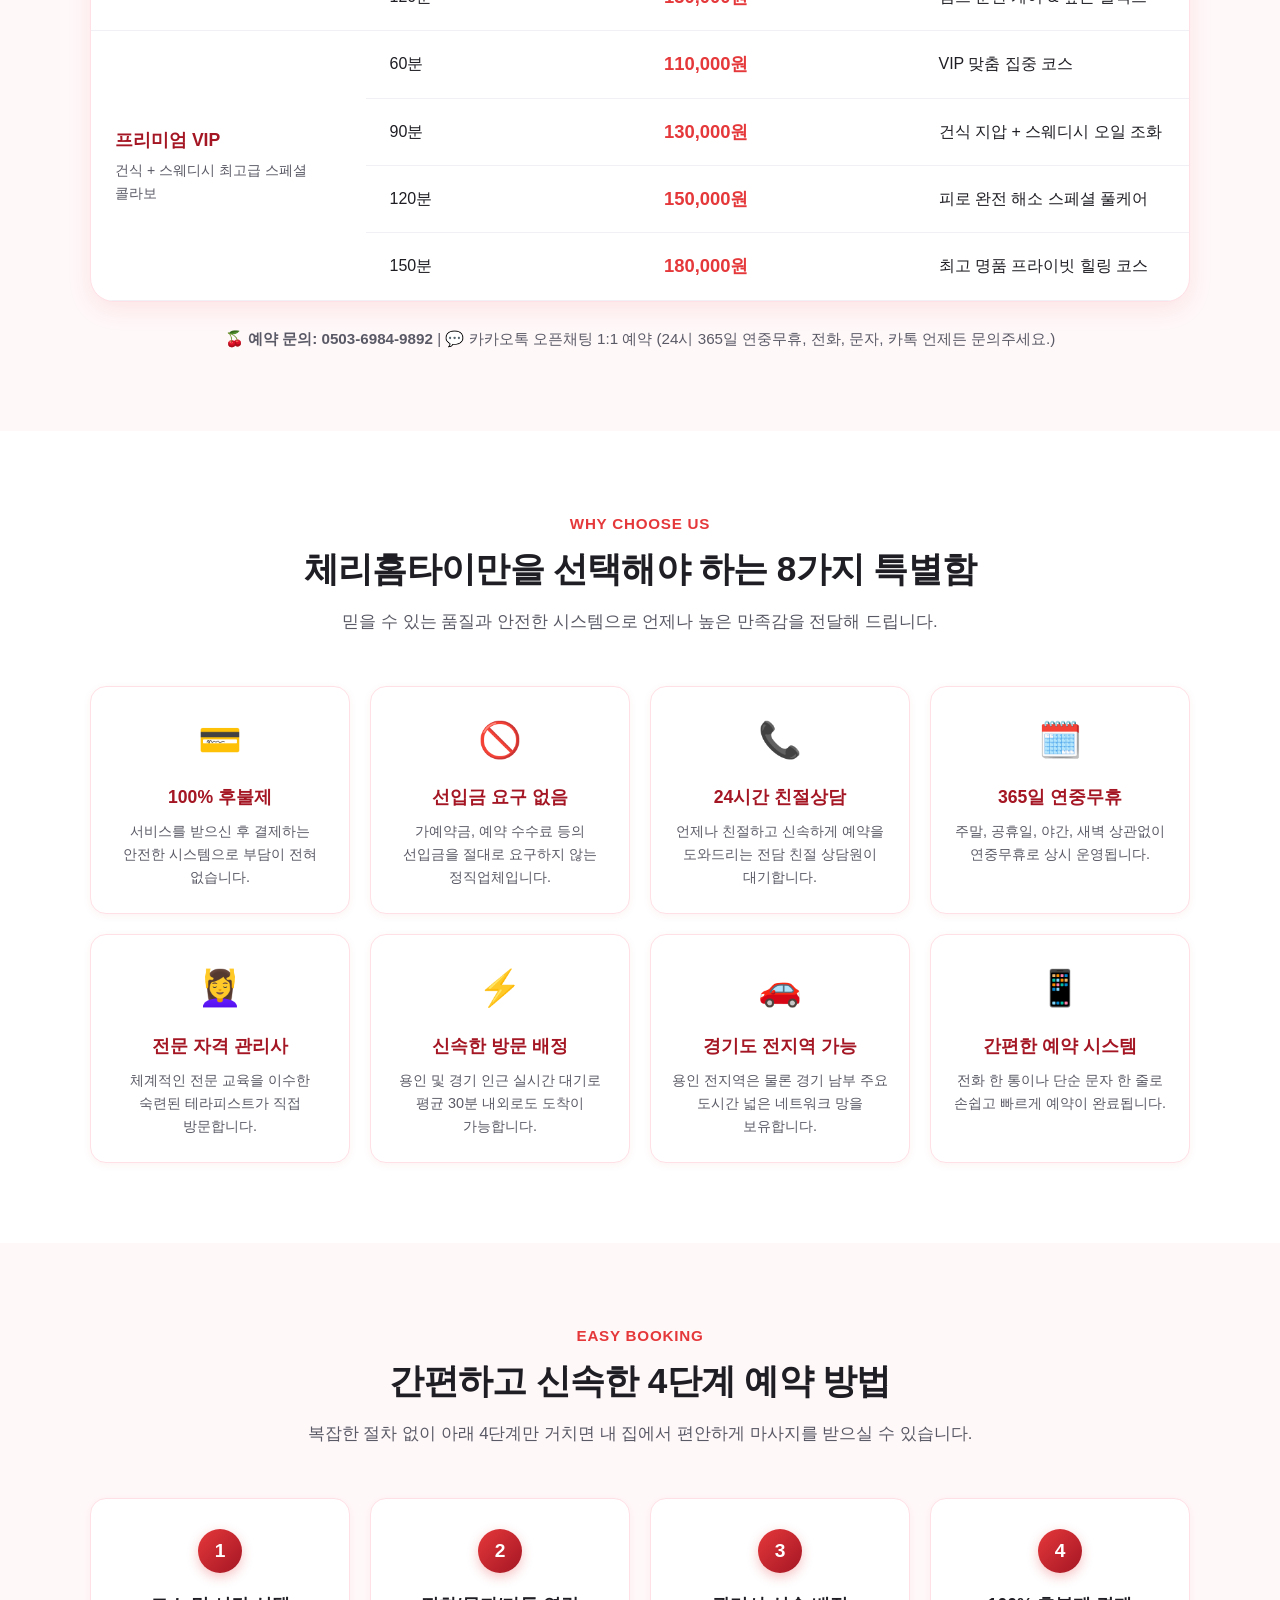
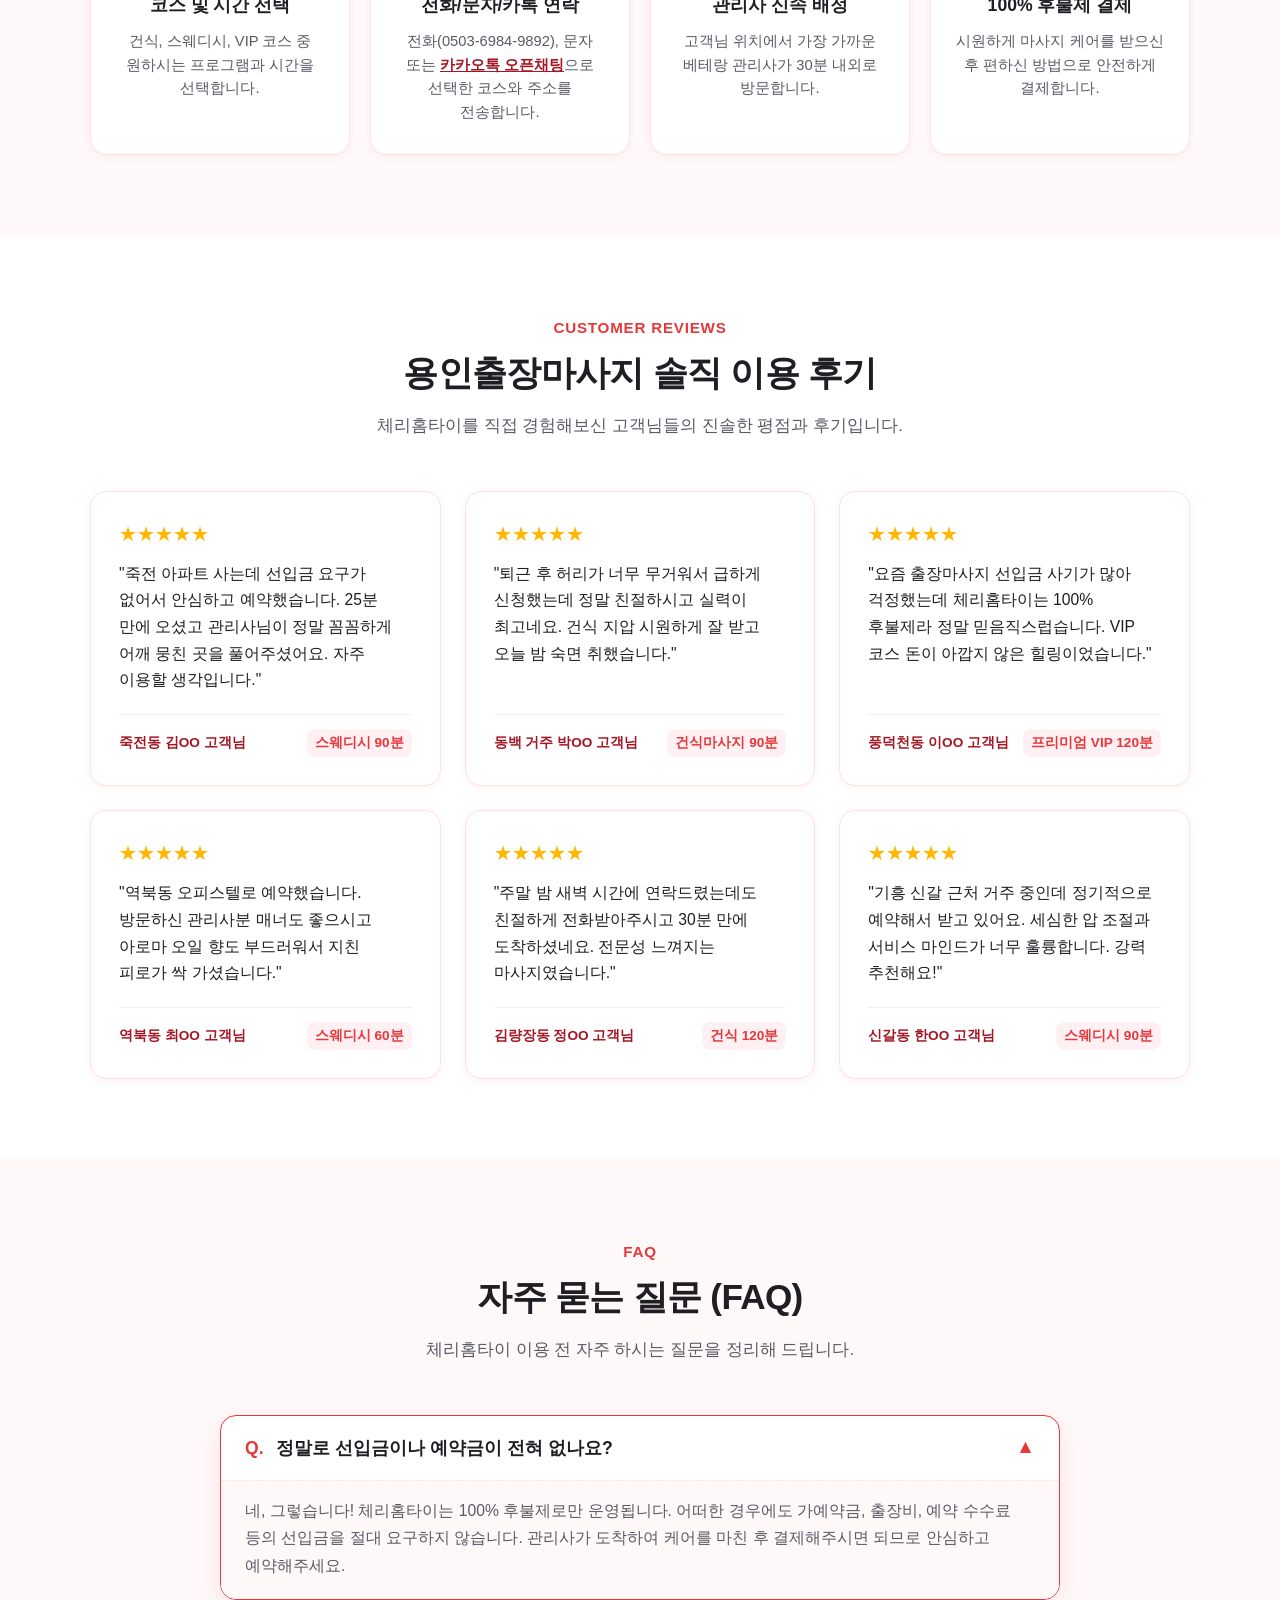
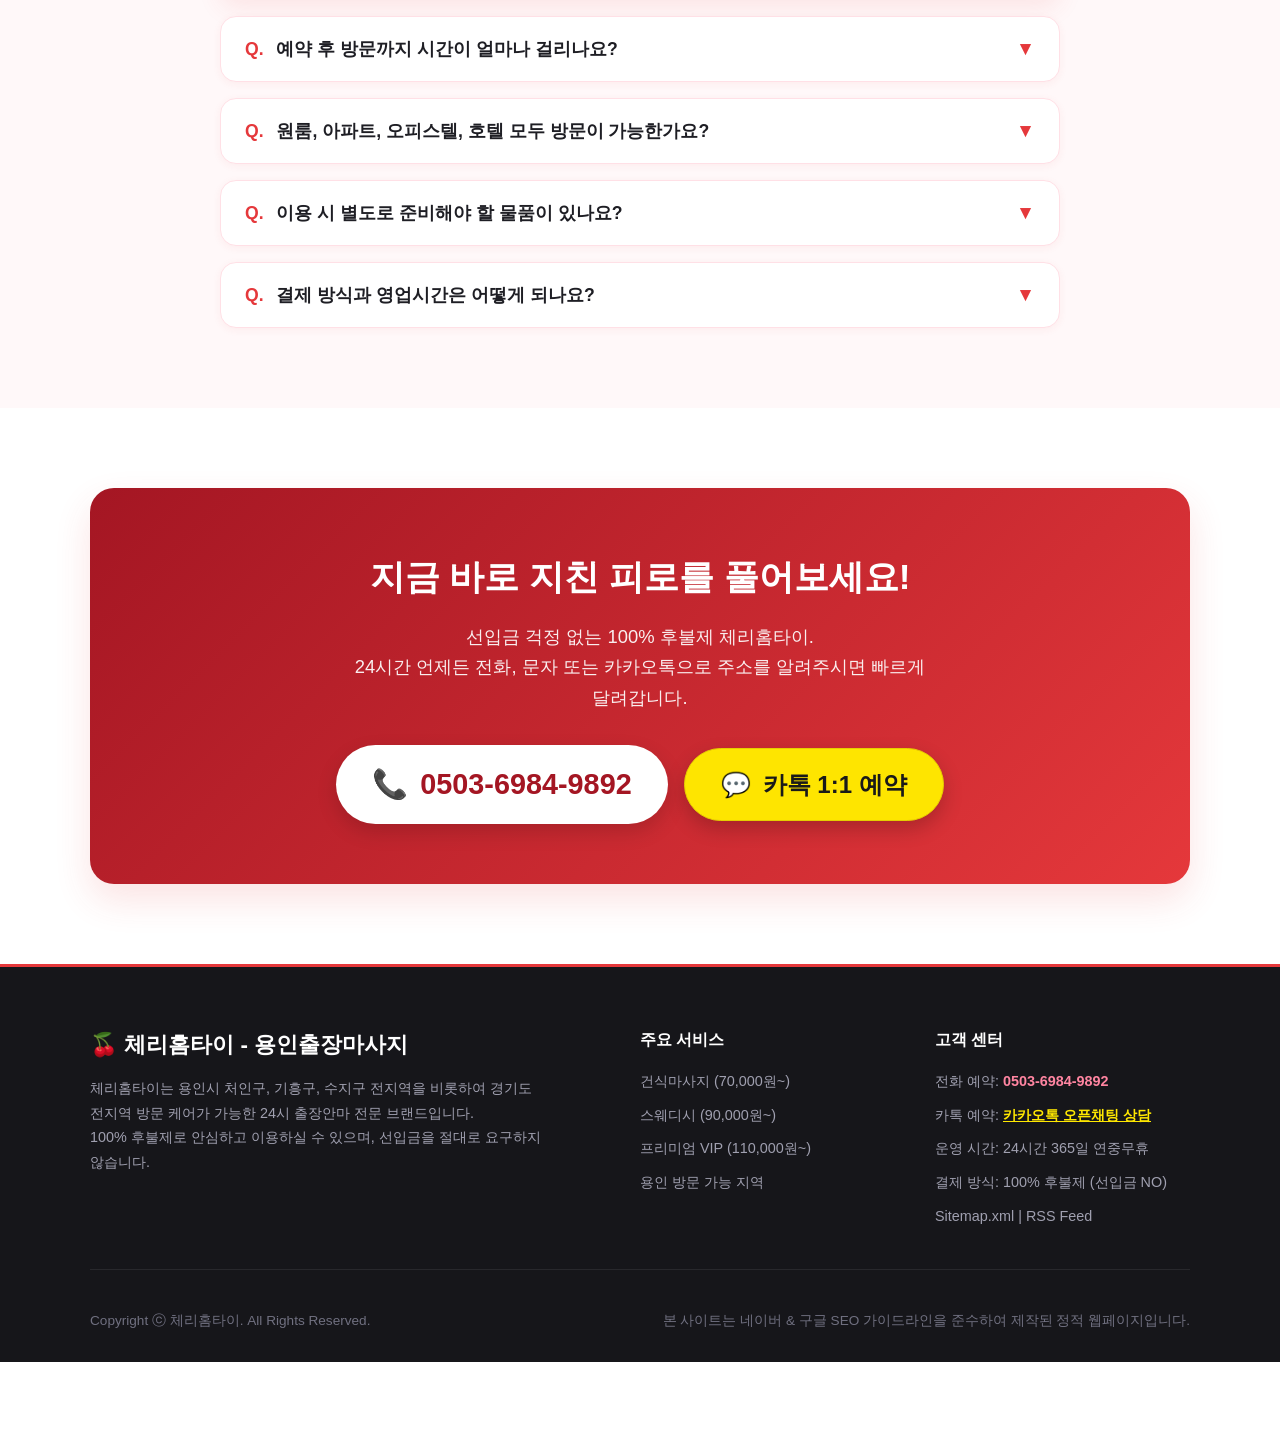
==== commit 759b4f5b: "feat: add KakaoTalk contact options and hero image Integrated KakaoTalk reservation buttons in the h" ====
--- a/index.html
+++ b/index.html
@@ -199,9 +199,14 @@
         <a href="#faq" class="nav-link">FAQ</a>
       </nav>
 
-      <a href="tel:0503-6984-9892" class="header-call-btn" title="체리홈타이 24시 전화 연결">
-        <span>📞</span> 0503-6984-9892
-      </a>
+      <div class="header-action-group" style="display: flex; align-items: center; gap: 8px;">
+        <a href="https://open.kakao.com/o/s3zuwACi" target="_blank" rel="noopener noreferrer" class="header-kakao-btn" title="체리홈타이 카카오톡 예약 문의">
+          <span>💬</span> 카톡예약
+        </a>
+        <a href="tel:0503-6984-9892" class="header-call-btn" title="체리홈타이 24시 전화 연결">
+          <span>📞</span> 0503-6984-9892
+        </a>
+      </div>
 
       <button class="mobile-menu-btn" id="mobileMenuBtn" aria-label="모바일 메뉴 열기" aria-expanded="false">
         ☰
@@ -246,6 +251,9 @@
             <a href="tel:0503-6984-9892" class="btn-primary" title="전화로 바로 예약하기">
               <span>📞</span> 전화로 바로 예약하기 (0503-6984-9892)
             </a>
+            <a href="https://open.kakao.com/o/s3zuwACi" target="_blank" rel="noopener noreferrer" class="btn-kakao" title="카카오톡 오픈채팅으로 1:1 예약하기">
+              <span>💬</span> 카톡 1:1 예약
+            </a>
             <a href="sms:0503-6984-9892?body=용인출장마사지%20예약문의%20드립니다." class="btn-secondary" title="문자로 간편 예약하기">
               <span>💬</span> 문자로 간편 예약
             </a>
@@ -253,6 +261,10 @@
         </div>
 
         <div class="hero-card">
+          <!-- Mobile Only Image Above 체리홈타이 안심 약속 -->
+          <div class="mobile-hero-img-box">
+            <img src="cherryhomethai.png" alt="체리홈타이 용인출장마사지 전문 관리사가 방문 마사지 서비스를 제공하는 모습" width="1200" height="630" loading="eager" decoding="async">
+          </div>
           <div class="hero-card-header">
             <h3>🍒 체리홈타이 안심 약속</h3>
           </div>
@@ -502,8 +514,114 @@
           </table>
         </div>
 
+        <!-- Mobile Dedicated Course Cards (Optimized for Mobile View) -->
+        <div class="mobile-course-list">
+          <!-- 건식마사지 -->
+          <div class="mobile-course-card">
+            <div class="mobile-course-header">
+              <span class="mobile-course-badge">건식마사지</span>
+              <span class="mobile-course-sub">전통 힐링 묵직한 근육 케어</span>
+            </div>
+            <div class="mobile-course-items">
+              <div class="mobile-course-row">
+                <div class="mobile-course-time-wrap">
+                  <span class="mobile-time-badge">60분</span>
+                  <span class="mobile-price-val">70,000원</span>
+                </div>
+                <div class="mobile-course-feat">기본 근육 풀기 &amp; 스트레칭</div>
+              </div>
+              <div class="mobile-course-row highlight">
+                <div class="mobile-course-time-wrap">
+                  <span class="mobile-time-badge">90분</span>
+                  <span class="mobile-price-val">90,000원</span>
+                  <span class="mobile-tag-recommend">추천</span>
+                </div>
+                <div class="mobile-course-feat">전신 집중 케어 &amp; 혈자리 지압</div>
+              </div>
+              <div class="mobile-course-row">
+                <div class="mobile-course-time-wrap">
+                  <span class="mobile-time-badge">120분</span>
+                  <span class="mobile-price-val">110,000원</span>
+                </div>
+                <div class="mobile-course-feat">머리부터 발끝까지 심층 수구 케어</div>
+              </div>
+            </div>
+          </div>
+
+          <!-- 스웨디시 -->
+          <div class="mobile-course-card">
+            <div class="mobile-course-header">
+              <span class="mobile-course-badge">스웨디시</span>
+              <span class="mobile-course-sub">부드럽고 촉촉한 오일 아로마 케어</span>
+            </div>
+            <div class="mobile-course-items">
+              <div class="mobile-course-row">
+                <div class="mobile-course-time-wrap">
+                  <span class="mobile-time-badge">60분</span>
+                  <span class="mobile-price-val">90,000원</span>
+                </div>
+                <div class="mobile-course-feat">아로마 오일 릴랙싱 케어</div>
+              </div>
+              <div class="mobile-course-row highlight">
+                <div class="mobile-course-time-wrap">
+                  <span class="mobile-time-badge">90분</span>
+                  <span class="mobile-price-val">110,000원</span>
+                  <span class="mobile-tag-popular">인기</span>
+                </div>
+                <div class="mobile-course-feat">부드러운 전신 순환 힐링 테라피</div>
+              </div>
+              <div class="mobile-course-row">
+                <div class="mobile-course-time-wrap">
+                  <span class="mobile-time-badge">120분</span>
+                  <span class="mobile-price-val">130,000원</span>
+                </div>
+                <div class="mobile-course-feat">림프 순환 케어 &amp; 깊은 릴랙스</div>
+              </div>
+            </div>
+          </div>
+
+          <!-- 프리미엄 VIP -->
+          <div class="mobile-course-card vip">
+            <div class="mobile-course-header vip-header">
+              <span class="mobile-course-badge vip-badge">👑 프리미엄 VIP</span>
+              <span class="mobile-course-sub">건식 + 스웨디시 최고급 스페셜 콜라보</span>
+            </div>
+            <div class="mobile-course-items">
+              <div class="mobile-course-row">
+                <div class="mobile-course-time-wrap">
+                  <span class="mobile-time-badge">60분</span>
+                  <span class="mobile-price-val">110,000원</span>
+                </div>
+                <div class="mobile-course-feat">VIP 맞춤 집중 코스</div>
+              </div>
+              <div class="mobile-course-row">
+                <div class="mobile-course-time-wrap">
+                  <span class="mobile-time-badge">90분</span>
+                  <span class="mobile-price-val">130,000원</span>
+                </div>
+                <div class="mobile-course-feat">건식 지압 + 스웨디시 오일 조화</div>
+              </div>
+              <div class="mobile-course-row highlight">
+                <div class="mobile-course-time-wrap">
+                  <span class="mobile-time-badge">120분</span>
+                  <span class="mobile-price-val">150,000원</span>
+                  <span class="mobile-tag-recommend">추천</span>
+                </div>
+                <div class="mobile-course-feat">피로 완전 해소 스페셜 풀케어</div>
+              </div>
+              <div class="mobile-course-row">
+                <div class="mobile-course-time-wrap">
+                  <span class="mobile-time-badge">150분</span>
+                  <span class="mobile-price-val">180,000원</span>
+                </div>
+                <div class="mobile-course-feat">최고 명품 프라이빗 힐링 코스</div>
+              </div>
+            </div>
+          </div>
+        </div>
+
         <p class="course-note">
-          🍒 <strong>예약 문의: 0503-6984-9892</strong> (24시 365일 연중무휴, 언제든 전화 또는 문자로 문의주세요.)
+          🍒 <strong>예약 문의: 0503-6984-9892</strong> | <a href="https://open.kakao.com/o/s3zuwACi" target="_blank" rel="noopener noreferrer" class="course-kakao-link">💬 카카오톡 오픈채팅 1:1 예약</a> (24시 365일 연중무휴, 전화, 문자, 카톡 언제든 문의주세요.)
         </p>
       </div>
     </section>
@@ -583,8 +701,8 @@
           </div>
           <div class="step-card">
             <div class="step-number">2</div>
-            <h3>전화/문자 연락</h3>
-            <p>전화(0503-6984-9892) 또는 문자로 선택한 코스와 주소를 전송합니다.</p>
+            <h3>전화/문자/카톡 연락</h3>
+            <p>전화(0503-6984-9892), 문자 또는 <a href="https://open.kakao.com/o/s3zuwACi" target="_blank" rel="noopener noreferrer" style="color:var(--red-dark); font-weight:800; text-decoration:underline;">카카오톡 오픈채팅</a>으로 선택한 코스와 주소를 전송합니다.</p>
           </div>
           <div class="step-card">
             <div class="step-number">3</div>
@@ -780,11 +898,16 @@
           <h2>지금 바로 지친 피로를 풀어보세요!</h2>
           <p>
             선입금 걱정 없는 100% 후불제 체리홈타이.<br>
-            24시간 언제든 전화 또는 문자로 주소를 알려주시면 빠르게 달려갑니다.
+            24시간 언제든 전화, 문자 또는 카카오톡으로 주소를 알려주시면 빠르게 달려갑니다.
           </p>
-          <a href="tel:0503-6984-9892" class="cta-banner-phone" title="체리홈타이 전화 예약하기">
-            <span>📞</span> 0503-6984-9892
-          </a>
+          <div class="cta-banner-buttons">
+            <a href="tel:0503-6984-9892" class="cta-banner-phone" title="체리홈타이 전화 예약하기">
+              <span>📞</span> 0503-6984-9892
+            </a>
+            <a href="https://open.kakao.com/o/s3zuwACi" target="_blank" rel="noopener noreferrer" class="cta-banner-kakao" title="체리홈타이 카카오톡 예약하기">
+              <span>💬</span> 카톡 1:1 예약
+            </a>
+          </div>
         </div>
       </div>
     </section>
@@ -816,6 +939,7 @@
           <h4 class="footer-links-title">고객 센터</h4>
           <ul class="footer-nav-list">
             <li>전화 예약: <strong style="color: var(--pink-accent);">0503-6984-9892</strong></li>
+            <li>카톡 예약: <a href="https://open.kakao.com/o/s3zuwACi" target="_blank" rel="noopener noreferrer" style="color: #FFE800; font-weight: 700; text-decoration: underline;">카카오톡 오픈채팅 상담</a></li>
             <li>운영 시간: 24시간 365일 연중무휴</li>
             <li>결제 방식: 100% 후불제 (선입금 NO)</li>
             <li><a href="sitemap.xml" target="_blank">Sitemap.xml</a> | <a href="rss.xml" target="_blank">RSS Feed</a></li>
@@ -834,6 +958,9 @@
   <div class="mobile-sticky-bar">
     <a href="tel:0503-6984-9892" class="mobile-sticky-btn btn-call" title="전화 연결">
       <span>📞</span> 전화예약
+    </a>
+    <a href="https://open.kakao.com/o/s3zuwACi" target="_blank" rel="noopener noreferrer" class="mobile-sticky-btn btn-kakao" title="카톡 예약">
+      <span>💬</span> 카톡예약
     </a>
     <a href="sms:0503-6984-9892?body=용인출장마사지%20예약문의%20드립니다." class="mobile-sticky-btn btn-sms" title="문자 예약">
       <span>💬</span> 문자예약
--- a/style.css
+++ b/style.css
@@ -140,6 +140,19 @@
   display: inline-block;
 }
 
+/* Screen Reader / SEO Image Utility */
+.sr-only {
+  position: absolute;
+  width: 1px;
+  height: 1px;
+  padding: 0;
+  margin: -1px;
+  overflow: hidden;
+  clip: rect(0, 0, 0, 0);
+  white-space: nowrap;
+  border: 0;
+}
+
 .nav-menu {
   display: flex;
   align-items: center;
@@ -164,17 +177,40 @@
   gap: 8px;
   background: linear-gradient(135deg, var(--red-main), var(--red-dark));
   color: #FFFFFF;
-  padding: 10px 20px;
+  padding: 10px 18px;
   border-radius: var(--radius-full);
   font-weight: 700;
-  font-size: 0.95rem;
+  font-size: 0.92rem;
   box-shadow: 0 4px 14px rgba(229, 56, 59, 0.3);
   transition: all 0.25s ease;
+  text-decoration: none;
 }
 
 .header-call-btn:hover {
   transform: translateY(-2px);
   box-shadow: 0 6px 18px rgba(229, 56, 59, 0.4);
+}
+
+.header-kakao-btn {
+  display: inline-flex;
+  align-items: center;
+  gap: 6px;
+  background: #FEE500;
+  color: #191919;
+  padding: 10px 16px;
+  border-radius: var(--radius-full);
+  font-weight: 800;
+  font-size: 0.92rem;
+  box-shadow: 0 4px 12px rgba(0, 0, 0, 0.08);
+  transition: all 0.25s ease;
+  text-decoration: none;
+  border: 1px solid #E5CE00;
+}
+
+.header-kakao-btn:hover {
+  background: #fada0a;
+  transform: translateY(-2px);
+  box-shadow: 0 6px 16px rgba(0, 0, 0, 0.12);
 }
 
 .mobile-menu-btn {
@@ -312,6 +348,30 @@
   transform: translateY(-2px);
 }
 
+.btn-kakao {
+  display: inline-flex;
+  align-items: center;
+  justify-content: center;
+  gap: 10px;
+  background: #FEE500;
+  color: #191919;
+  padding: 16px 28px;
+  border-radius: var(--radius-md);
+  font-size: 1.05rem;
+  font-weight: 800;
+  box-shadow: 0 8px 20px rgba(0, 0, 0, 0.1);
+  transition: all 0.25s ease;
+  border: 1px solid #E5CE00;
+  cursor: pointer;
+  text-decoration: none;
+}
+
+.btn-kakao:hover {
+  background: #fada0a;
+  transform: translateY(-2px);
+  box-shadow: 0 12px 24px rgba(0, 0, 0, 0.15);
+}
+
 .hero-card {
   background: var(--bg-card);
   border: 1px solid var(--border-light);
@@ -596,6 +656,15 @@
   margin-top: 16px;
 }
 
+/* Mobile-only elements (Hidden on Desktop) */
+.mobile-hero-img-box {
+  display: none;
+}
+
+.mobile-course-list {
+  display: none;
+}
+
 /* Advantages Grid */
 .advantages-grid {
   display: grid;
@@ -850,6 +919,35 @@
 }
 
 .cta-banner-phone:hover {
+  transform: scale(1.04);
+}
+
+.cta-banner-buttons {
+  display: flex;
+  align-items: center;
+  justify-content: center;
+  gap: 16px;
+  flex-wrap: wrap;
+}
+
+.cta-banner-kakao {
+  display: inline-flex;
+  align-items: center;
+  gap: 12px;
+  background: #FEE500;
+  color: #191919;
+  font-size: 1.5rem;
+  font-weight: 900;
+  padding: 16px 36px;
+  border-radius: var(--radius-full);
+  box-shadow: 0 8px 20px rgba(0, 0, 0, 0.2);
+  transition: transform 0.25s ease;
+  text-decoration: none;
+  border: 1px solid #E5CE00;
+}
+
+.cta-banner-kakao:hover {
+  background: #fada0a;
   transform: scale(1.04);
 }
 
@@ -943,6 +1041,13 @@
   background: linear-gradient(135deg, var(--red-main), var(--red-dark));
   color: #FFFFFF;
   box-shadow: 0 4px 12px rgba(229, 56, 59, 0.3);
+}
+
+.mobile-sticky-btn.btn-kakao {
+  background: #FEE500;
+  color: #191919;
+  border: 1px solid #E5CE00;
+  box-shadow: 0 2px 8px rgba(0, 0, 0, 0.08);
 }
 
 .mobile-sticky-btn.btn-sms {
@@ -1009,6 +1114,29 @@
 }
 
 @media (max-width: 768px) {
+  /* 1. Mobile Hero modifications (PC remains untouched!) */
+  .hero-section {
+    background-image: none !important;
+    background-color: #FFF0F3 !important;
+  }
+
+  .mobile-hero-img-box {
+    display: block;
+    width: 100%;
+    margin-bottom: 16px;
+    border-radius: var(--radius-md);
+    overflow: hidden;
+    border: 1px solid var(--border-light);
+    box-shadow: var(--shadow-sm);
+  }
+
+  .mobile-hero-img-box img {
+    width: 100%;
+    height: auto;
+    display: block;
+    object-fit: cover;
+  }
+
   .nav-menu {
     display: none; /* Collapsed on mobile, toggleable via JS */
     position: absolute;
@@ -1045,12 +1173,128 @@
   .reviews-grid {
     grid-template-columns: 1fr;
   }
+
+  /* 2. Mobile Course section - Dedicated Card Layout */
   .course-table-container {
-    overflow-x: auto;
-  }
-  .course-table {
-    min-width: 580px;
-  }
+    display: none !important;
+  }
+
+  .mobile-course-list {
+    display: flex;
+    flex-direction: column;
+    gap: 18px;
+    margin-bottom: 24px;
+  }
+
+  .mobile-course-card {
+    background: var(--bg-card);
+    border: 1px solid var(--border-light);
+    border-radius: var(--radius-lg);
+    box-shadow: var(--shadow-sm);
+    overflow: hidden;
+  }
+
+  .mobile-course-card.vip {
+    border: 1.5px solid #FFD0D8;
+    box-shadow: 0 4px 16px rgba(229, 56, 59, 0.12);
+  }
+
+  .mobile-course-header {
+    padding: 14px 18px;
+    background: linear-gradient(135deg, #FFF0F3, #FFE4E8);
+    border-bottom: 1px solid var(--border-light);
+  }
+
+  .mobile-course-header.vip-header {
+    background: linear-gradient(135deg, var(--red-dark), var(--red-main));
+  }
+
+  .mobile-course-badge {
+    font-size: 1.2rem;
+    font-weight: 800;
+    color: var(--red-dark);
+    display: block;
+  }
+
+  .mobile-course-badge.vip-badge {
+    color: #FFFFFF;
+  }
+
+  .mobile-course-sub {
+    font-size: 0.85rem;
+    color: var(--text-muted);
+    display: block;
+    margin-top: 3px;
+  }
+
+  .vip-header .mobile-course-sub {
+    color: #FFD6DC;
+  }
+
+  .mobile-course-items {
+    padding: 10px 16px;
+  }
+
+  .mobile-course-row {
+    padding: 12px 0;
+    border-bottom: 1px dashed var(--border-subtle);
+  }
+
+  .mobile-course-row:last-child {
+    border-bottom: none;
+  }
+
+  .mobile-course-row.highlight {
+    background: #FFF8F9;
+    padding: 10px 10px;
+    margin: 4px -6px;
+    border-radius: var(--radius-sm);
+  }
+
+  .mobile-course-time-wrap {
+    display: flex;
+    align-items: center;
+    gap: 10px;
+    margin-bottom: 4px;
+  }
+
+  .mobile-time-badge {
+    background: var(--pink-light);
+    color: var(--red-dark);
+    font-size: 0.88rem;
+    font-weight: 800;
+    padding: 3px 10px;
+    border-radius: var(--radius-sm);
+    border: 1px solid var(--border-light);
+  }
+
+  .mobile-price-val {
+    font-size: 1.15rem;
+    font-weight: 900;
+    color: var(--red-main);
+  }
+
+  .mobile-tag-recommend,
+  .mobile-tag-popular {
+    font-size: 0.75rem;
+    font-weight: 800;
+    padding: 2px 8px;
+    border-radius: var(--radius-full);
+    background: var(--red-main);
+    color: #FFFFFF;
+    margin-left: auto;
+  }
+
+  .mobile-tag-popular {
+    background: #E63946;
+  }
+
+  .mobile-course-feat {
+    font-size: 0.88rem;
+    color: var(--text-muted);
+    line-height: 1.4;
+  }
+
   .cta-banner {
     padding: 40px 20px;
   }
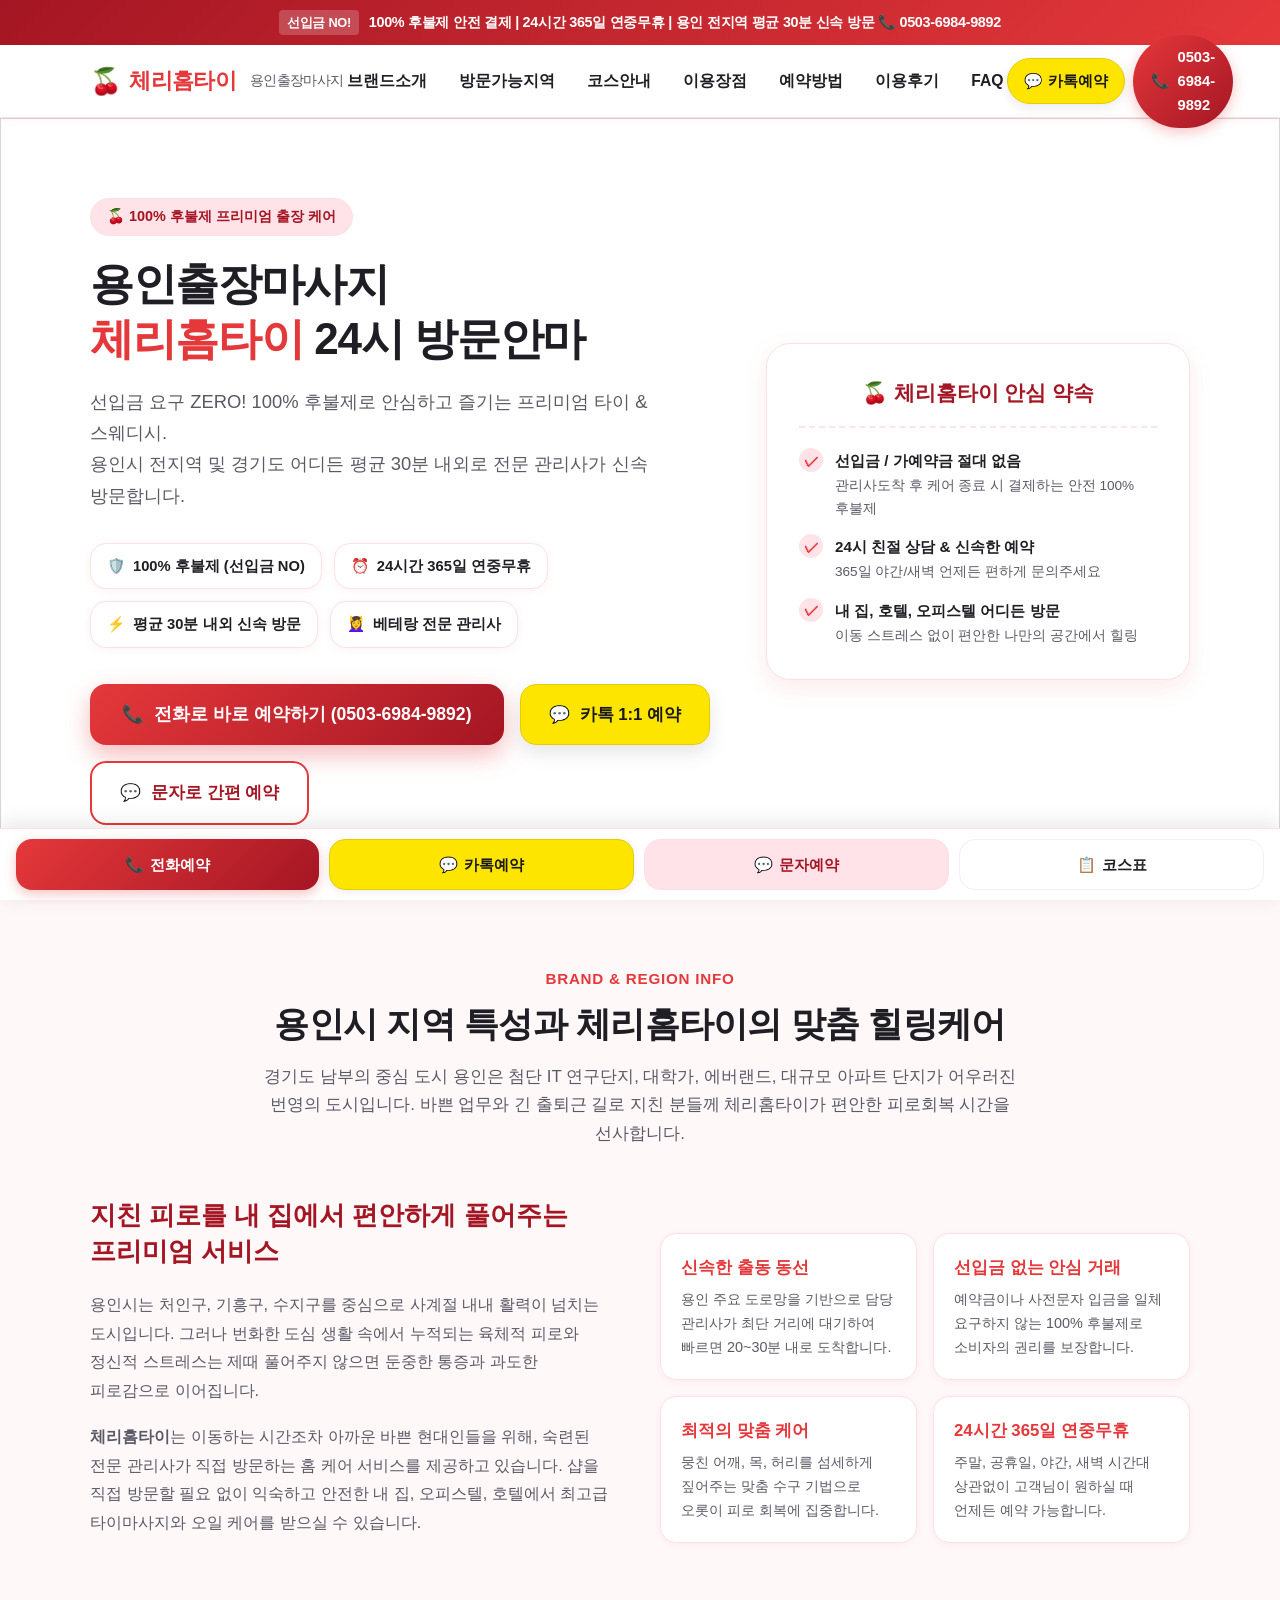
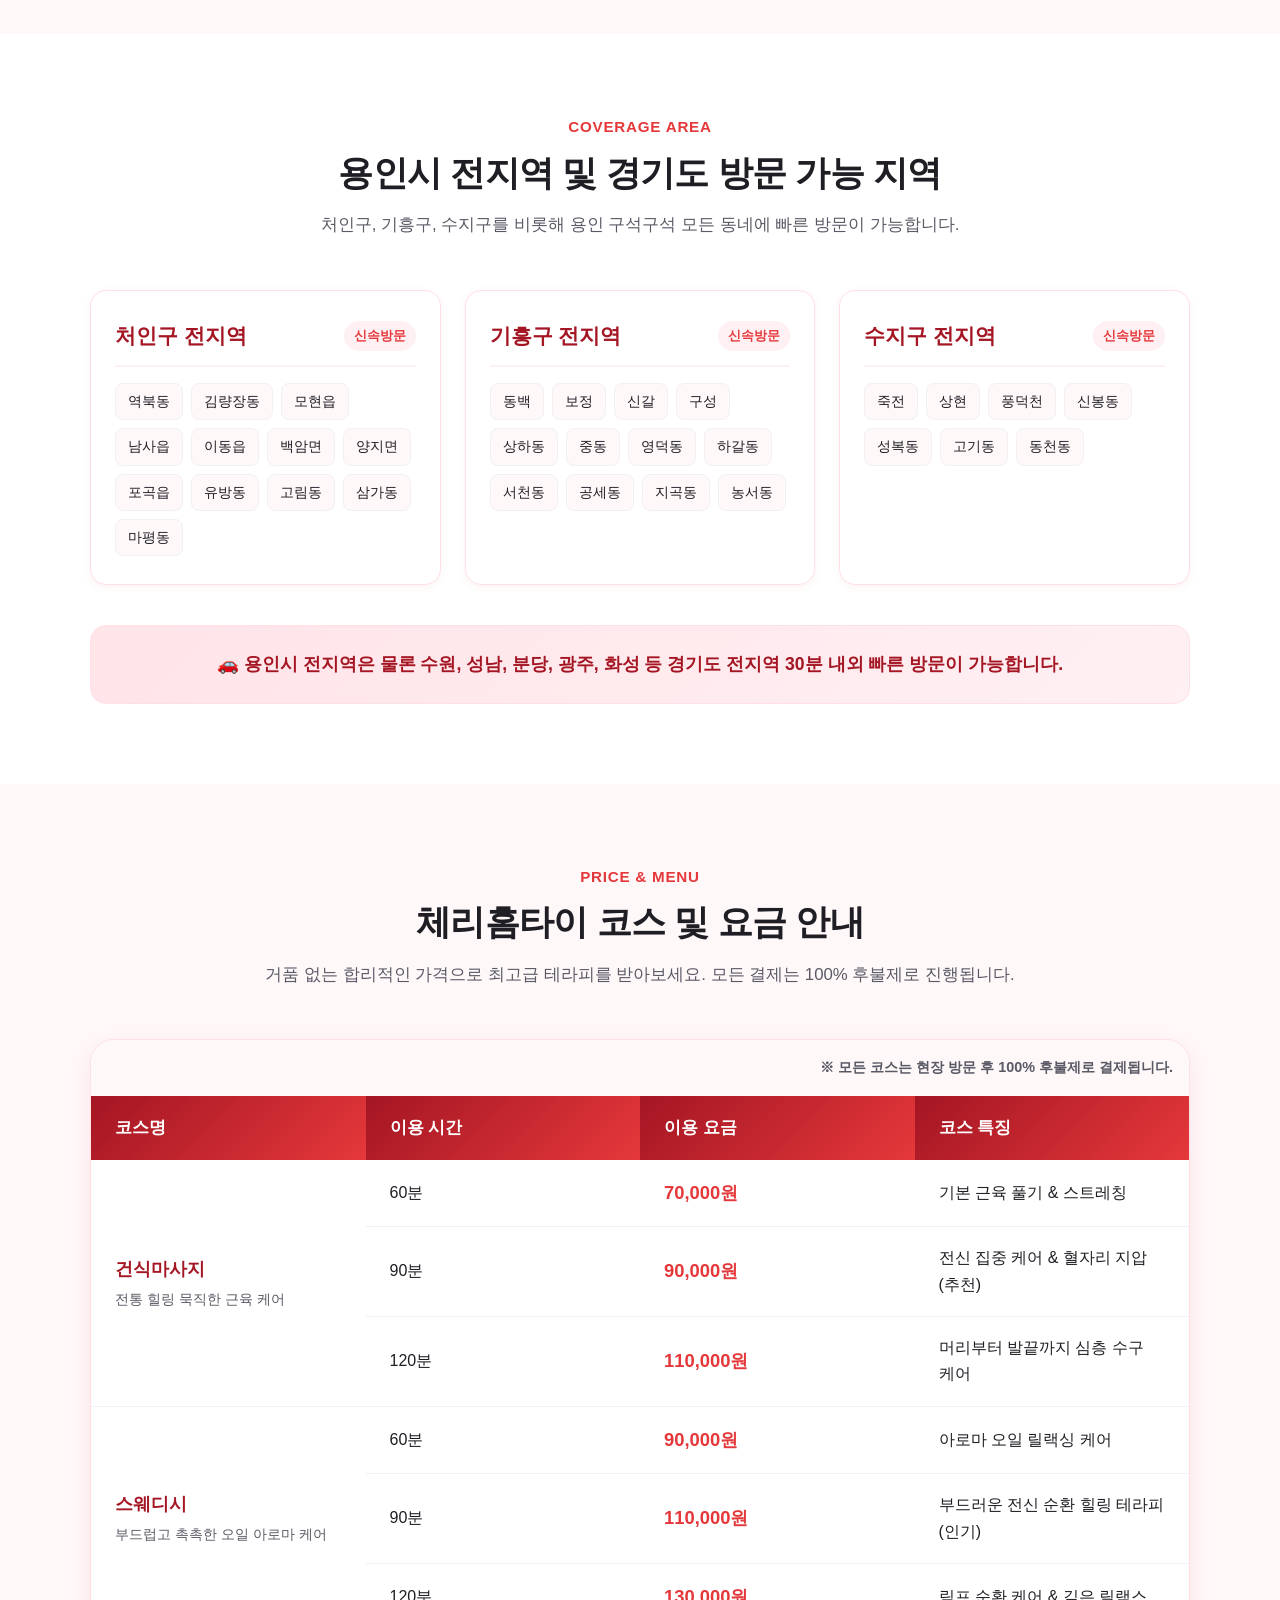
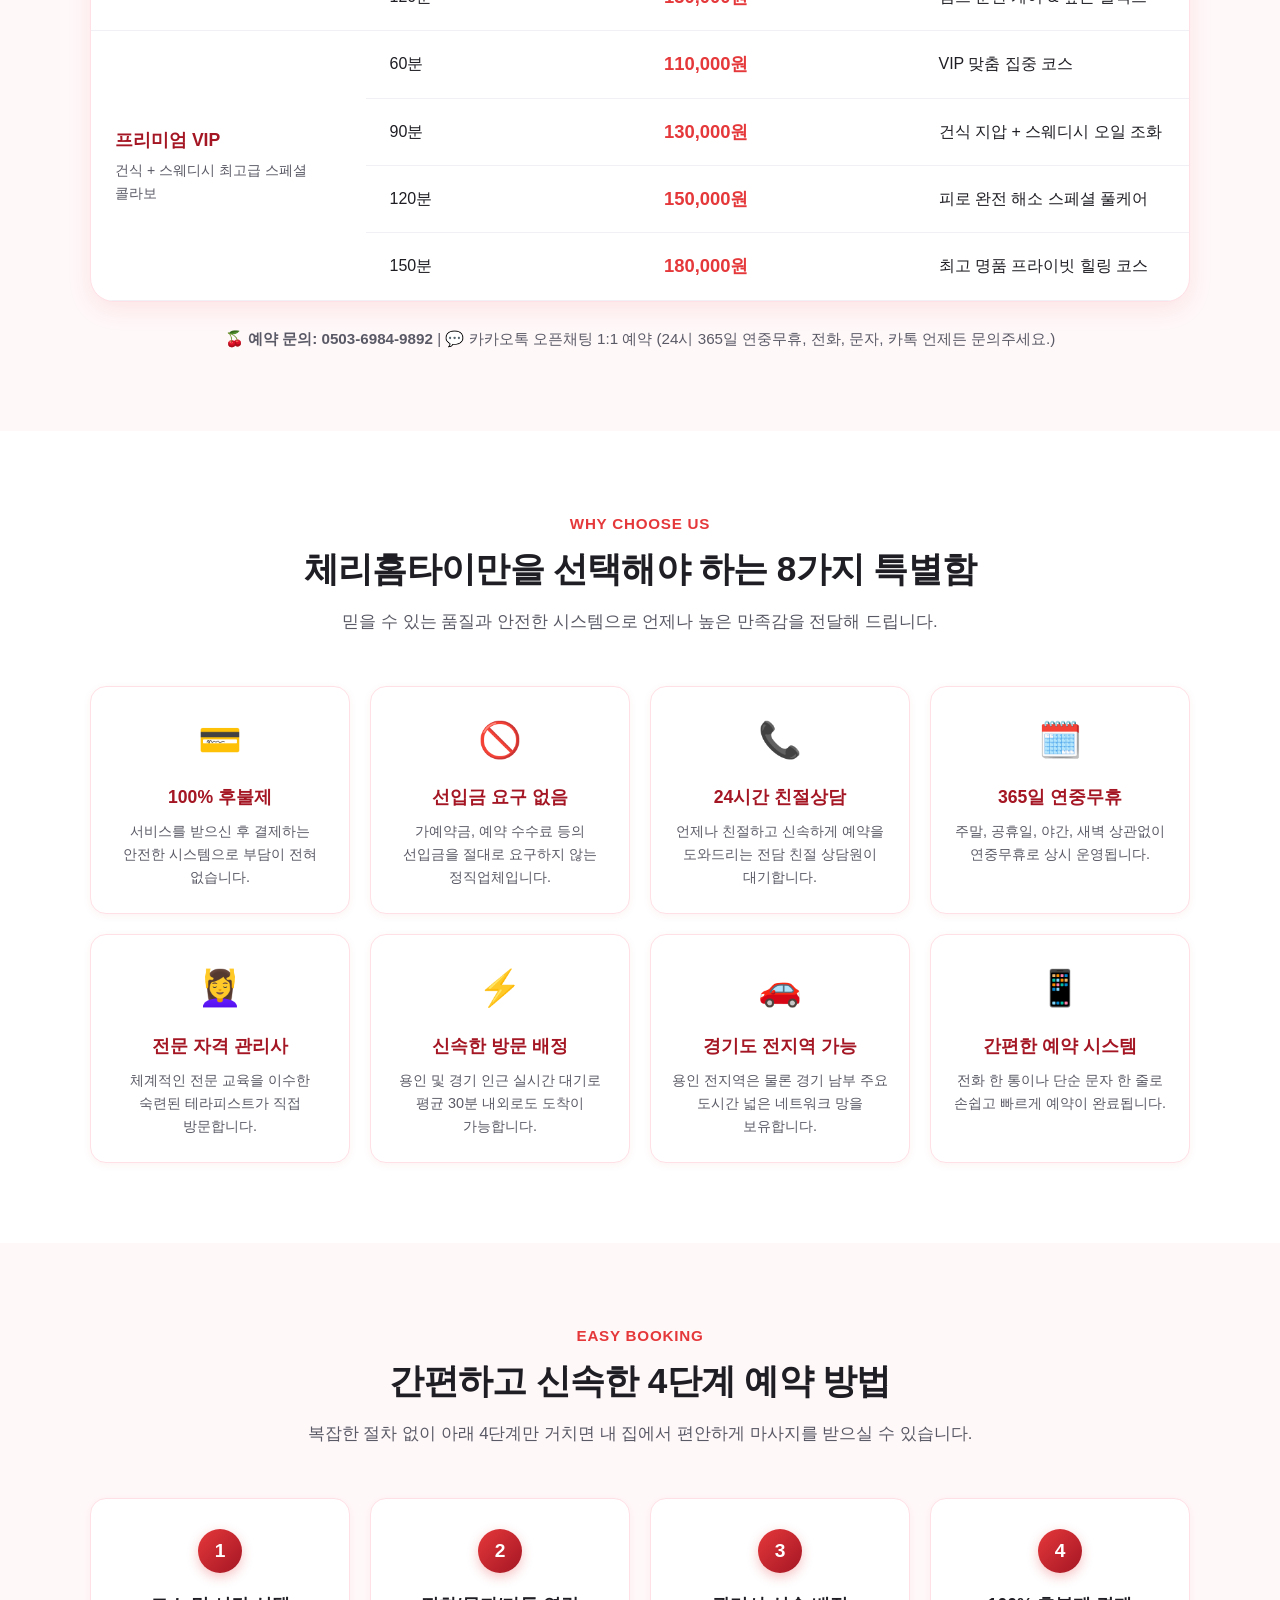
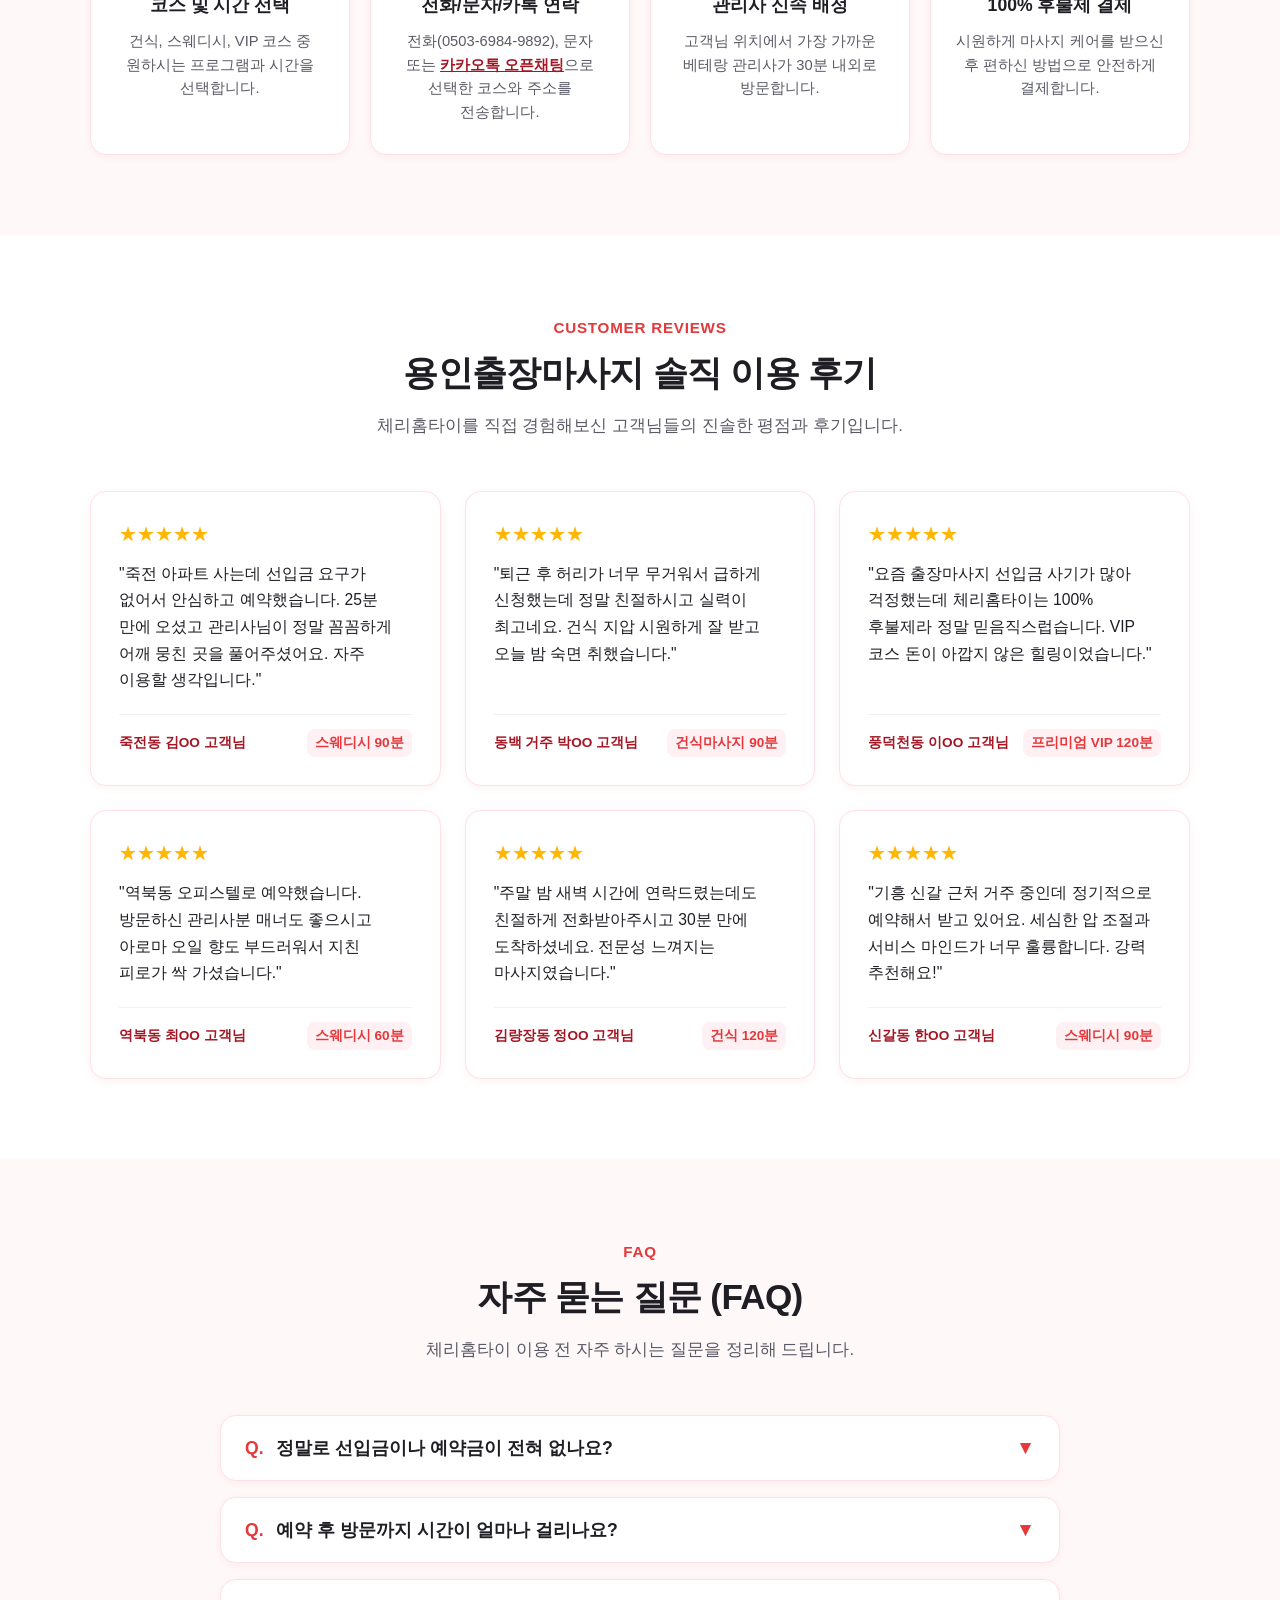
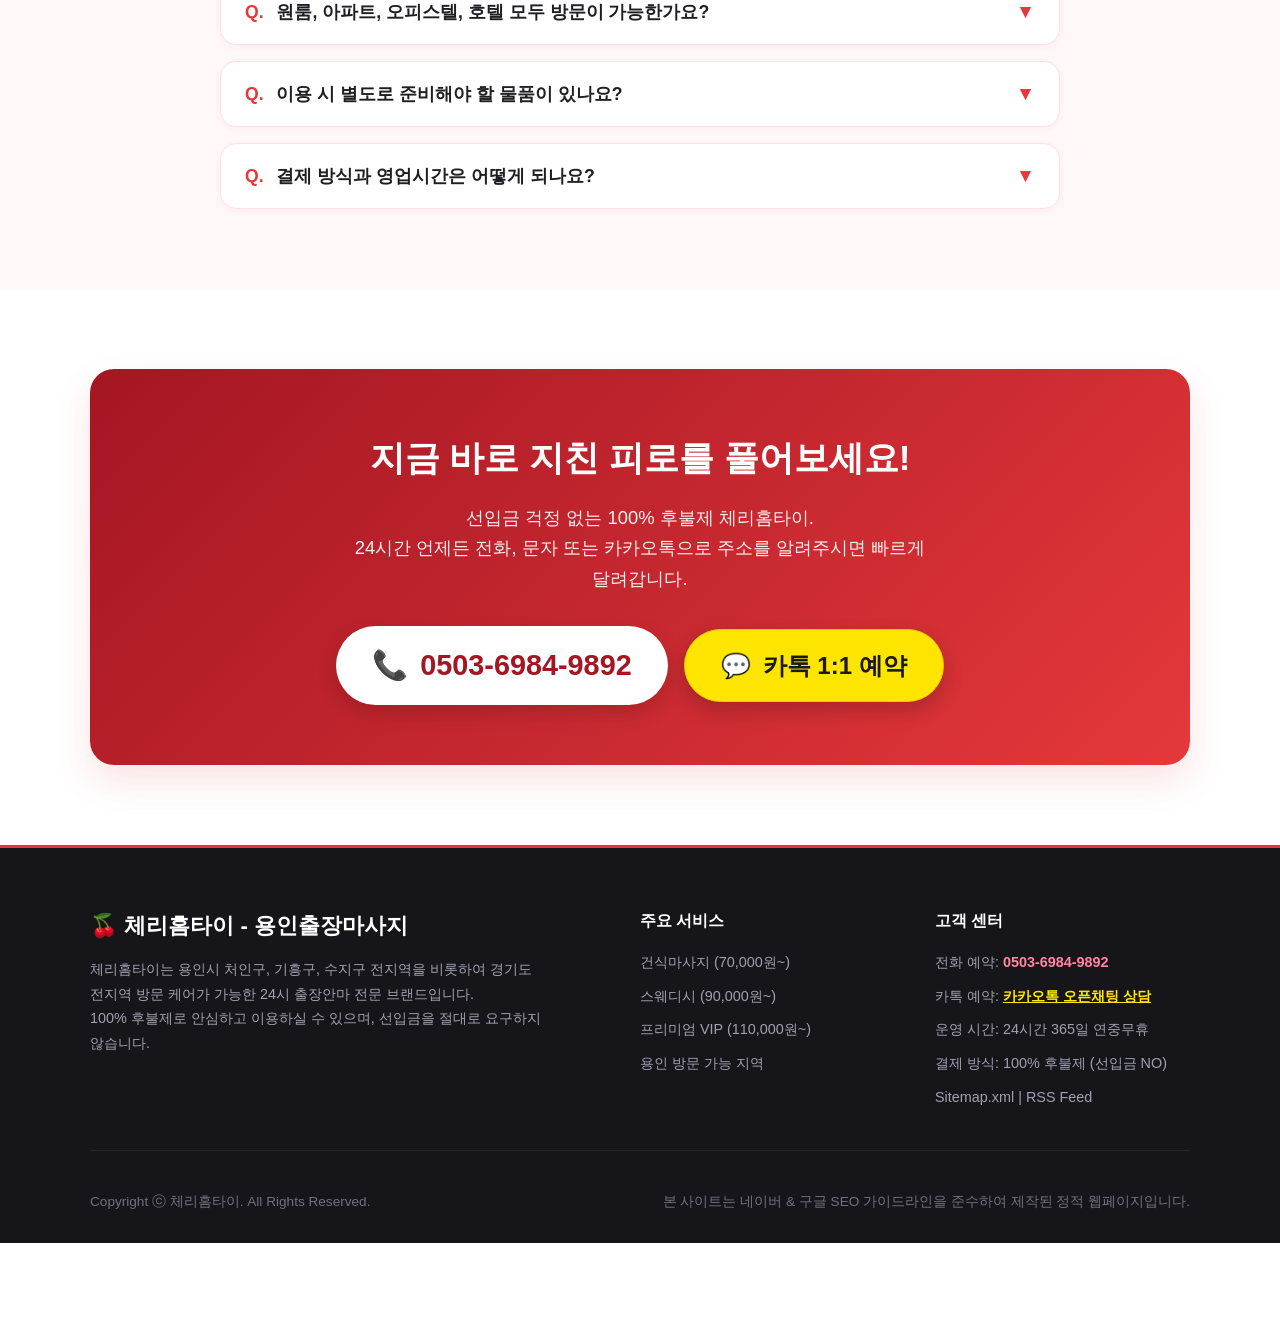
==== commit e1825f01: "34ㅊ" ====
--- a/index.html
+++ b/index.html
@@ -4,6 +4,9 @@
   <meta charset="UTF-8">
   <meta name="viewport" content="width=device-width, initial-scale=1.0, maximum-scale=5.0">
   <meta http-equiv="X-UA-Compatible" content="IE=edge">
+  
+  <!-- Naver & Search Engine Verification -->
+  <meta name="naver-site-verification" content="7aa9ab7d4a8866bc0a4c1fb76f53d74b">
   
   <!-- SEO Essential Title & Description -->
   <title>용인출장마사지 100%후불제 24시 체리홈타이 | 용인출장안마 전문</title>
@@ -27,7 +30,7 @@
   <meta property="og:title" content="용인출장마사지 100%후불제 24시 체리홈타이">
   <meta property="og:description" content="선입금 없는 100% 후불제 용인출장마사지! 24시간 365일 연중무휴, 평균 30분 내외 신속 방문. 타이, 스웨디시, VIP 케어 전문.">
   <meta property="og:url" content="https://massage-platform.yongincherry.workers.dev/">
-  <meta property="og:image" content="https://massage-platform.yongincherry.workers.dev/cherryhomethai.png">
+  <meta property="og:image" content="https://massage-platform.yongincherry.workers.dev/og-image.png">
   <meta property="og:image:width" content="1200">
   <meta property="og:image:height" content="630">
   <meta property="og:locale" content="ko_KR">
@@ -36,7 +39,7 @@
   <meta name="twitter:card" content="summary_large_image">
   <meta name="twitter:title" content="용인출장마사지 100%후불제 24시 체리홈타이">
   <meta name="twitter:description" content="선입금 사기 걱정 없는 100% 후불제 용인출장안마 전문 체리홈타이. 24시간 언제든 신속 방문.">
-  <meta name="twitter:image" content="https://massage-platform.yongincherry.workers.dev/cherryhomethai.png">
+  <meta name="twitter:image" content="https://massage-platform.yongincherry.workers.dev/og-image.png">
   
   <!-- Pure External CSS -->
   <link rel="stylesheet" href="style.css">
@@ -217,7 +220,16 @@
   <main id="main-content">
     <!-- Hero Section -->
     <section class="hero-section" id="hero">
-      <div class="container hero-grid">
+      <img
+        id="heroBackgroundImage"
+        class="hero-background-image"
+        alt=""
+        aria-hidden="true"
+      >
+
+      <div class="hero-background-overlay" aria-hidden="true"></div>
+
+      <div class="hero-inner container hero-grid">
         <div class="hero-content">
           <div class="hero-tag">
             <span>🍒 100% 후불제 프리미엄 출장 케어</span>
@@ -261,10 +273,6 @@
         </div>
 
         <div class="hero-card">
-          <!-- Mobile Only Image Above 체리홈타이 안심 약속 -->
-          <div class="mobile-hero-img-box">
-            <img src="cherryhomethai.png" alt="체리홈타이 용인출장마사지 전문 관리사가 방문 마사지 서비스를 제공하는 모습" width="1200" height="630" loading="eager" decoding="async">
-          </div>
           <div class="hero-card-header">
             <h3>🍒 체리홈타이 안심 약속</h3>
           </div>
@@ -974,6 +982,6 @@
   <div id="toastNotice" class="toast-notice" role="alert" aria-live="polite"></div>
 
   <!-- Pure External JavaScript -->
-  <script src="script.js" defer></script>
+  <script type="module" src="script.js"></script>
 </body>
 </html>
--- a/style.css
+++ b/style.css
@@ -226,13 +226,47 @@
 /* Hero Section */
 .hero-section {
   position: relative;
-  background-image: linear-gradient(135deg, rgba(255, 255, 255, 0.75) 0%, rgba(255, 245, 247, 0.82) 100%), url('/cherryhomethai.png');
-  background-size: cover;
-  background-position: center;
-  background-repeat: no-repeat;
+  isolation: isolate;
+  overflow: hidden;
+  min-height: 620px;
+  background: #ffffff;
+
   padding: 80px 0 60px;
-  overflow: hidden;
   border-bottom: 1px solid var(--border-light);
+}
+
+.hero-background-image {
+  position: absolute;
+  inset: 0;
+  z-index: 0;
+  display: block;
+  width: 100%;
+  height: 100%;
+  max-width: none;
+  object-fit: cover;
+  object-position: center center;
+  opacity: 1;
+  visibility: visible;
+  pointer-events: none;
+}
+
+.hero-background-overlay {
+  position: absolute;
+  inset: 0;
+  z-index: 1;
+  pointer-events: none;
+  background: rgba(255, 255, 255, 0.35);
+}
+
+.hero-inner {
+  position: relative;
+  z-index: 2;
+  min-height: 620px;
+}
+
+.hero-content {
+  position: relative;
+  z-index: 1;
 }
 
 .hero-grid {
@@ -657,10 +691,6 @@
 }
 
 /* Mobile-only elements (Hidden on Desktop) */
-.mobile-hero-img-box {
-  display: none;
-}
-
 .mobile-course-list {
   display: none;
 }
@@ -1089,10 +1119,45 @@
 }
 
 /* Responsive Breakpoints */
+@media (min-width: 993px) {
+  .hero-section {
+    min-height: 620px;
+  }
+}
+
 @media (max-width: 992px) {
+  .hero-section {
+    min-height: 760px;
+    padding-top: 60px;
+    padding-bottom: 60px;
+  }
+
+  .hero-background-image {
+    display: block;
+    width: 100%;
+    height: 100%;
+    object-fit: cover;
+    object-position: 72% center;
+    opacity: 1;
+    visibility: visible;
+  }
+
+  .hero-background-overlay {
+    background: rgba(255, 255, 255, 0.45);
+  }
+
+  .hero-inner {
+    min-height: 760px;
+  }
+
   .hero-grid {
     grid-template-columns: 1fr;
   }
+  .hero-card {
+    padding: 20px;
+    background: rgba(255, 255, 255, 0.95);
+    backdrop-filter: blur(4px);
+  }
   .about-grid {
     grid-template-columns: 1fr;
   }
@@ -1114,29 +1179,6 @@
 }
 
 @media (max-width: 768px) {
-  /* 1. Mobile Hero modifications (PC remains untouched!) */
-  .hero-section {
-    background-image: none !important;
-    background-color: #FFF0F3 !important;
-  }
-
-  .mobile-hero-img-box {
-    display: block;
-    width: 100%;
-    margin-bottom: 16px;
-    border-radius: var(--radius-md);
-    overflow: hidden;
-    border: 1px solid var(--border-light);
-    box-shadow: var(--shadow-sm);
-  }
-
-  .mobile-hero-img-box img {
-    width: 100%;
-    height: auto;
-    display: block;
-    object-fit: cover;
-  }
-
   .nav-menu {
     display: none; /* Collapsed on mobile, toggleable via JS */
     position: absolute;
